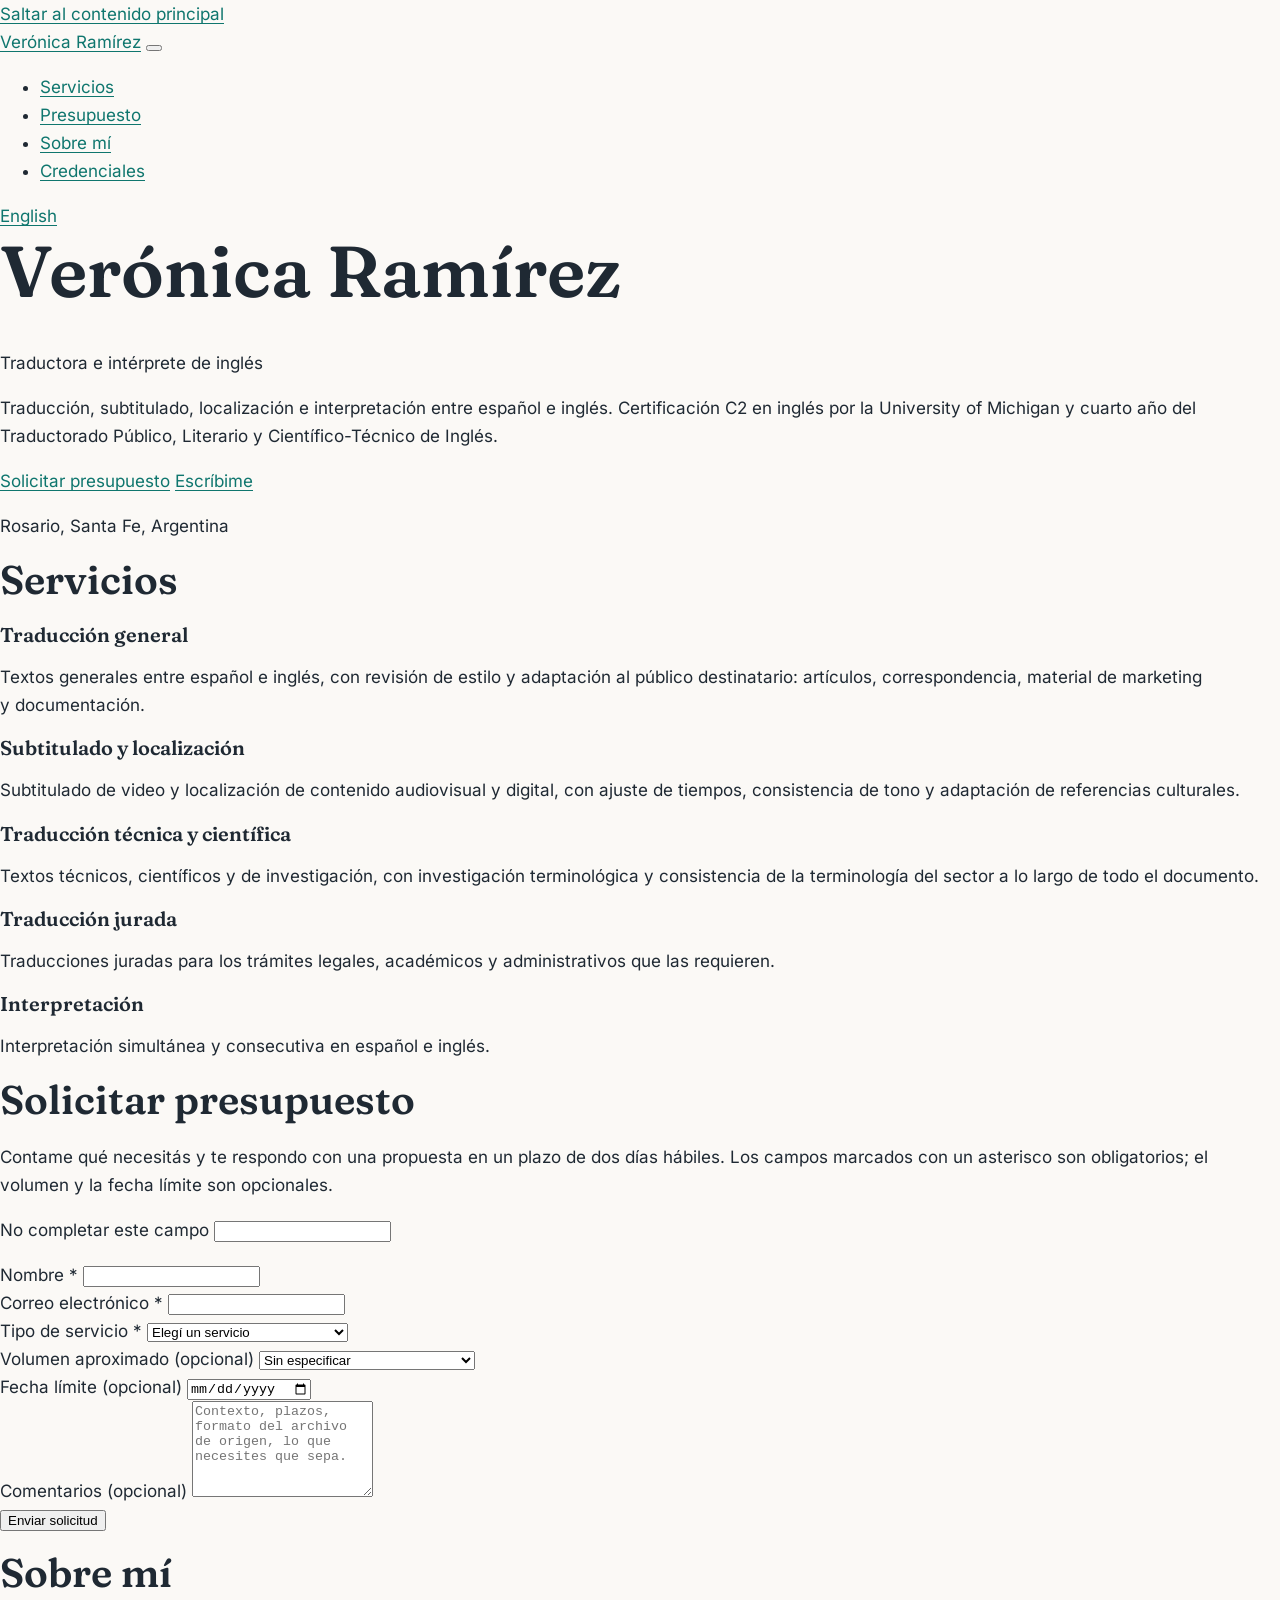
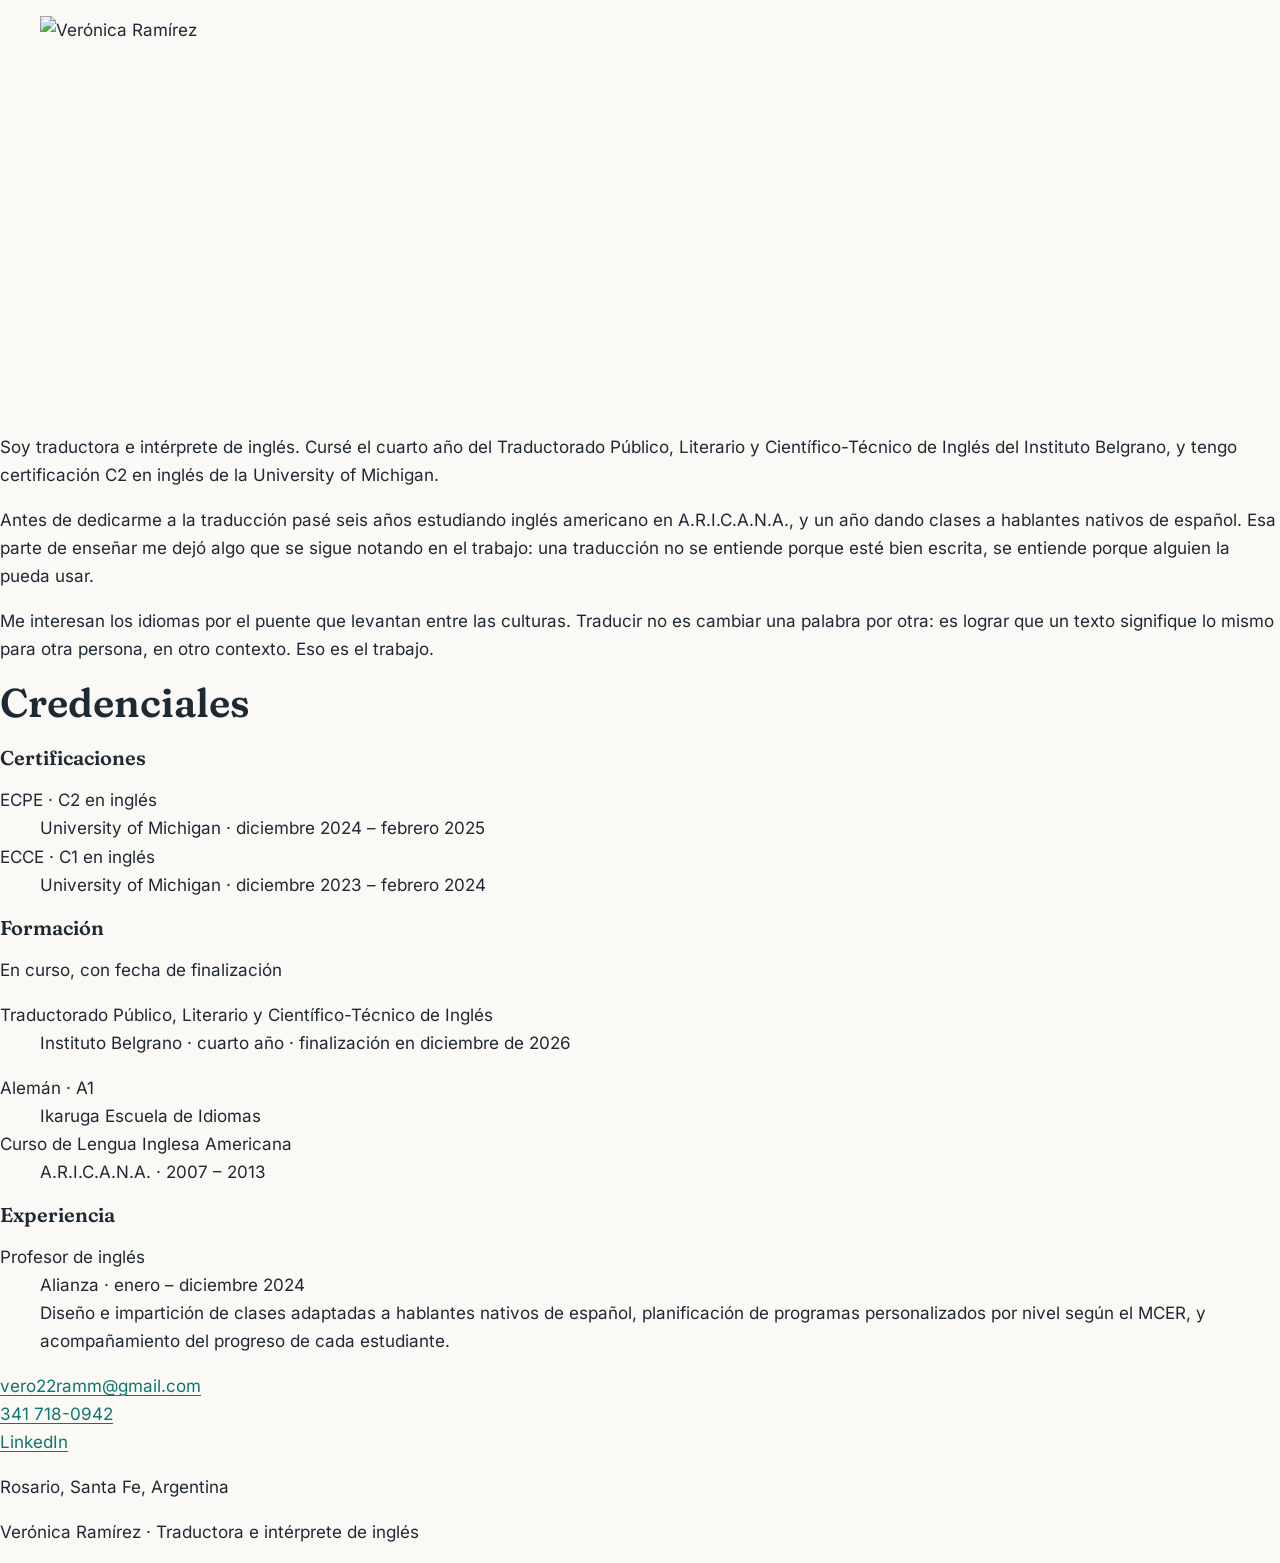
==== es/index.html @ 9066dc3f "feat: add the Spanish page with its quote-request form El campo trampa lleva cuatro protecciones a l" ====
<!DOCTYPE html>
<html lang="es">
<head>
<meta charset="utf-8">
<meta name="viewport" content="width=device-width, initial-scale=1">
<title>Verónica Ramírez · Traductora e intérprete de inglés</title>
<meta name="description" content="Traductora e intérprete de inglés, con certificación C2 de la University of Michigan. Traducción general, subtitulado, localización, textos técnicos y científicos, traducción jurada e interpretación entre español e inglés.">
<link rel="canonical" href="https://veronicaramirez.netlify.app/es/">
<link rel="alternate" hreflang="es" href="https://veronicaramirez.netlify.app/es/">
<link rel="alternate" hreflang="en" href="https://veronicaramirez.netlify.app/en/">
<link rel="alternate" hreflang="x-default" href="https://veronicaramirez.netlify.app/es/">

<meta property="og:type" content="website">
<meta property="og:locale" content="es_AR">
<meta property="og:locale:alternate" content="en_US">
<meta property="og:site_name" content="Verónica Ramírez">
<meta property="og:title" content="Verónica Ramírez · Traductora e intérprete de inglés">
<meta property="og:description" content="Traducción, subtitulado, localización e interpretación entre español e inglés. Certificación C2 en inglés por la University of Michigan.">
<meta property="og:url" content="https://veronicaramirez.netlify.app/es/">
<meta property="og:image" content="https://veronicaramirez.netlify.app/assets/img/social-es.png">
<meta name="twitter:card" content="summary_large_image">

<link rel="icon" href="/favicon.svg" type="image/svg+xml">
<link rel="stylesheet" href="/assets/tokens.css">
<link rel="stylesheet" href="/assets/layout.css">
</head>

<body>

<a class="salto" href="#inicio">Saltar al contenido principal</a>

<nav class="barra" aria-label="Principal">
  <div class="barra-interior">
    <a class="marca" href="#inicio">Verónica Ramírez</a>

    <button class="boton-menu" type="button" aria-expanded="false" aria-controls="menu">
      <span class="visualmente-oculto">Abrir el menú</span>
      <span class="boton-menu-lineas" aria-hidden="true"></span>
    </button>

    <div class="menu" id="menu">
      <ul class="menu-lista">
        <li><a href="#servicios">Servicios</a></li>
        <li><a href="#presupuesto">Presupuesto</a></li>
        <li><a href="#sobre-mi">Sobre mí</a></li>
        <li><a href="#credenciales">Credenciales</a></li>
      </ul>
      <a class="idioma" href="/en/" hreflang="en" lang="en">English</a>
    </div>
  </div>
</nav>

<main>

<section id="inicio" class="portada">
  <h1>Verónica Ramírez</h1>
  <p class="inicio-oficio">Traductora e intérprete de inglés</p>

  <p class="inicio-resumen">Traducción, subtitulado, localización e interpretación entre español e
  inglés. Certificación C2 en inglés por la University of Michigan y cuarto año del Traductorado
  Público, Literario y Científico-Técnico de Inglés.</p>

  <p class="inicio-acciones">
    <a class="boton" href="#presupuesto">Solicitar presupuesto</a>
    <a class="enlace-suave" href="mailto:vero22ramm@gmail.com">Escríbime</a>
  </p>

  <p class="inicio-lugar">Rosario, Santa Fe, Argentina</p>
</section>

<section id="servicios">
  <h2>Servicios</h2>

  <div class="servicios">
    <article class="servicio">
      <h3>Traducción general</h3>
      <p>Textos generales entre español e inglés, con revisión de estilo y adaptación al público
      destinatario: artículos, correspondencia, material de marketing y documentación.</p>
    </article>

    <article class="servicio">
      <h3>Subtitulado y localización</h3>
      <p>Subtitulado de video y localización de contenido audiovisual y digital, con ajuste de
      tiempos, consistencia de tono y adaptación de referencias culturales.</p>
    </article>

    <article class="servicio">
      <h3>Traducción técnica y científica</h3>
      <p>Textos técnicos, científicos y de investigación, con investigación terminológica y
      consistencia de la terminología del sector a lo largo de todo el documento.</p>
    </article>

    <article class="servicio">
      <h3>Traducción jurada</h3>
      <p>Traducciones juradas para los trámites legales, académicos y administrativos que las
      requieren.</p>
    </article>

    <article class="servicio">
      <h3>Interpretación</h3>
      <p>Interpretación simultánea y consecutiva en español e inglés.</p>
    </article>
  </div>
</section>

<section id="presupuesto">
  <h2>Solicitar presupuesto</h2>

  <p class="seccion-intro">Contame qué necesitás y te respondo con una propuesta en un plazo de dos
  días hábiles. Los campos marcados con un asterisco son obligatorios; el volumen y la fecha límite
  son opcionales.</p>

  <!-- El campo trampa va primero a propósito, pero con estas cuatro
       protecciones: sin autocomplete, fuera de la pestaña, oculto a la
       tecnología de asistencia y tamaño cero. Un autocompletador del navegador
       que rellene un campo trampa descarta la solicitud entera, y eso se
       lleva por delante a un cliente real, no a un robot. -->
  <p class="trampa" aria-hidden="true">
    <label for="sitio-web">No completar este campo</label>
    <input type="text" id="sitio-web" name="sitio-web" tabindex="-1" autocomplete="off">
  </p>

  <form name="presupuesto"
        method="POST"
        action="/es/confirmacion.html"
        data-netlify="true"
        netlify-honeypot="sitio-web"
        id="formulario">

    <input type="hidden" name="form-name" value="presupuesto">
    <input type="hidden" name="idioma" value="es">

    <div class="campo">
      <label for="nombre">Nombre <span class="obligatorio" aria-hidden="true">*</span></label>
      <input type="text" id="nombre" name="nombre" autocomplete="name" required>
    </div>

    <div class="campo">
      <label for="email">Correo electrónico <span class="obligatorio" aria-hidden="true">*</span></label>
      <input type="email" id="email" name="email" autocomplete="email" required>
    </div>

    <div class="campo">
      <label for="servicio">Tipo de servicio <span class="obligatorio" aria-hidden="true">*</span></label>
      <select id="servicio" name="servicio" required>
        <option value="" disabled selected>Elegí un servicio</option>
        <option value="general">Traducción general</option>
        <option value="subtitulado">Subtitulado y localización</option>
        <option value="tecnica">Traducción técnica y científica</option>
        <option value="jurada">Traducción jurada</option>
        <option value="interpretacion">Interpretación</option>
      </select>
    </div>

    <div class="campo">
      <label for="volumen">Volumen aproximado <span class="opcional">(opcional)</span></label>
      <select id="volumen" name="volumen">
        <option value="" selected>Sin especificar</option>
        <option value="hasta-1000">Hasta 1.000 palabras</option>
        <option value="1000-5000">Entre 1.000 y 5.000 palabras</option>
        <option value="5000-20000">Entre 5.000 y 20.000 palabras</option>
        <option value="20000-100000">Entre 20.000 y 100.000 palabras</option>
        <option value="mas-100000">Más de 100.000 palabras</option>
        <option value="no-se">No lo sé todavía</option>
      </select>
    </div>

    <div class="campo">
      <label for="fecha">Fecha límite <span class="opcional">(opcional)</span></label>
      <input type="date" id="fecha" name="fecha">
    </div>

    <div class="campo campo-ancho">
      <label for="comentarios">Comentarios <span class="opcional">(opcional)</span></label>
      <textarea id="comentarios" name="comentarios" rows="6"
                placeholder="Contexto, plazos, formato del archivo de origen, lo que necesites que sepa."></textarea>
    </div>

    <div class="envio">
      <button type="submit" class="boton">Enviar solicitud</button>
      <p class="form-estado" role="status" aria-live="polite"></p>
    </div>
  </form>
</section>

<section id="sobre-mi">
  <h2>Sobre mí</h2>

  <figure class="retrato">
    <img src="/assets/img/veronica-400.jpg"
         alt="Verónica Ramírez"
         width="400" height="400"
         loading="lazy" decoding="async">
  </figure>

  <div class="sobre-mi-texto">
    <p>Soy traductora e intérprete de inglés. Cursé el cuarto año del Traductorado Público,
    Literario y Científico-Técnico de Inglés del Instituto Belgrano, y tengo certificación C2 en
    inglés de la University of Michigan.</p>

    <p>Antes de dedicarme a la traducción pasé seis años estudiando inglés americano en
    A.R.I.C.A.N.A., y un año dando clases a hablantes nativos de español. Esa parte de enseñar me
    dejó algo que se sigue notando en el trabajo: una traducción no se entiende porque esté bien
    escrita, se entiende porque alguien la pueda usar.</p>

    <p>Me interesan los idiomas por el puente que levantan entre las culturas. Traducir no es
    cambiar una palabra por otra: es lograr que un texto signifique lo mismo para otra persona, en
    otro contexto. Eso es el trabajo.</p>
  </div>
</section>

<section id="credenciales">
  <h2>Credenciales</h2>

  <div class="credenciales">

    <div class="credencial">
      <h3>Certificaciones</h3>
      <dl>
        <dt>ECPE · C2 en inglés</dt>
        <dd>University of Michigan · diciembre 2024 – febrero 2025</dd>

        <dt>ECCE · C1 en inglés</dt>
        <dd>University of Michigan · diciembre 2023 – febrero 2024</dd>
      </dl>
    </div>

    <div class="credencial credencial-en-curso">
      <h3>Formación</h3>
      <p class="en-curso">En curso, con fecha de finalización</p>
      <dl>
        <dt>Traductorado Público, Literario y Científico-Técnico de Inglés</dt>
        <dd>Instituto Belgrano · cuarto año · finalización en diciembre de 2026</dd>
      </dl>

      <dl>
        <dt>Alemán · A1</dt>
        <dd>Ikaruga Escuela de Idiomas</dd>

        <dt>Curso de Lengua Inglesa Americana</dt>
        <dd>A.R.I.C.A.N.A. · 2007 – 2013</dd>
      </dl>
    </div>

    <div class="credencial">
      <h3>Experiencia</h3>
      <dl>
        <dt>Profesor de inglés</dt>
        <dd>Alianza · enero – diciembre 2024</dd>
        <dd class="detalle">Diseño e impartición de clases adaptadas a hablantes nativos
        de español, planificación de programas personalizados por nivel según el MCER, y
        acompañamiento del progreso de cada estudiante.</dd>
      </dl>
    </div>

  </div>
</section>

</main>

<footer id="contacto">
  <div class="pie-interior">
    <p class="pie-contacto">
      <a href="mailto:vero22ramm@gmail.com">vero22ramm@gmail.com</a><br>
      <a href="tel:+543417180942">341 718-0942</a><br>
      <a href="https://www.linkedin.com/in/veronica-p-ramirez" rel="noopener" target="_blank">LinkedIn</a>
    </p>
    <p class="pie-lugar">Rosario, Santa Fe, Argentina</p>
    <p class="pie-legal">Verónica Ramírez · Traductora e intérprete de inglés</p>
  </div>
</footer>

<script src="/assets/main.js" defer></script>
</body>
</html>
---- assets/tokens.css ----
/* ==========================================================================
   Portfolio de Verónica Ramírez — tokens
   Variables, tipografía alojada y reinicio. Este archivo no dibuja nada:
   solo declara con qué se dibuja. Las reglas de composición viven en
   assets/layout.css y no escriben un solo color ni un solo tamaño de fuente
   literal.
   ========================================================================== */

/* --------------------------------------------------------------------------
   Tipografía

   Las fuentes están alojadas en el propio sitio. Un sitio de una traductora
   que trabaja para clientes europeos no debería hacer peticiones a un tercero
   solo para mostrar su nombre: hay resoluciones judiciales europeas sobre
   exactamente eso, y el dato de que alguien visita la página no es de la
   traductora para compartirlo con un tercero.

   Los subconjuntos se separan con unicode-range, y eso hace que el navegador
   descargue solo el latin y el latin-ext cuando la página realmente tiene
   algún carácter de ese rango. En la práctica, español e inglés no usan nada
   de latin-ext, así que esos dos archivos quedan en el disco y no se pagan en
   la primera visita: 108 KB en total, no 360 KB.

   El subconjunto latin sí incluye tildes, ñ, ¿, ¡ y todos los diacríticos de
   Europa occidental, porque están en U+0000-00FF. Por eso el sitio se ve bien
   con un archivo latin solo.
   -------------------------------------------------------------------------- */

@font-face {
  font-family: "Inter";
  font-style: normal;
  font-weight: 400 700;
  font-display: swap;
  src: url("fonts/inter-latin-ext.woff2") format("woff2");
  unicode-range: U+0100-02BA, U+02BD-02C5, U+02C7-02CC, U+02CE-02D7, U+02DD-02FF, U+0304, U+0308, U+0329, U+1D00-1DBF, U+1E00-1E9F, U+1EF2-1EFF, U+2020, U+20A0-20AB, U+20AD-20C0, U+2113, U+2C60-2C7F, U+A720-A7FF;
}

@font-face {
  font-family: "Inter";
  font-style: normal;
  font-weight: 400 700;
  font-display: swap;
  src: url("fonts/inter-latin.woff2") format("woff2");
  unicode-range: U+0000-00FF, U+0131, U+0152-0153, U+02BB-02BC, U+02C6, U+02DA, U+02DC, U+0304, U+0308, U+0329, U+2000-206F, U+20AC, U+2122, U+2191, U+2193, U+2212, U+2215, U+FEFF, U+FFFD;
}

/* Fraunces con los ejes SOFT y WONK, que son los que le dan los terminales
   suaves y un punto de rareza, que es el carácter que busca la dirección
   visual cálida. SOFT cuesta 26 KB y se conserva; WONK no cuesta nada. Se
   descartó el eje opsz, que son 85 KB y solo sirve para afinar el tamaño
   óptico de textos muy grandes. */
@font-face {
  font-family: "Fraunces";
  font-style: normal;
  font-weight: 400 700;
  font-display: swap;
  src: url("fonts/fraunces-latin-ext.woff2") format("woff2");
  unicode-range: U+0100-02BA, U+02BD-02C5, U+02C7-02CC, U+02CE-02D7, U+02DD-02FF, U+0304, U+0308, U+0329, U+1D00-1DBF, U+1E00-1E9F, U+1EF2-1EFF, U+2020, U+20A0-20AB, U+20AD-20C0, U+2113, U+2C60-2C7F, U+A720-A7FF;
}

@font-face {
  font-family: "Fraunces";
  font-style: normal;
  font-weight: 400 700;
  font-display: swap;
  src: url("fonts/fraunces-latin.woff2") format("woff2");
  unicode-range: U+0000-00FF, U+0131, U+0152-0153, U+02BB-02BC, U+02C6, U+02DA, U+02DC, U+0304, U+0308, U+0329, U+2000-206F, U+20AC, U+2122, U+2191, U+2193, U+2212, U+2215, U+FEFF, U+FFFD;
}

/* Los valores por defecto de los dos ejes, declarados una sola vez. SOFT en 50
   y WONK en 1 es un cuerpo ligeramente redondeado y con un punto de rareza,
   que es lo que distingue esta tipografía de un serif genérico. */
:root {
  --fraunces-axes: "SOFT" 50, "WONK" 1;
}

/* --------------------------------------------------------------------------
   Variables
   -------------------------------------------------------------------------- */

:root {
  /* Colores verificados por tools/contrast.test.mjs. Si se cambia alguno, esa
     suite falla y dice cuánto se movió la razón de contraste. */
  --fondo: #FBF9F6;
  --fondo-campo: #FFFFFF;
  --texto: #1F2933;
  --texto-suave: #52606D;
  --acento: #0F766E;
  --error: #B3261E;
  --borde: #E4E0DA;
  --borde-campo: #8A8172;

  --ancho-maximo: 68rem;
  --ancho-texto: 38rem;

  --serif: "Fraunces", Georgia, "Times New Roman", serif;
  --sans: "Inter", system-ui, -apple-system, "Segoe UI", Roboto, sans-serif;
}

/* --------------------------------------------------------------------------
   Reinicio
   -------------------------------------------------------------------------- */

*,
*::before,
*::after {
  box-sizing: border-box;
}

html {
  -webkit-text-size-adjust: 100%;
  scroll-behavior: smooth;
}

body {
  margin: 0;
  font-family: var(--sans);
  font-size: 1.0625rem;
  line-height: 1.65;
  color: var(--texto);
  background: var(--fondo);
  /* Evita que una palabra larga o una URL sin espacios rompa la maqueta en
     una pantalla angosta. */
  overflow-wrap: break-word;
}

img {
  max-width: 100%;
  height: auto;
  display: block;
}

/* El anillo de foco se ve siempre que el elemento recibe foco por teclado. Se
   usa :focus-visible y no :focus para no dibujar un contorno en cada clic de
   ratón, que es ruido y no información. */
:focus-visible {
  outline: 2px solid var(--acento);
  outline-offset: 3px;
}

/* --------------------------------------------------------------------------
   Tipografía base
   -------------------------------------------------------------------------- */

h1, h2, h3, h4 {
  font-family: var(--serif);
  font-variation-settings: var(--fraunces-axes);
  font-weight: 600;
  line-height: 1.15;
  /* El serif tiene ascendentes y descendentes altos: sin este margen la
    línea se ve pegada a la anterior. */
  margin-block: 0 0.5em;
  text-wrap: balance;
}

h1 { font-size: clamp(2.5rem, 7vw, 4.5rem); }
h2 { font-size: clamp(1.75rem, 4vw, 2.5rem); }
h3 { font-size: 1.25rem; }

p, li {
  text-wrap: pretty;
}

/* Un enlace de dentro del texto se distingue por más que el color: el subrayado
   no se quita nunca, y se refuerza al pasar el puntero. Un sitio sobre
   traducción tiene que ser legible por alguien que no distinga bien el verde
   del crema. */
a {
  color: var(--acento);
  text-decoration: underline;
  text-underline-offset: 0.2em;
  text-decoration-thickness: 1px;
}

a:hover,
a:focus-visible {
  text-decoration-thickness: 2px;
}

/* --------------------------------------------------------------------------
   Utilidades
   -------------------------------------------------------------------------- */

/* Texto que solo existe para lectores de pantalla. La técnica es recorte, no
   display: none ni visibility: hidden, porque display: none saca el elemento
   display: none saca el elemento del árbol de accesibilidad y el texto deja de leerse. */
.visualmente-oculto {
  position: absolute;
  width: 1px;
  height: 1px;
  margin: -1px;
  padding: 0;
  overflow: hidden;
  clip-path: inset(50%);
  white-space: nowrap;
  border: 0;
}
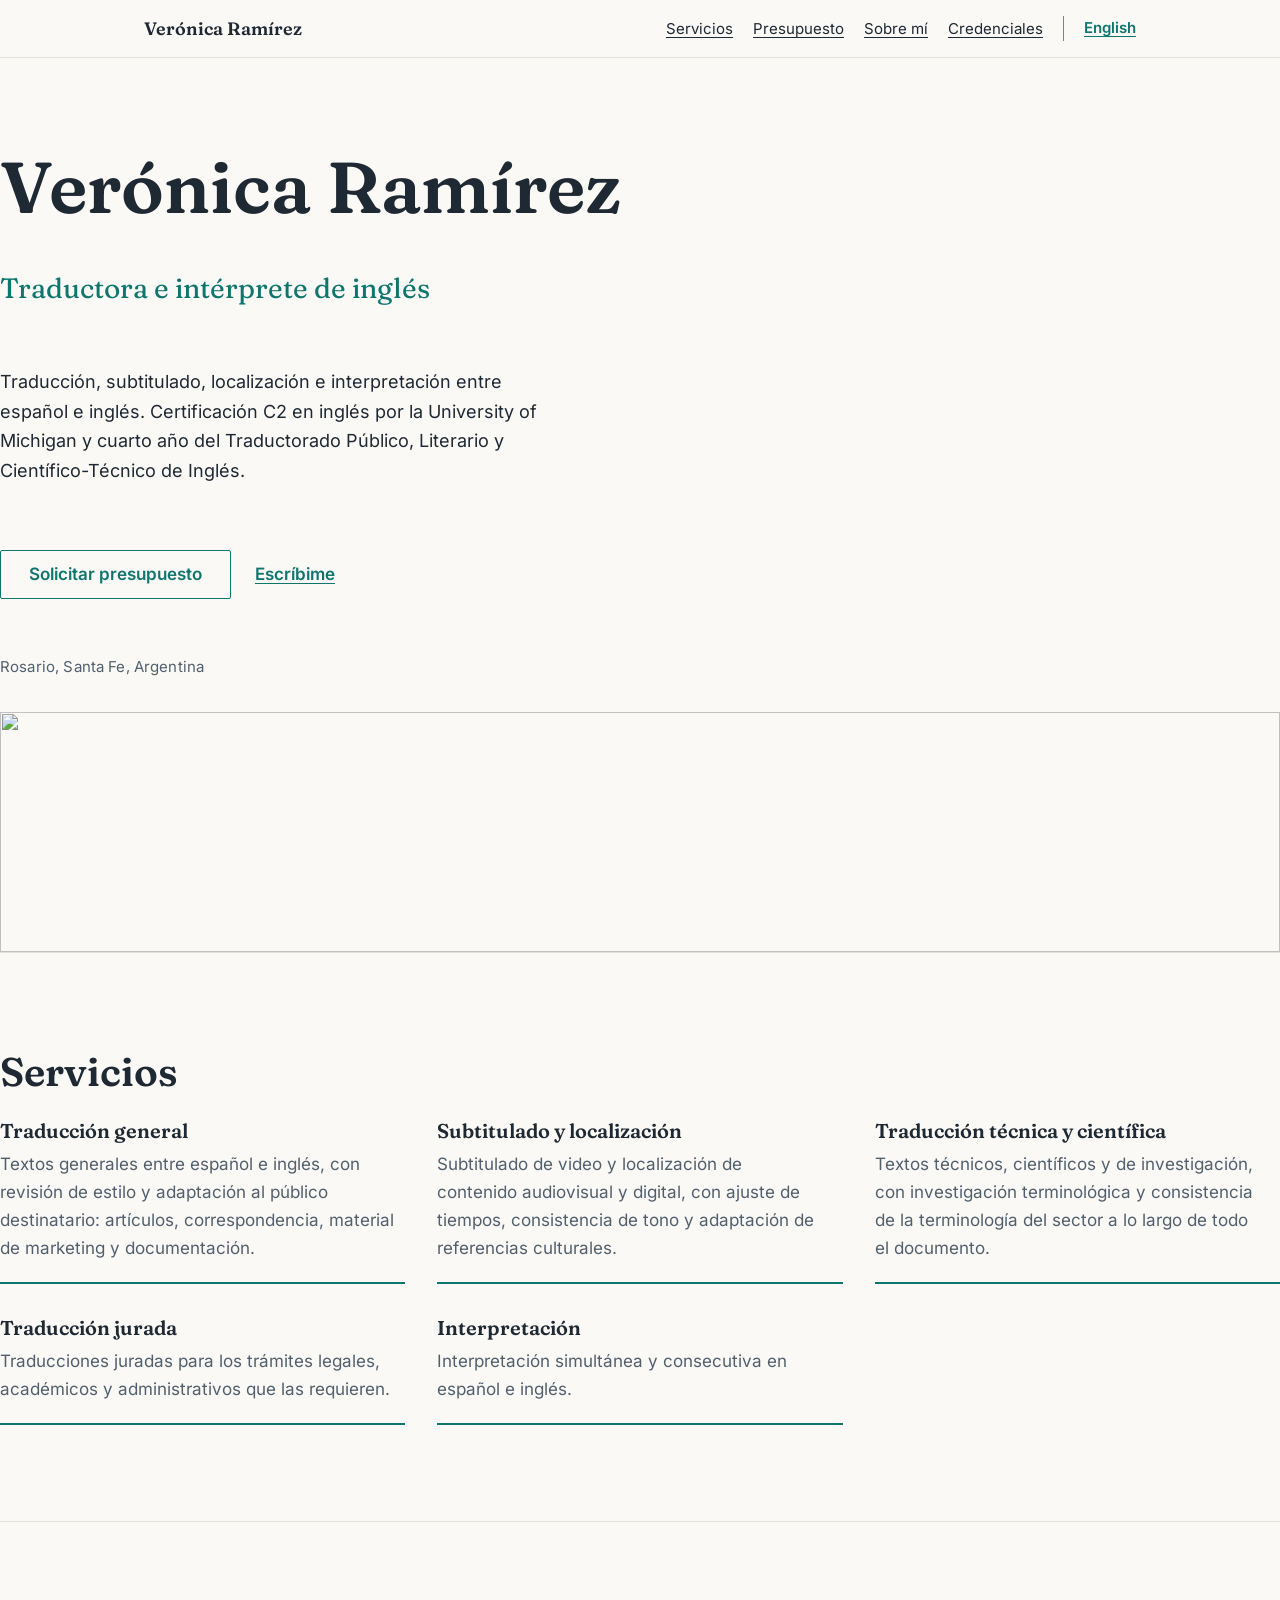
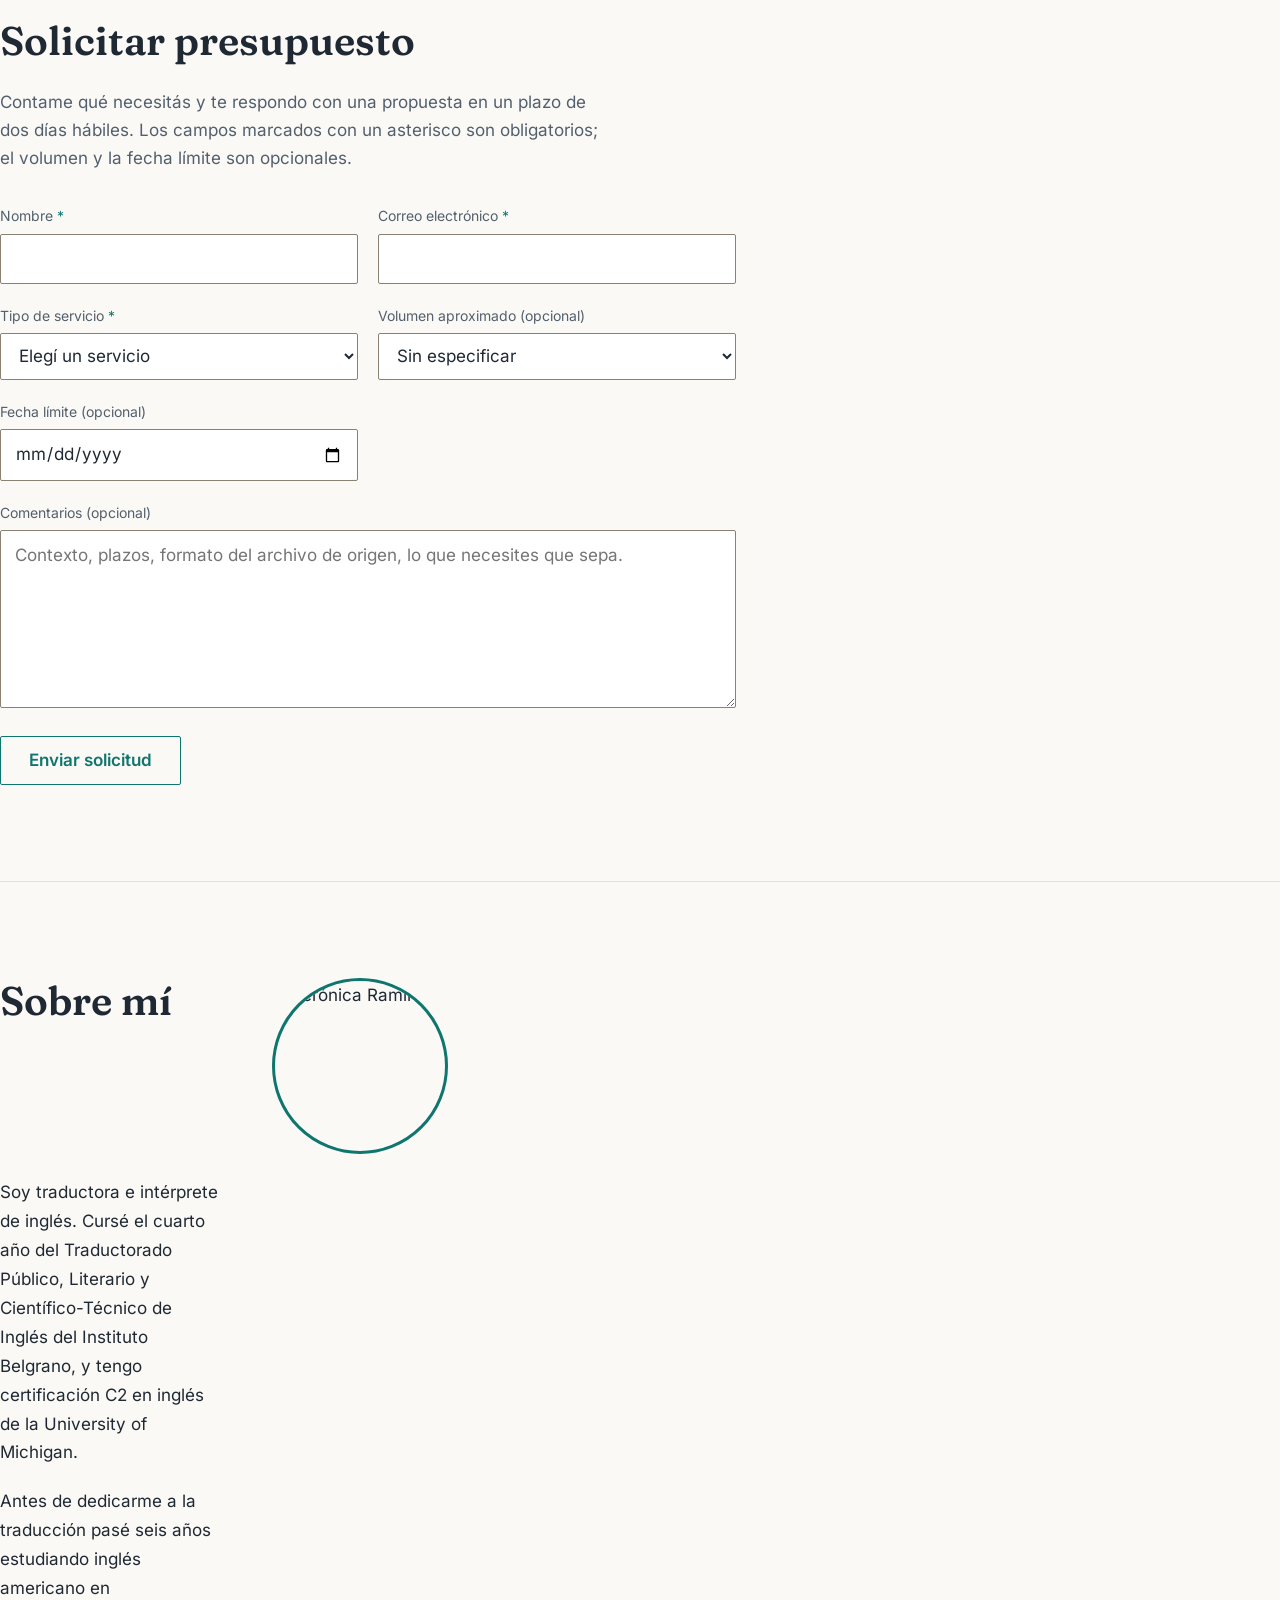
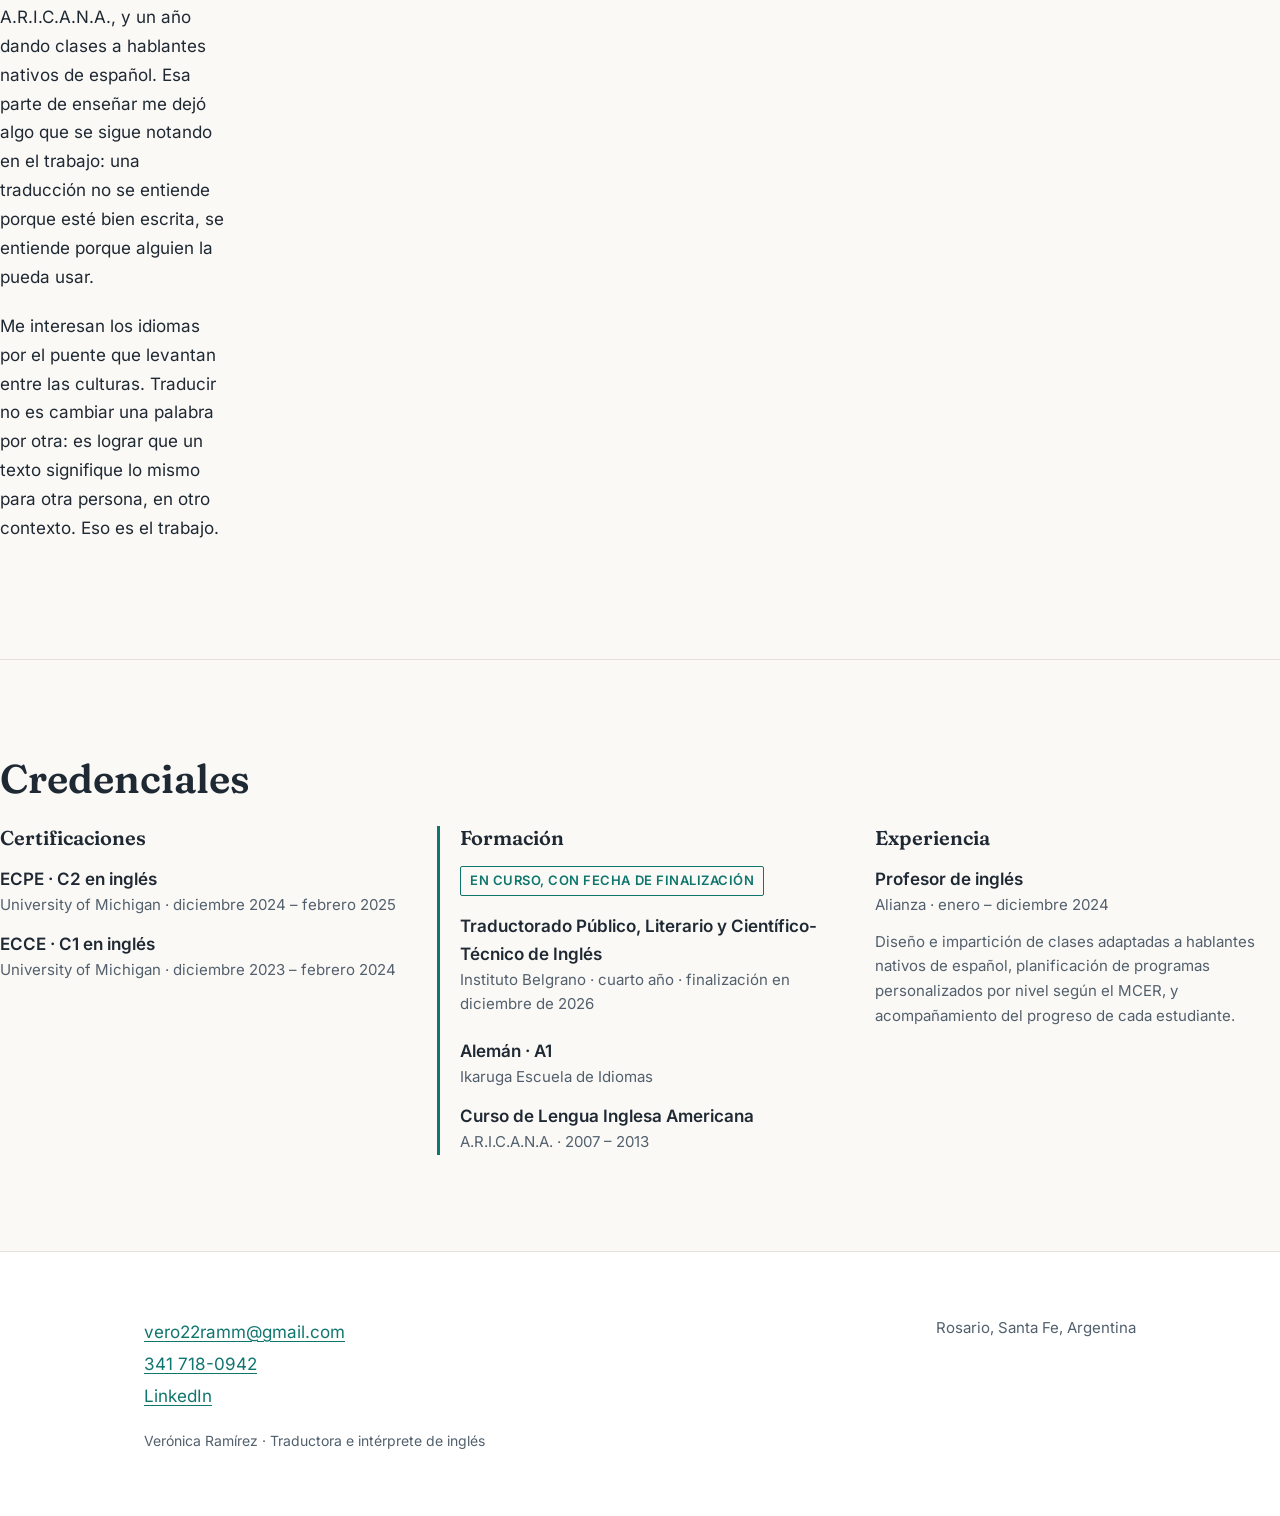
==== commit d0d86b2b: "feat: add the layout stylesheet Todas las pistas de rejilla usan minmax(0, 1fr) y no 1fr. La diferen" ====
--- a/es/index.html
+++ b/es/index.html
@@ -66,6 +66,13 @@
   </p>
 
   <p class="inicio-lugar">Rosario, Santa Fe, Argentina</p>
+
+  <figure class="portada-franja">
+    <img src="/assets/img/portada-1400.jpg"
+         alt=""
+         width="1400" height="349"
+         decoding="async">
+  </figure>
 </section>
 
 <section id="servicios">
--- a/assets/layout.css
+++ b/assets/layout.css
@@ -0,0 +1,693 @@
+/* ==========================================================================
+   Portfolio de Verónica Ramírez — maquetación
+   Composición y componentes. Este archivo no declara ninguna variable ni
+   ningún color literal: los toma de tokens.css. La única excepción son las
+   medidas, que son propias de cada elemento.
+
+   La dirección es móvil primero. Las reglas base están escritas para la
+   pantalla más angosta que todavía se usa, y cada ajuste vive dentro de un
+   min-width. Así un bloque sin ajuste ya funciona en el móvil sin que nadie
+   tenga que acordarse de adaptarlo después.
+
+   La única excepción a esa regla es el botón de menú, y está invertida a
+   propósito: los enlaces de sección se ven siempre por omisión y el botón
+   solo aparece por debajo de 48rem. Si el CSS no llegara a cargarse, la
+   lista de enlaces se ve igual y el sitio sigue siendo navegable, que es al
+   revés de lo que hace un max-width.
+   ========================================================================== */
+
+/* --------------------------------------------------------------------------
+   Contenedor y secciones
+   -------------------------------------------------------------------------- */
+
+.contenedor {
+  width: 100%;
+  max-width: var(--ancho-maximo);
+  margin-inline: auto;
+  padding-inline: clamp(1.25rem, 5vw, 3rem);
+}
+
+main > section {
+  padding-block: clamp(3rem, 8vw, 6rem);
+}
+
+main > section + section {
+  border-top: 1px solid var(--borde);
+}
+
+main > section h2 {
+  margin-bottom: 1.5rem;
+}
+
+.seccion-intro {
+  max-width: var(--ancho-texto);
+  color: var(--texto-suave);
+  margin-bottom: 2rem;
+}
+
+/* --------------------------------------------------------------------------
+   Enlace de salto
+
+   Sin CSS es un enlace visible al principio de la página, que es feo pero
+   utilizable. Con CSS se saca de la vista hasta que recibe el foco, que es
+   exactamente cuando lo necesita la persona que lo está buscando.
+   -------------------------------------------------------------------------- */
+
+.salto {
+  position: absolute;
+  left: -9999px;
+  top: 0;
+  padding: 0.75rem 1.25rem;
+  background: var(--fondo-campo);
+  color: var(--acento);
+  z-index: 100;
+  text-decoration: underline;
+}
+
+.salto:focus {
+  left: 0;
+}
+
+/* --------------------------------------------------------------------------
+   Navegación
+   -------------------------------------------------------------------------- */
+
+.barra {
+  position: sticky;
+  top: 0;
+  z-index: 50;
+  background: var(--fondo);
+  border-bottom: 1px solid var(--borde);
+}
+
+/* El desenfoque va con un fondo translúcido: sin él, el desenfoque no tiene
+   nada que ocultar y las líneas de texto se ven a través de la barra. */
+@supports (backdrop-filter: blur(8px)) {
+  .barra {
+    background: color-mix(in srgb, var(--fondo) 88%, transparent);
+    backdrop-filter: blur(8px);
+  }
+}
+
+.barra-interior {
+  width: 100%;
+  max-width: var(--ancho-maximo);
+  margin-inline: auto;
+  padding: 0.85rem clamp(1.25rem, 5vw, 3rem);
+  display: flex;
+  align-items: center;
+  justify-content: space-between;
+  gap: 1rem;
+  flex-wrap: wrap;
+}
+
+.marca {
+  font-family: var(--serif);
+  font-variation-settings: var(--fraunces-axes);
+  font-weight: 600;
+  font-size: 1.125rem;
+  color: var(--texto);
+  text-decoration: none;
+  margin-right: auto;
+}
+
+.menu {
+  display: flex;
+  align-items: center;
+  gap: 1.25rem;
+}
+
+.menu-lista {
+  display: flex;
+  gap: 1.25rem;
+  list-style: none;
+  margin: 0;
+  padding: 0;
+}
+
+.menu-lista a,
+.idioma {
+  color: var(--texto);
+  text-decoration: underline;
+  text-underline-offset: 0.2em;
+  font-size: 0.9375rem;
+}
+
+.idioma {
+  color: var(--acento);
+  font-weight: 600;
+  /* La frontera entre los dos idiomas es un detalle de un píxel, no un
+     elemento: separa el selector del resto de la lista sin competir con los
+     enlaces de sección. */
+  border-left: 1px solid var(--borde-campo);
+  padding-left: 1.25rem;
+}
+
+/* El botón de menú solo existe por debajo de 48rem. Arriba de ese ancho queda
+   en display: none por la regla base, que es lo que hace que el sitio sea
+   navegable sin CSS. */
+.boton-menu {
+  display: block;
+  width: 2.75rem;
+  height: 2.75rem;
+  padding: 0;
+  border: 1.5px solid var(--acento);
+  border-radius: 2px;
+  background: transparent;
+  cursor: pointer;
+}
+
+.boton-menu-lineas,
+.boton-menu-lineas::before,
+.boton-menu-lineas::after {
+  display: block;
+  width: 1.25rem;
+  height: 1.5px;
+  background: var(--acento);
+  margin-inline: auto;
+  content: "";
+}
+
+.boton-menu-lineas {
+  position: relative;
+}
+
+.boton-menu-lineas::before {
+  position: absolute;
+  top: -0.4rem;
+  left: 0;
+}
+
+.boton-menu-lineas::after {
+  position: absolute;
+  top: 0.4rem;
+  left: 0;
+}
+
+/* El menú desplegado es una lista apilada a pantalla completa en la barra.
+   Sin JavaScript el botón no hace nada, y en ese caso la lista sigue
+   visible: el CSS de la barra móvil esconde los enlaces, pero el atributo
+   hidden que aplica el script es lo único que los saca. */
+.menu {
+  display: none;
+  flex-basis: 100%;
+  flex-direction: column;
+  align-items: flex-start;
+  gap: 0.75rem;
+  padding-block: 0.75rem;
+}
+
+.menu.abierto {
+  display: flex;
+}
+
+.menu-lista {
+  flex-direction: column;
+  gap: 0.75rem;
+}
+
+.idioma {
+  border-left: 0;
+  padding-left: 0;
+}
+
+@media (min-width: 48rem) {
+  .boton-menu {
+    display: none;
+  }
+
+  .menu {
+    display: flex;
+    flex-basis: auto;
+    flex-direction: row;
+    align-items: center;
+    gap: 1.25rem;
+    padding-block: 0;
+  }
+
+  .menu-lista {
+    flex-direction: row;
+    gap: 1.25rem;
+  }
+
+  .idioma {
+    border-left: 1px solid var(--borde-campo);
+    padding-left: 1.25rem;
+  }
+}
+
+/* --------------------------------------------------------------------------
+   Botón
+
+   Es un subrayado con borde, no un relleno. La razón de que el estado de
+   reposo no lleve fondo es que un sitio de una profesional que quiere que la
+   lean clientes no debe gritar en la primera pantalla; el borde da la
+   presencia sin el ruido, y el relleno aparece al pasar por encima.
+   -------------------------------------------------------------------------- */
+
+.boton {
+  display: inline-block;
+  padding: 0.85rem 1.75rem;
+  border: 1.5px solid var(--acento);
+  border-radius: 2px;
+  color: var(--acento);
+  background: transparent;
+  font-family: var(--sans);
+  font-size: 1.0625rem;
+  font-weight: 600;
+  line-height: 1.2;
+  text-decoration: none;
+  cursor: pointer;
+}
+
+.boton:hover,
+.boton:focus-visible {
+  background: var(--acento);
+  color: var(--fondo);
+}
+
+.boton:disabled {
+  opacity: 0.6;
+  cursor: not-allowed;
+}
+
+.boton:disabled:hover {
+  background: transparent;
+  color: var(--acento);
+}
+
+.enlace-suave {
+  color: var(--acento);
+  text-decoration: underline;
+  text-underline-offset: 0.2em;
+  font-weight: 600;
+}
+
+/* --------------------------------------------------------------------------
+   Portada
+   -------------------------------------------------------------------------- */
+
+/* Todas las pistas de rejilla usan minmax(0, 1fr) y no 1fr. 1rf es
+   abreviatura de minmax(auto, 1fr), y el minimo auto es el tamano del
+   contenido: con eso, un texto largo sin cortes ensancha la pista entera
+   y overflow-wrap no llega a actuar, porque la caja ya es ancha. Con el
+   minimo en cero, el corte de linea ocurre dentro de la pista. */
+.portada {
+  padding-block: clamp(3rem, 9vw, 5.5rem) 0;
+  display: grid;
+  grid-template-columns: minmax(0, 1fr);
+  gap: 2rem;
+}
+
+.portada h1 {
+  margin-bottom: 0.25rem;
+}
+
+.inicio-oficio {
+  font-family: var(--serif);
+  font-variation-settings: var(--fraunces-axes);
+  font-size: clamp(1.25rem, 3vw, 1.75rem);
+  font-weight: 400;
+  color: var(--acento);
+  margin-block: 0 1.5rem;
+}
+
+.inicio-resumen {
+  font-size: 1.125rem;
+  max-width: 34rem;
+  color: var(--texto);
+  margin-block: 0 2rem;
+}
+
+.inicio-acciones {
+  display: flex;
+  align-items: center;
+  gap: 1.5rem;
+  flex-wrap: wrap;
+  margin-block: 0 1.5rem;
+}
+
+.inicio-lugar {
+  font-size: 0.9375rem;
+  color: var(--texto-suave);
+  margin-block: 0;
+  letter-spacing: 0.01em;
+}
+
+/* La franja panorámica va a ancho completo de la ventana, no del contenedor:
+   es lo que da el aire de la primera pantalla. object-fit: cover recorta
+   para no deformar, y el alto se fija con clamp para que en el móvil siga
+   siendo una franja y no se convierta en un bloque cuadrado. */
+.portada-franja {
+  grid-column: 1 / -1;
+  margin: 0 calc(50% - 50vw);
+}
+
+.portada-franja img {
+  width: 100%;
+  height: clamp(9rem, 22vw, 15rem);
+  object-fit: cover;
+  object-position: center 40%;
+}
+
+/* --------------------------------------------------------------------------
+   Servicios
+   -------------------------------------------------------------------------- */
+
+.servicios {
+  display: grid;
+  grid-template-columns: minmax(0, 1fr);
+  gap: 2rem;
+}
+
+.servicio {
+  /* El borde inferior de 2 px en el acento marca el servicio sin necesidad de
+     una tarjeta con fondo, sombra ni esquinas: la dirección es sobria y las
+     tres cosas quitan peso. */
+  border-bottom: 2px solid var(--acento);
+  padding-bottom: 1.25rem;
+}
+
+.servicio h3 {
+  font-size: 1.25rem;
+  margin-bottom: 0.5rem;
+}
+
+.servicio p {
+  margin-block: 0;
+  color: var(--texto-suave);
+  max-width: 34rem;
+}
+
+@media (min-width: 48rem) {
+  .servicios {
+    grid-template-columns: repeat(2, minmax(0, 1fr));
+  }
+}
+
+@media (min-width: 68rem) {
+  .servicios {
+    grid-template-columns: repeat(3, minmax(0, 1fr));
+  }
+}
+
+/* --------------------------------------------------------------------------
+   Formulario
+   -------------------------------------------------------------------------- */
+
+#formulario {
+  display: grid;
+  grid-template-columns: minmax(0, 1fr);
+  gap: 1.25rem;
+  max-width: 46rem;
+}
+
+.campo {
+  display: flex;
+  flex-direction: column;
+  gap: 0.4rem;
+  min-width: 0;
+}
+
+.campo label {
+  font-size: 0.875rem;
+  color: var(--texto-suave);
+}
+
+.obligatorio {
+  color: var(--acento);
+}
+
+.opcional {
+  color: var(--texto-suave);
+  font-weight: 400;
+}
+
+.campo input,
+.campo select,
+.campo textarea {
+  padding: 0.7rem 0.9rem;
+  /* El borde del campo no usa --borde: con 1.25:1 no llega al 3:1 que WCAG
+     1.4.11 exige, y en un área de escritura el contorno es lo único que dice
+     dónde termina el campo. */
+  border: 1px solid var(--borde-campo);
+  border-radius: 2px;
+  background: var(--fondo-campo);
+  color: var(--texto);
+  font-family: var(--sans);
+  font-size: 1.0625rem;
+  line-height: 1.5;
+  min-width: 0;
+}
+
+.campo textarea {
+  resize: vertical;
+  min-height: 8rem;
+}
+
+/* El enfoque se marca con el anillo global, más el cambio de color del
+   borde: el color solo no basta, porque un campo con el mismo fondo y un
+   borde del mismo color se ven idénticos a uno enfocado si no hay otra
+   señal. */
+.campo input:focus,
+.campo select:focus,
+.campo textarea:focus {
+  border-color: var(--acento);
+}
+
+.campo :is(input, select, textarea):user-invalid {
+  border-color: var(--error);
+}
+
+/* El campo trampa se saca de la vista con posicionamiento, nunca con
+   display: none ni visibility: hidden. Netlify solo descarta el envío
+   cuando el campo no está en la página, y muchos robots completan
+   correctamente los campos que están ocultos con esas dos propiedades. */
+.trampa {
+  position: absolute;
+  left: -9999px;
+  width: 1px;
+  height: 1px;
+  overflow: hidden;
+}
+
+.envio {
+  display: flex;
+  align-items: center;
+  gap: 1rem;
+  flex-wrap: wrap;
+  grid-column: 1 / -1;
+  margin-top: 0.5rem;
+}
+
+/* min-height para que el texto de estado no empuje el resto de la maqueta al
+   aparecer. Un formulario que salta al confirmar el envío molesta más que un
+   formulario que se queda quieto. */
+.form-estado {
+  margin-block: 0;
+  min-height: 1.5rem;
+  font-size: 0.9375rem;
+  color: var(--texto-suave);
+}
+
+.form-estado:empty {
+  min-height: 0;
+}
+
+.form-estado.error {
+  color: var(--error);
+}
+
+.form-estado.exito {
+  color: var(--acento);
+  font-weight: 600;
+}
+
+@media (min-width: 40rem) {
+  #formulario {
+    grid-template-columns: repeat(2, minmax(0, 1fr));
+  }
+
+  /* La fecha límite y los comentarios ocupan la fila entera. Con un nombre
+     de usuario o un correo en una columna y medio, el campo se estrecha
+     hasta que el texto ya no entra. */
+  .campo-ancho,
+  #fecha {
+    grid-column: 1 / -1;
+  }
+}
+
+/* --------------------------------------------------------------------------
+   Sobre mí
+   -------------------------------------------------------------------------- */
+
+#sobre-mi {
+  display: grid;
+  grid-template-columns: minmax(0, 1fr);
+  gap: 1.5rem 3rem;
+  align-items: start;
+}
+
+.retrato {
+  margin: 0;
+}
+
+.retrato img {
+  width: 100%;
+  max-width: 11rem;
+  aspect-ratio: 1;
+  object-fit: cover;
+  border-radius: 50%;
+  /* El círculo necesita un borde: sin él, el recorte redondeado deja el pelo
+     recortado contra el fondo de la página. */
+  border: 3px solid var(--acento);
+}
+
+.sobre-mi-texto p {
+  max-width: var(--ancho-texto);
+  line-height: 1.7;
+  margin-block: 0 1.25rem;
+}
+
+@media (min-width: 48rem) {
+  #sobre-mi {
+    grid-template-columns: 14rem minmax(0, 1fr);
+  }
+}
+
+/* --------------------------------------------------------------------------
+   Credenciales
+   -------------------------------------------------------------------------- */
+
+.credenciales {
+  display: grid;
+  grid-template-columns: minmax(0, 1fr);
+  gap: 2.5rem;
+}
+
+.credencial h3 {
+  font-size: 1.25rem;
+  margin-bottom: 1rem;
+}
+
+.credencial dl {
+  margin: 0 0 1.25rem;
+}
+
+.credencial dl:last-child {
+  margin-bottom: 0;
+}
+
+.credencial dt {
+  font-weight: 600;
+}
+
+.credencial dd {
+  margin: 0 0 0.75rem;
+  color: var(--texto-suave);
+  font-size: 0.9375rem;
+}
+
+.credencial dd:last-child {
+  margin-bottom: 0;
+}
+
+.credencial .detalle {
+  max-width: 34rem;
+  margin-top: 0.35rem;
+}
+
+.en-curso {
+  display: inline-block;
+  font-size: 0.8125rem;
+  font-weight: 600;
+  letter-spacing: 0.04em;
+  text-transform: uppercase;
+  color: var(--acento);
+  border: 1px solid var(--acento);
+  border-radius: 2px;
+  padding: 0.2rem 0.55rem;
+  margin-block: 0 1rem;
+}
+
+/* El Traductorado es el único bloque en curso, y un margen lateral lo
+   distingue sin necesidad de una etiqueta de advertencia, que sugeriría un
+   problema donde lo que hay es una fecha. */
+.credencial-en-curso {
+  border-left: 3px solid var(--acento);
+  padding-left: 1.25rem;
+}
+
+@media (min-width: 48rem) {
+  .credenciales {
+    grid-template-columns: repeat(3, minmax(0, 1fr));
+    gap: 2rem;
+  }
+
+  /* El rótulo de cada credencial apila la línea gruesa sobre la fecha en
+     lugar de ponerlas en fila. En una columna de un tercio del ancho de
+     palabras por línea, que es peor que apilarlas. */
+     palabras por línea, que es peor que apilarlas. */
+  .credencial dt {
+    display: grid;
+    grid-template-columns: minmax(0, 1fr);
+    gap: 0.15rem;
+  }
+}
+
+/* --------------------------------------------------------------------------
+   Pie
+   -------------------------------------------------------------------------- */
+
+footer {
+  border-top: 1px solid var(--borde);
+  background: var(--fondo-campo);
+  padding-block: clamp(2.5rem, 6vw, 4rem);
+}
+
+.pie-interior {
+  width: 100%;
+  max-width: var(--ancho-maximo);
+  margin-inline: auto;
+  padding-inline: clamp(1.25rem, 5vw, 3rem);
+  display: grid;
+  grid-template-columns: minmax(0, 1fr);
+  gap: 1rem;
+}
+
+.pie-contacto,
+.pie-lugar,
+.pie-legal {
+  margin-block: 0;
+}
+
+.pie-contacto {
+  line-height: 1.9;
+}
+
+.pie-lugar {
+  color: var(--texto-suave);
+  font-size: 0.9375rem;
+}
+
+.pie-legal {
+  color: var(--texto-suave);
+  font-size: 0.875rem;
+}
+
+@media (min-width: 48rem) {
+  .pie-interior {
+    grid-template-columns: minmax(0, 1fr) auto;
+    align-items: start;
+  }
+
+  .pie-lugar {
+    grid-column: 2;
+    grid-row: 1;
+    text-align: right;
+  }
+
+  .pie-legal {
+    grid-column: 1 / -1;
+  }
+}
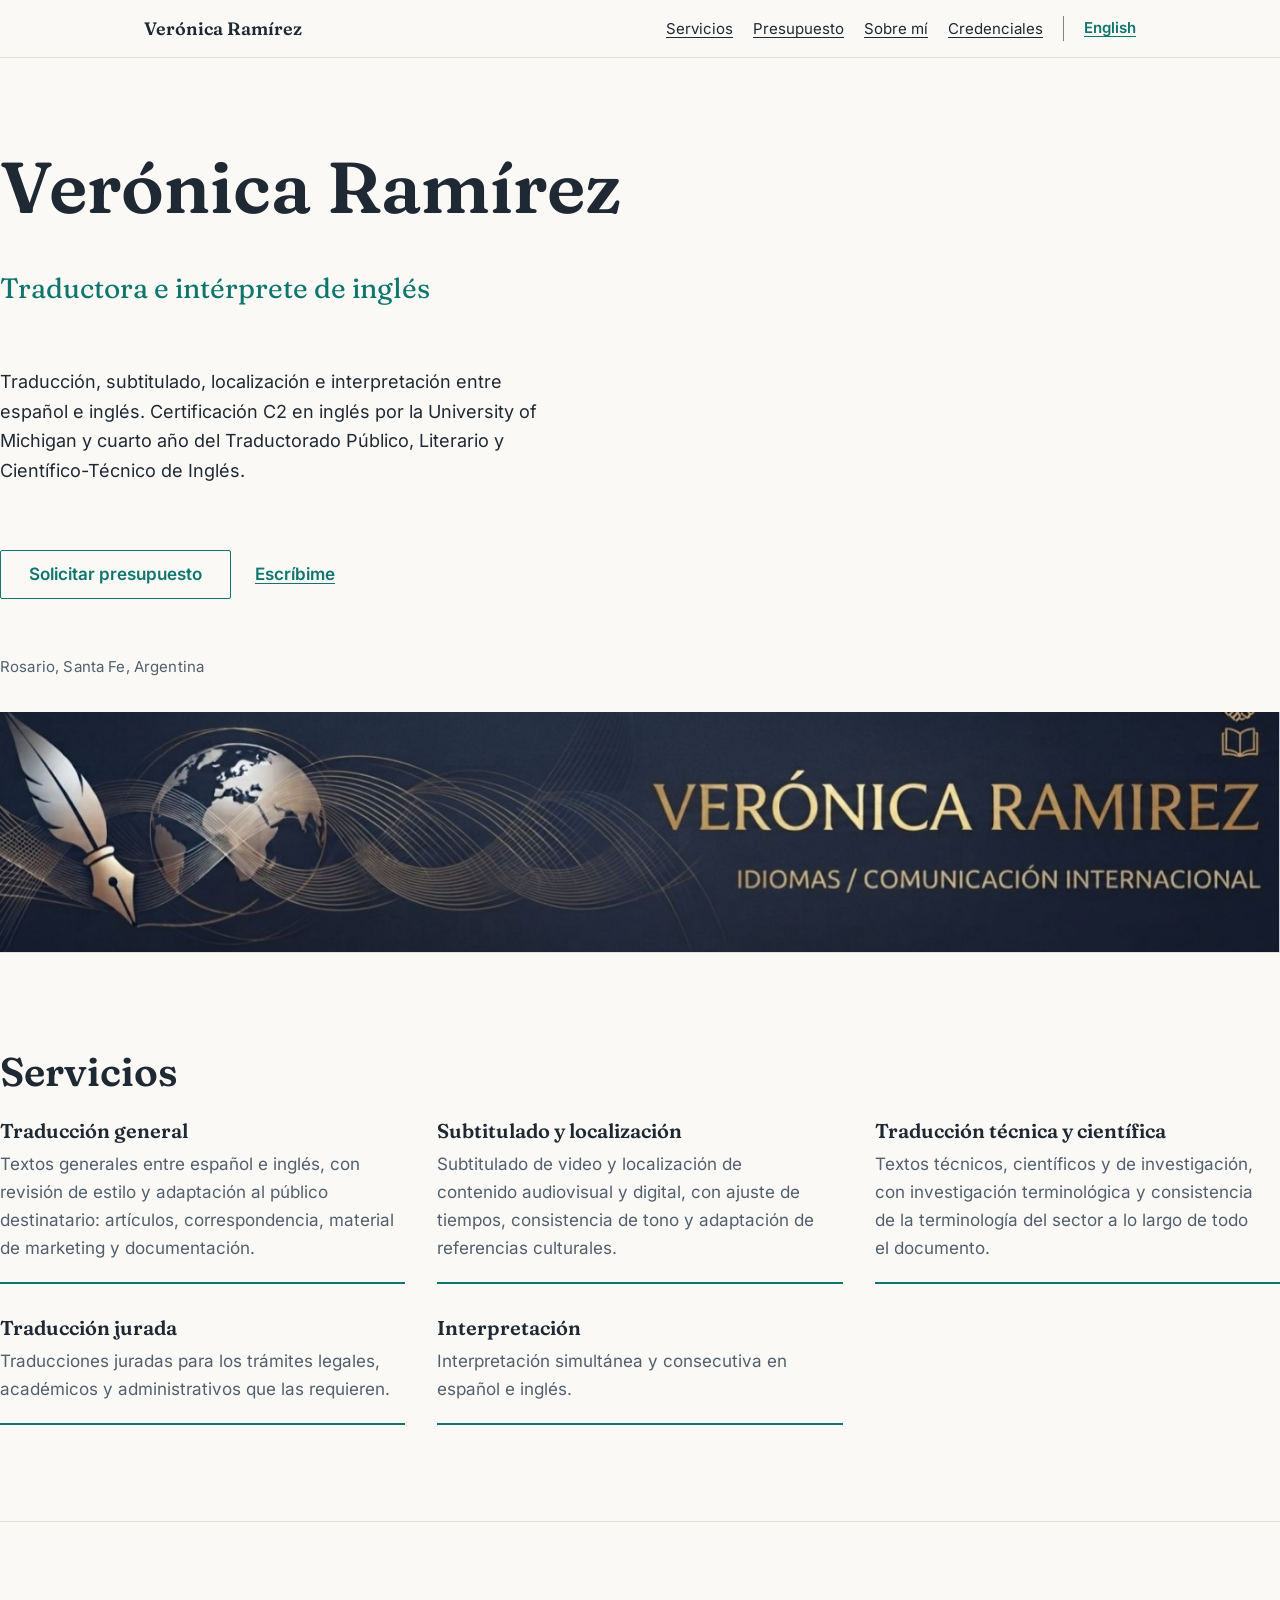
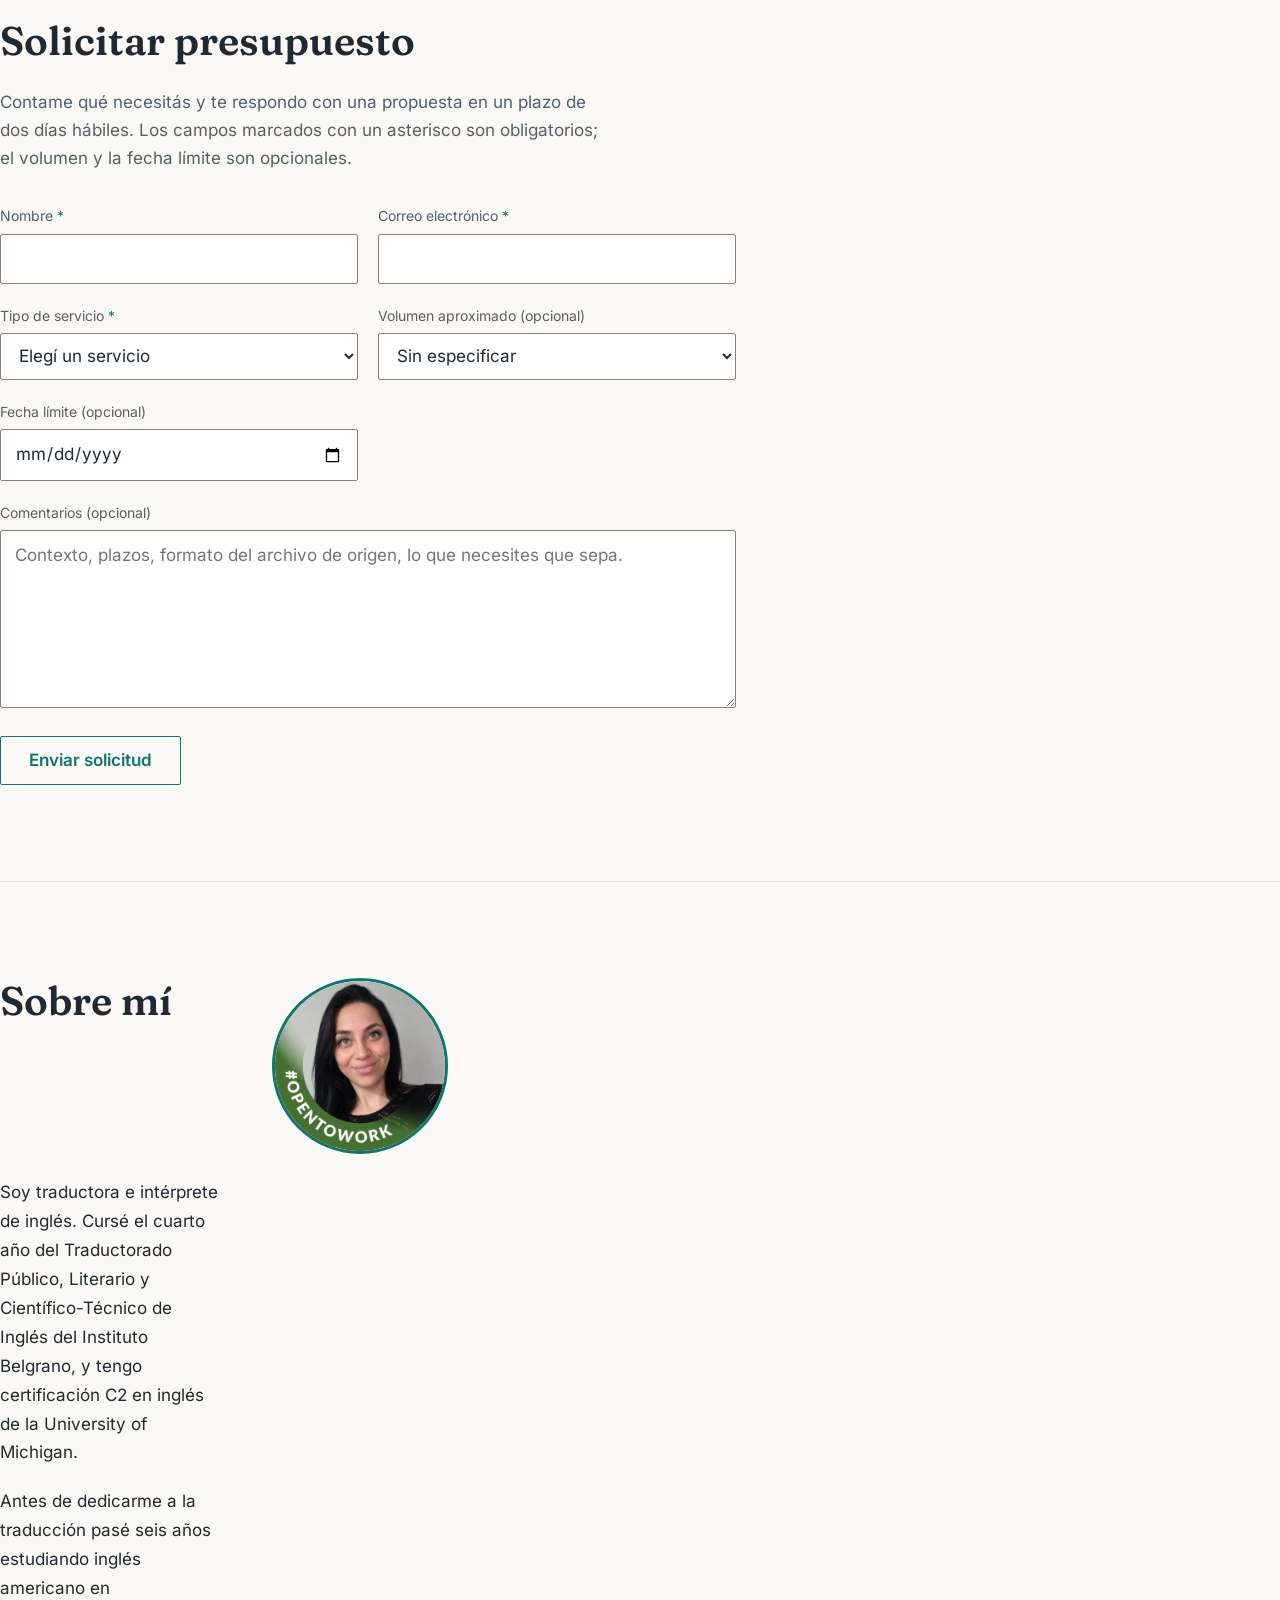
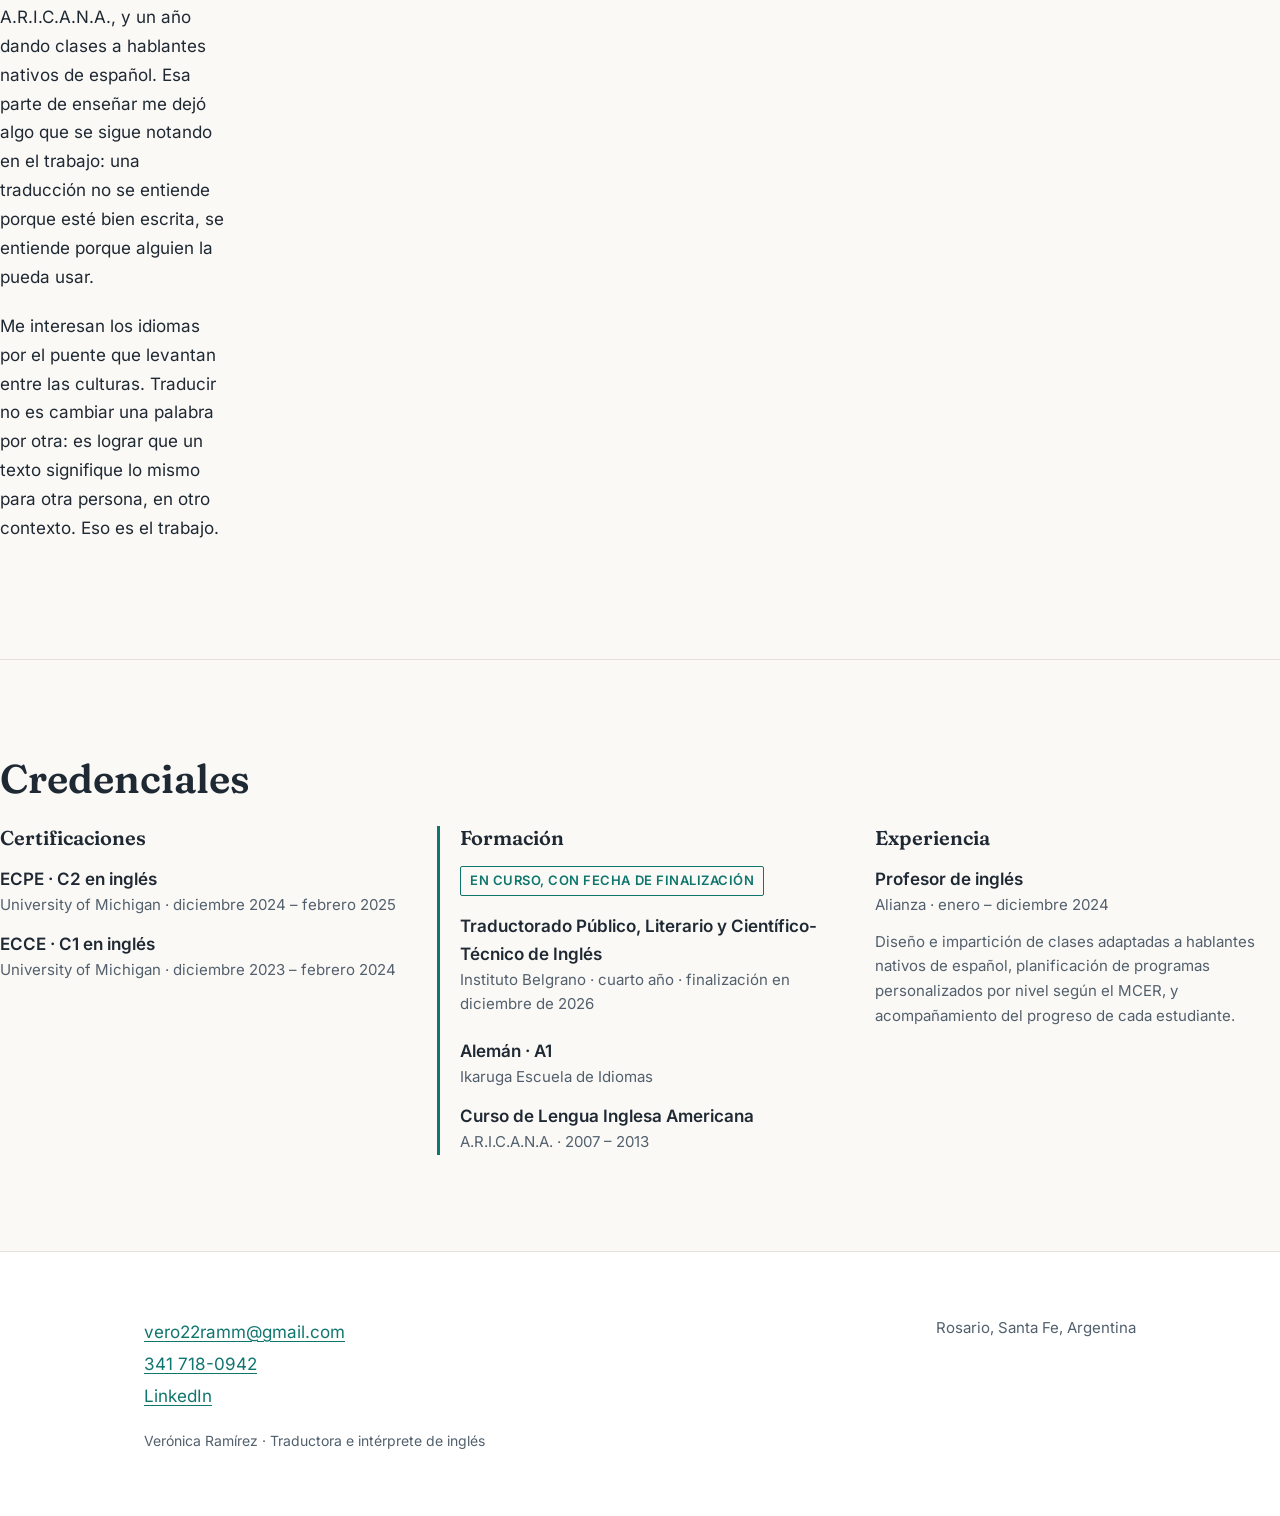
==== commit c73b1135: "feat: language chooser, SEO files, images, social cards and README The honeypot was outside the form" ====
--- a/es/index.html
+++ b/es/index.html
@@ -21,6 +21,7 @@
 <meta name="twitter:card" content="summary_large_image">
 
 <link rel="icon" href="/favicon.svg" type="image/svg+xml">
+<script>document.documentElement.classList.add("js");</script>
 <link rel="stylesheet" href="/assets/tokens.css">
 <link rel="stylesheet" href="/assets/layout.css">
 </head>
@@ -116,16 +117,6 @@
   <p class="seccion-intro">Contame qué necesitás y te respondo con una propuesta en un plazo de dos
   días hábiles. Los campos marcados con un asterisco son obligatorios; el volumen y la fecha límite
   son opcionales.</p>
-
-  <!-- El campo trampa va primero a propósito, pero con estas cuatro
-       protecciones: sin autocomplete, fuera de la pestaña, oculto a la
-       tecnología de asistencia y tamaño cero. Un autocompletador del navegador
-       que rellene un campo trampa descarta la solicitud entera, y eso se
-       lleva por delante a un cliente real, no a un robot. -->
-  <p class="trampa" aria-hidden="true">
-    <label for="sitio-web">No completar este campo</label>
-    <input type="text" id="sitio-web" name="sitio-web" tabindex="-1" autocomplete="off">
-  </p>
 
   <form name="presupuesto"
         method="POST"
@@ -183,9 +174,36 @@
                 placeholder="Contexto, plazos, formato del archivo de origen, lo que necesites que sepa."></textarea>
     </div>
 
+
+    <!-- El campo trampa va DENTRO del formulario y al final, por dos motivos
+         que se refuerzan.
+
+         Dentro, porque es el unico sitio donde Netlify lo encuentra al
+         analizar el HTML y el unico que FormData mira al armar el cuerpo del
+         POST. Fuera del formulario no es un campo trampa: es un input suelto
+         que no viaja en el envio, y el filtro de Netlify se queda sin nada
+         que descartar.
+
+         Al final, y no el primero, porque el primer control que ve el
+         autocompletador del navegador tiene que ser "nombre". Un autocompletador
+         que rellene la trampa hace que Netlify descarte la solicitud entera,
+         y eso se lleva por delante a un cliente real y no a un robot.
+
+         De ahi las otras tres protecciones: sin autocomplete, fuera de la
+         pestaña y oculto a la tecnologia de asistencia. Y se esconde con
+         posicionamiento, nunca con display: none, que saca el elemento del
+         arbol y deja de existir para el analisis de Netlify.
+
+         Con esto el campo queda presente en el formulario pero invisible y no
+         enfocable: ningun robot que solo mire el DOM lo va a completar. -->
+    <p class="trampa" aria-hidden="true">
+      <label for="sitio-web">No completar este campo</label>
+      <input type="text" id="sitio-web" name="sitio-web" tabindex="-1" autocomplete="off">
+    </p>
+
     <div class="envio">
-      <button type="submit" class="boton">Enviar solicitud</button>
-      <p class="form-estado" role="status" aria-live="polite"></p>
+      <button type="submit" class="boton" data-enviando="Enviando…" data-original="Enviar solicitud">Enviar solicitud</button>
+      <p class="form-estado" role="status" aria-live="polite" data-error="No pude enviar la solicitud. Escribime a vero22ramm@gmail.com y lo vemos." data-exito="Mensaje enviado. Gracias. Te respondo dentro de dos días hábiles."></p>
     </div>
   </form>
 </section>
--- a/assets/tokens.css
+++ b/assets/tokens.css
@@ -183,7 +183,7 @@
 
 /* Texto que solo existe para lectores de pantalla. La técnica es recorte, no
    display: none ni visibility: hidden, porque display: none saca el elemento
-   display: none saca el elemento del árbol de accesibilidad y el texto deja de leerse. */
+   del árbol de accesibilidad y el texto deja de leerse. */
 .visualmente-oculto {
   position: absolute;
   width: 1px;
--- a/assets/layout.css
+++ b/assets/layout.css
@@ -143,11 +143,11 @@
   padding-left: 1.25rem;
 }
 
-/* El botón de menú solo existe por debajo de 48rem. Arriba de ese ancho queda
-   en display: none por la regla base, que es lo que hace que el sitio sea
-   navegable sin CSS. */
+/* Sin scripts este botón no puede hacer nada, así que no se dibuja. La regla
+   que lo muestra vive más abajo, dentro de un max-width y con la clase "js",
+   que es la única combinación en la que hay alguien a quien le sirva. */
 .boton-menu {
-  display: block;
+  display: none;
   width: 2.75rem;
   height: 2.75rem;
   padding: 0;
@@ -184,12 +184,19 @@
   left: 0;
 }
 
-/* El menú desplegado es una lista apilada a pantalla completa en la barra.
-   Sin JavaScript el botón no hace nada, y en ese caso la lista sigue
-   visible: el CSS de la barra móvil esconde los enlaces, pero el atributo
-   hidden que aplica el script es lo único que los saca. */
+/* El menú se ve por omisión y solo se pliega si hay scripts.
+
+   La clase "js" la pone un script en línea del <head>, no main.js: un defer
+   se ejecuta después de analizar el documento, o sea después de que el
+   navegador ya pintó el menú abierto, y eso sería un destello en cada carga.
+
+   Consecuencia de este orden: quien llega sin scripts —o con un script
+   bloqueado por una extensión— ve la navegación entera, desplegada, en vez
+   de un botón que no hace nada. Un sitio de una profesional que vive de que
+   la visiten tiene que seguir siendo navegable en ese caso, y no lo sería si
+   el CSS lo ocultara por su cuenta. */
 .menu {
-  display: none;
+  display: flex;
   flex-basis: 100%;
   flex-direction: column;
   align-items: flex-start;
@@ -197,7 +204,11 @@
   padding-block: 0.75rem;
 }
 
-.menu.abierto {
+.js .menu {
+  display: none;
+}
+
+.js .menu.abierto {
   display: flex;
 }
 
@@ -211,12 +222,21 @@
   padding-left: 0;
 }
 
+/* El botón de menú tampoco se dibuja sin scripts: sería un control que no
+   hace nada, y un control muerto es peor que un enlace de más. Esta es la
+   única regla del archivo con max-width, y existe por esto: el botón tiene
+   que aparecer por debajo del punto en que la barra deja de necesitarlo, y
+   "por debajo de" no se puede escribir con min-width. */
+@media (max-width: 47.9375rem) {
+  .js .boton-menu {
+    display: block;
+  }
+}
+
 @media (min-width: 48rem) {
-  .boton-menu {
-    display: none;
-  }
-
-  .menu {
+
+  .menu,
+  .js .menu {
     display: flex;
     flex-basis: auto;
     flex-direction: row;
@@ -691,3 +711,115 @@
     grid-column: 1 / -1;
   }
 }
+
+/* --------------------------------------------------------------------------
+   Confirmación de envío
+
+   Lo inserta el script en lugar del formulario, con el mismo borde y el
+   mismo acento que los campos, para que se lea como parte del formulario y
+   no como un mensaje suelto.
+   -------------------------------------------------------------------------- */
+
+.form-exito {
+  border: 1.5px solid var(--acento);
+  border-radius: 2px;
+  padding: 1.25rem 1.5rem;
+  max-width: 46rem;
+  font-weight: 600;
+  color: var(--acento);
+}
+
+/* --------------------------------------------------------------------------
+   Páginas de confirmación
+
+   Son documentos sin barra de navegación: el visitante acaba de enviar algo
+   y el único destino útil es volver al inicio.
+   -------------------------------------------------------------------------- */
+
+.pagina-simple main > section {
+  padding-block: clamp(4rem, 14vh, 9rem);
+}
+
+.simple {
+  width: 100%;
+  max-width: 34rem;
+  margin-inline: auto;
+  padding-inline: clamp(1.25rem, 5vw, 3rem);
+}
+
+.simple p {
+  max-width: var(--ancho-texto);
+}
+
+.simple-acciones {
+  margin-top: 2rem;
+}
+
+/* --------------------------------------------------------------------------
+   Página de elección de idioma (la raíz)
+
+   Es la primera pantalla de una visita y normalmente dura menos de un
+   segundo, porque el script del <head> manda a la versión correcta. El
+   diseño tiene que sostener el caso contrario —sin scripts— y ese es el
+   segundo, porque el visitante no sabe que el sitio está en dos
+  dependa de acertar un enlace pequeño.
+   -------------------------------------------------------------------------- */
+
+.pagina-idioma main {
+  min-height: 100vh;
+  min-height: 100dvh;
+  display: grid;
+  place-items: center;
+  padding: clamp(2rem, 6vw, 4rem);
+}
+
+.eleccion {
+  width: 100%;
+  max-width: 32rem;
+  text-align: center;
+}
+
+.eleccion h1 {
+  margin-bottom: 0.5rem;
+}
+
+.eleccion-oficio {
+  font-family: var(--serif);
+  font-variation-settings: var(--fraunces-axes);
+  font-size: clamp(1.0625rem, 2.5vw, 1.375rem);
+  color: var(--acento);
+  margin-block: 0 2.5rem;
+}
+
+.eleccion-acciones {
+  display: flex;
+  flex-direction: column;
+  gap: 1rem;
+  margin-block: 0 2rem;
+}
+
+.eleccion-nota {
+  font-size: 0.9375rem;
+  color: var(--texto-suave);
+  margin-block: 0;
+}
+
+.boton-grande {
+  display: block;
+  padding: 1.1rem 2rem;
+  font-size: 1.25rem;
+}
+
+@media (min-width: 34rem) {
+  .eleccion-acciones {
+    flex-direction: row;
+    justify-content: center;
+  }
+
+  /* Cada botón ocupa la mitad y ambos miden lo mismo, para que ninguno de los
+     dos idiomas parezca el secundario. */
+  .boton-grande {
+    flex: 1 1 0;
+    max-width: 12rem;
+  }
+}
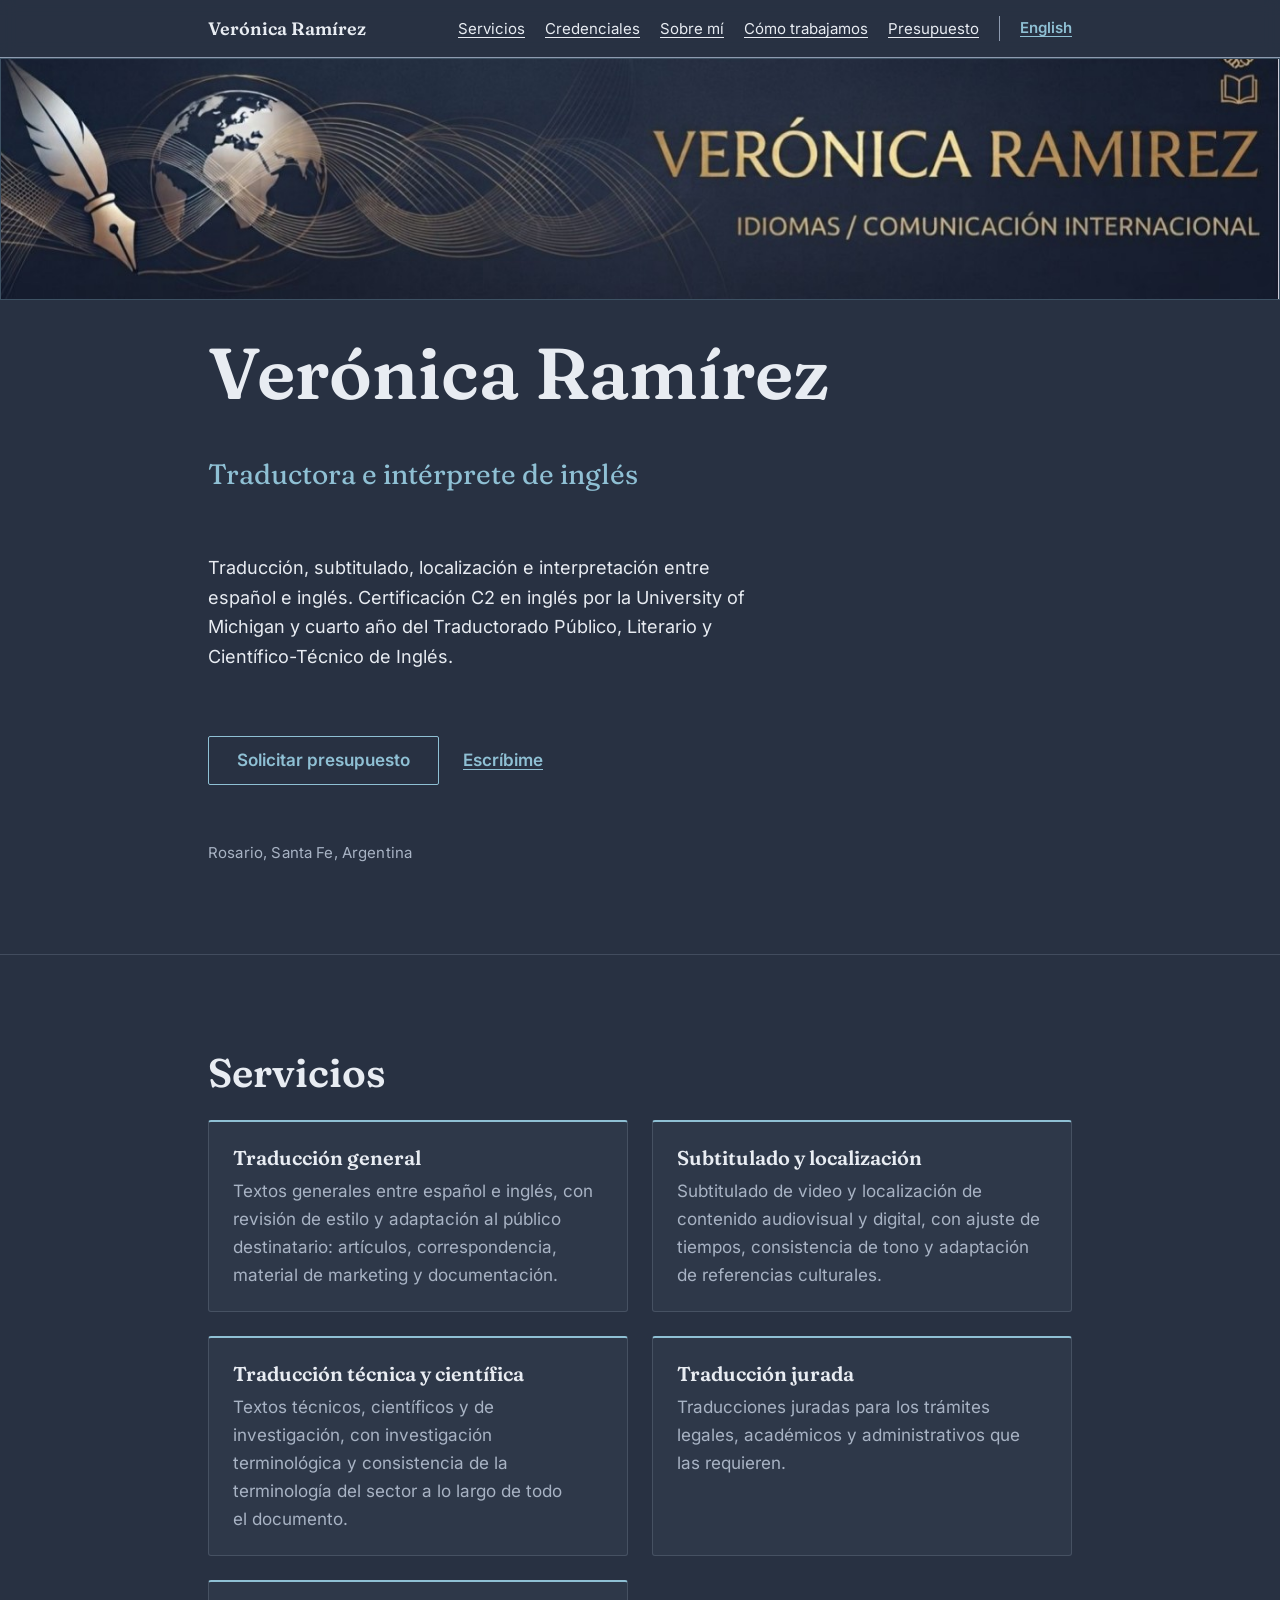
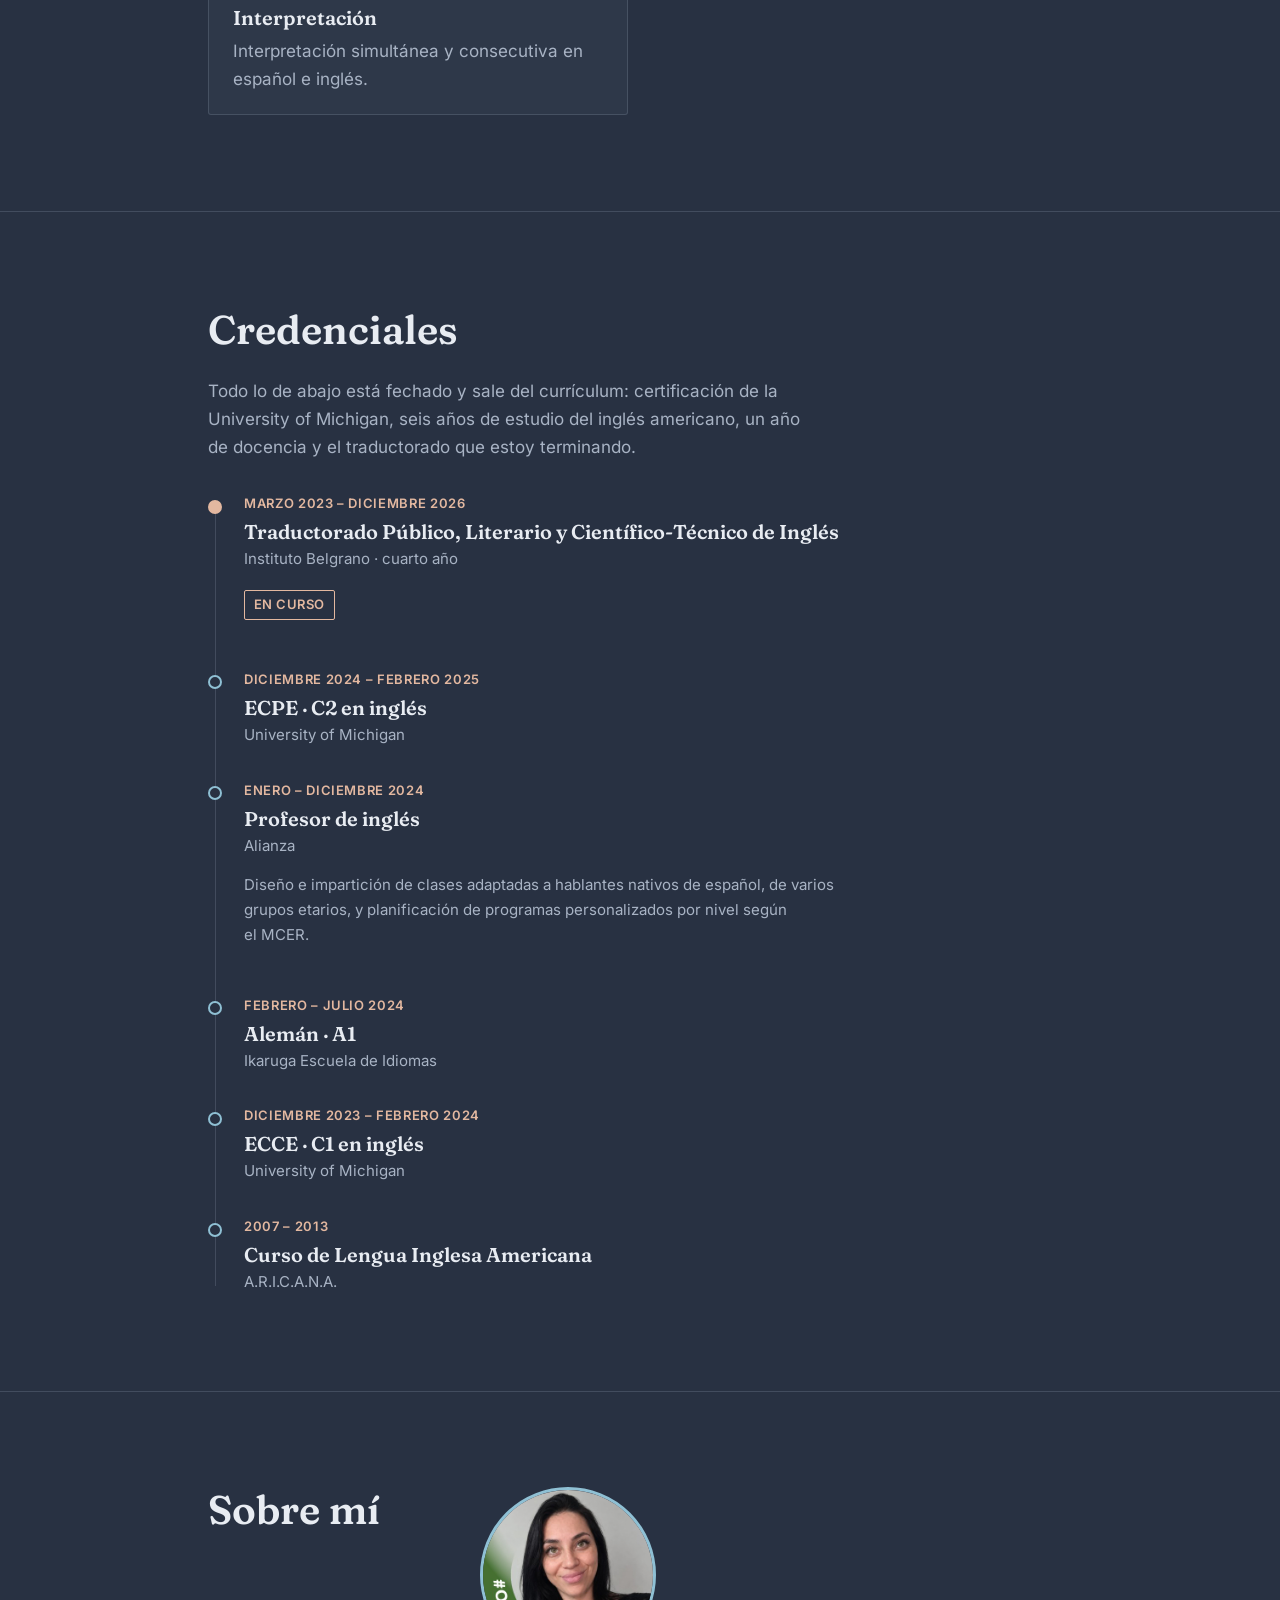
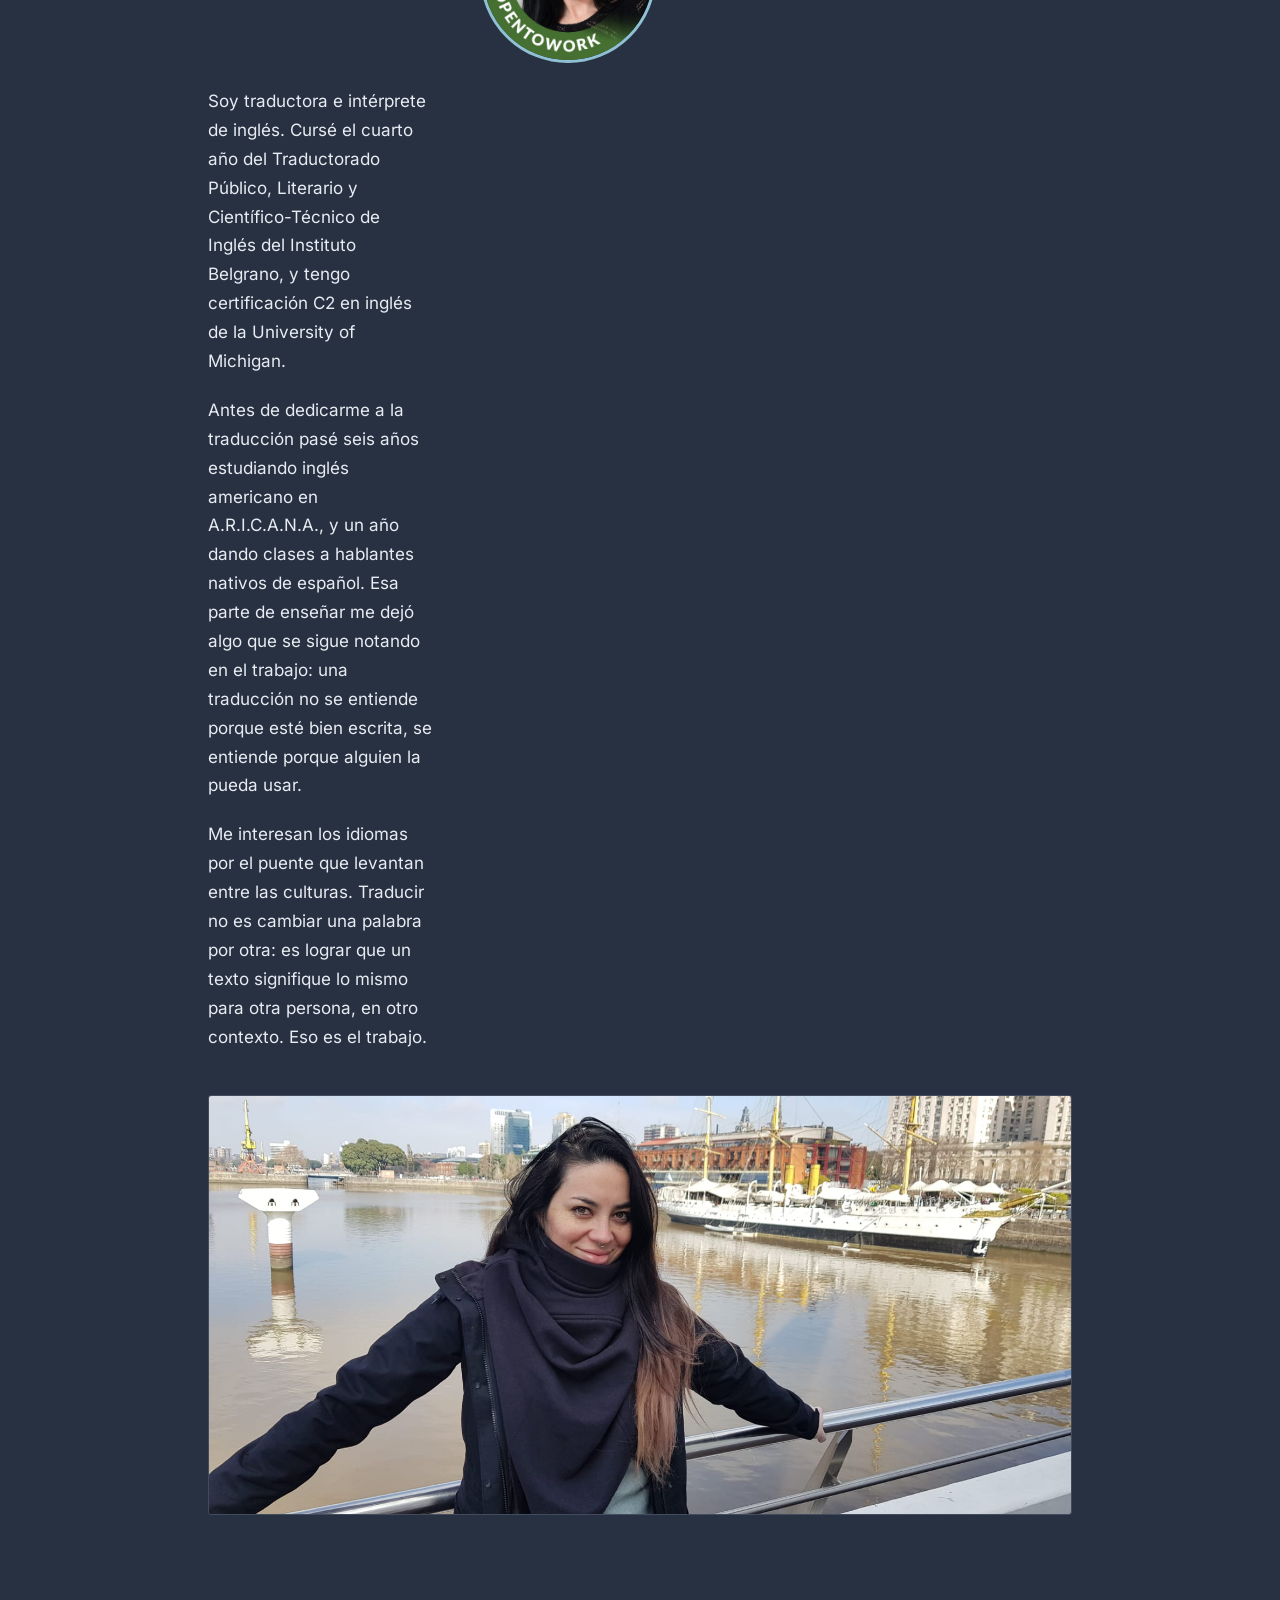
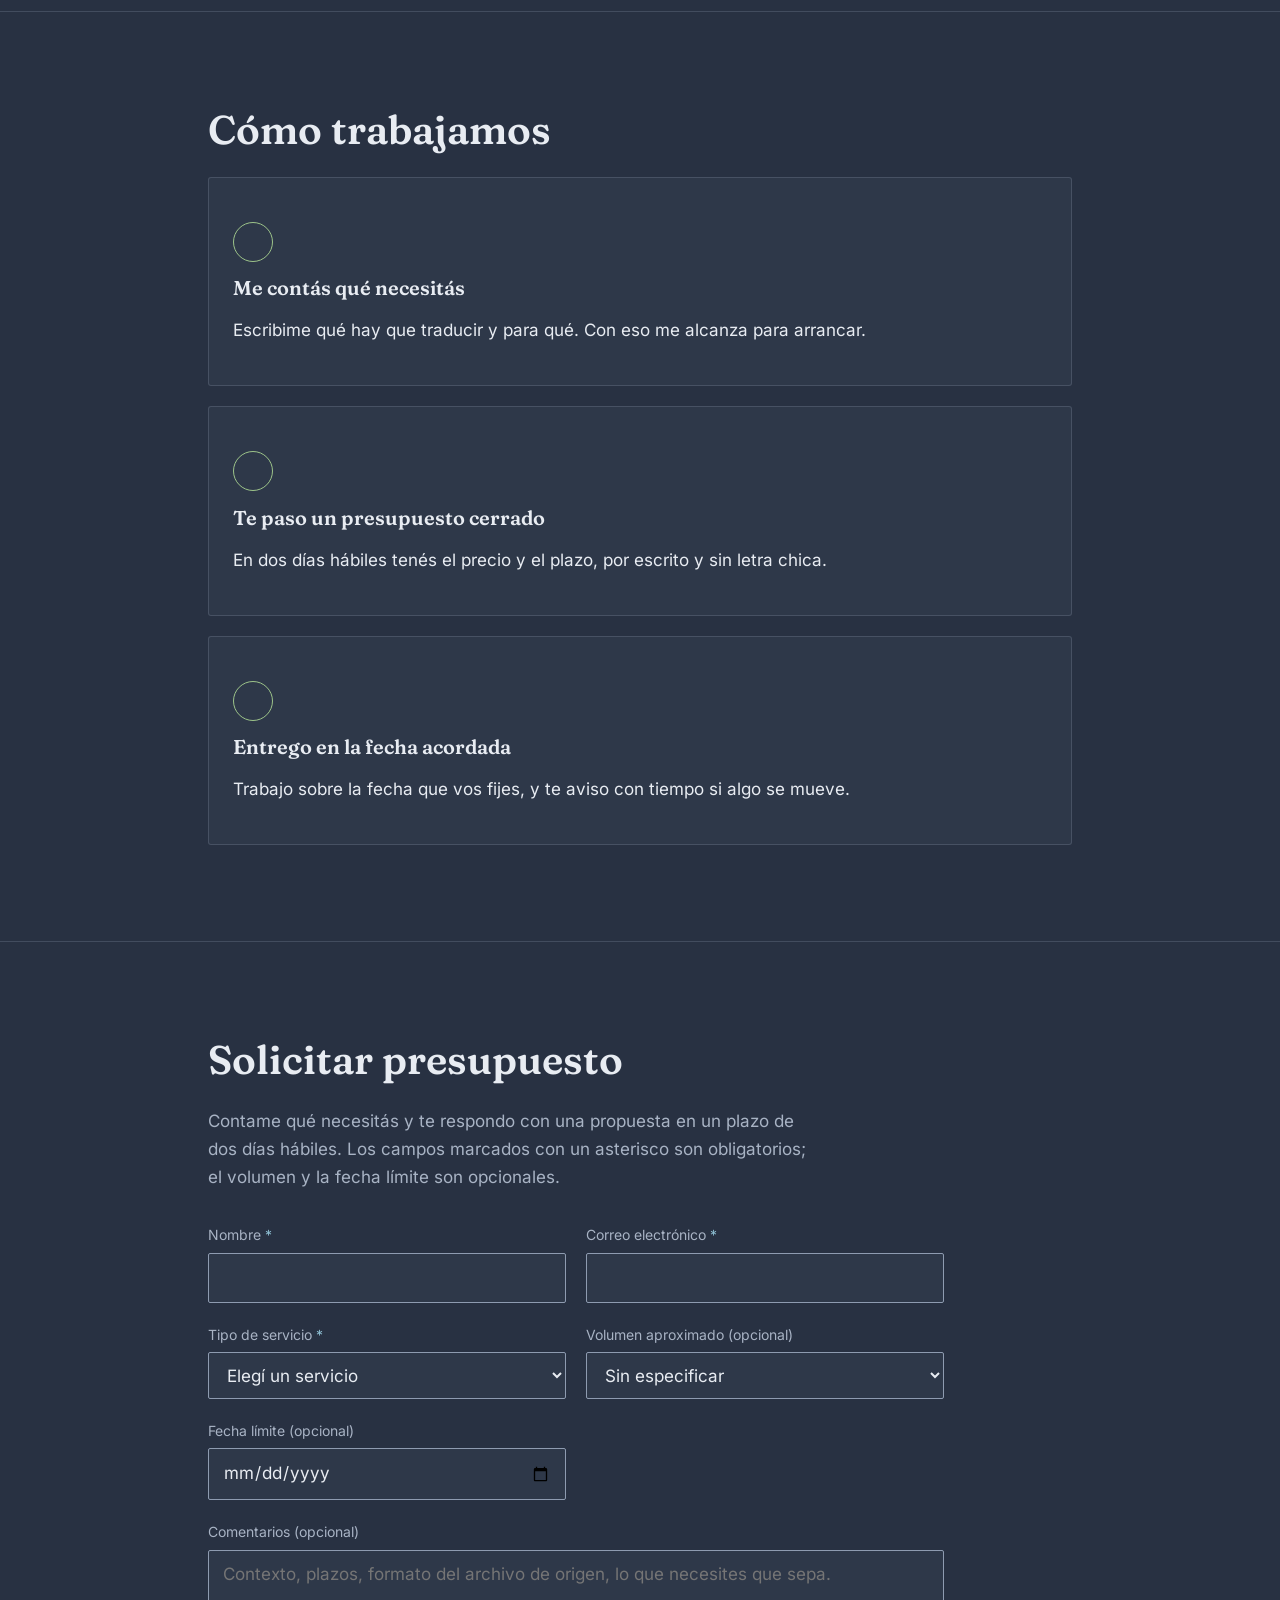
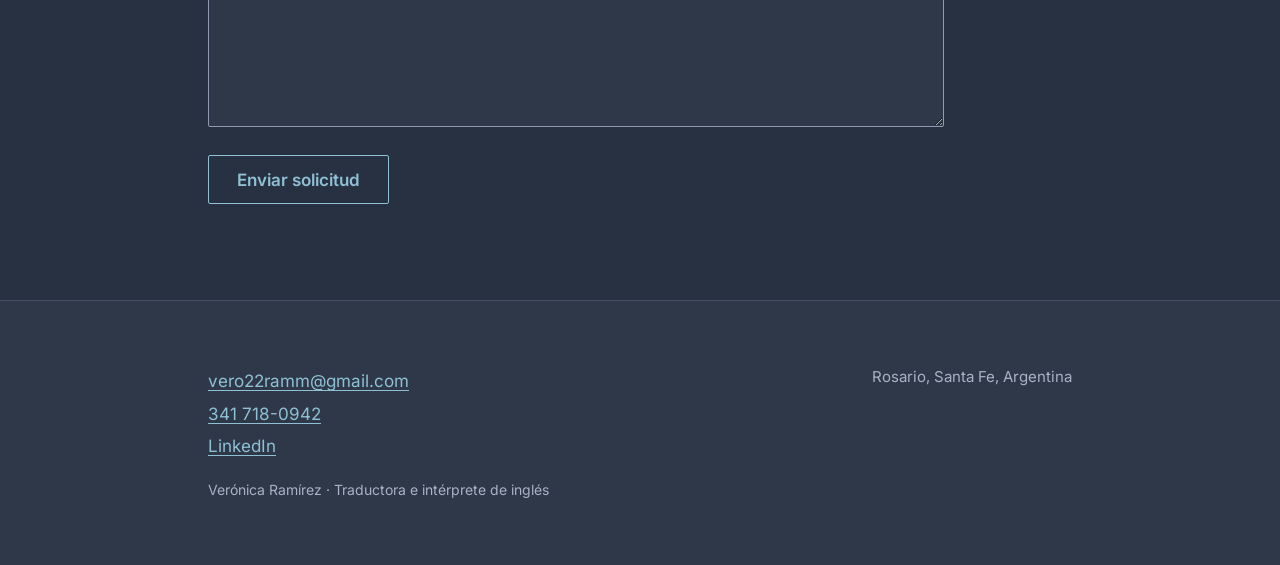
==== commit fd37838a: "Pasa el sitio a oscuro con acentos pastel y reordena las secciones Cambio de paleta ----------------" ====
--- a/es/index.html
+++ b/es/index.html
@@ -42,9 +42,10 @@
     <div class="menu" id="menu">
       <ul class="menu-lista">
         <li><a href="#servicios">Servicios</a></li>
+        <li><a href="#credenciales">Credenciales</a></li>
+        <li><a href="#sobre-mi">Sobre mí</a></li>
+        <li><a href="#como-trabajo">Cómo trabajamos</a></li>
         <li><a href="#presupuesto">Presupuesto</a></li>
-        <li><a href="#sobre-mi">Sobre mí</a></li>
-        <li><a href="#credenciales">Credenciales</a></li>
       </ul>
       <a class="idioma" href="/en/" hreflang="en" lang="en">English</a>
     </div>
@@ -54,27 +55,28 @@
 <main>
 
 <section id="inicio" class="portada">
-  <h1>Verónica Ramírez</h1>
-  <p class="inicio-oficio">Traductora e intérprete de inglés</p>
-
-  <p class="inicio-resumen">Traducción, subtitulado, localización e interpretación entre español e
-  inglés. Certificación C2 en inglés por la University of Michigan y cuarto año del Traductorado
-  Público, Literario y Científico-Técnico de Inglés.</p>
-
-  <p class="inicio-acciones">
-    <a class="boton" href="#presupuesto">Solicitar presupuesto</a>
-    <a class="enlace-suave" href="mailto:vero22ramm@gmail.com">Escríbime</a>
-  </p>
-
-  <p class="inicio-lugar">Rosario, Santa Fe, Argentina</p>
-
   <figure class="portada-franja">
     <img src="/assets/img/portada-1400.jpg"
          alt=""
          width="1400" height="349"
          decoding="async">
   </figure>
-</section>
+
+  <h1>Verónica Ramírez</h1>
+  <p class="inicio-oficio">Traductora e intérprete de inglés</p>
+
+  <p class="inicio-resumen">Traducción, subtitulado, localización e interpretación entre español e
+  inglés. Certificación C2 en inglés por la University of Michigan y cuarto año del Traductorado
+  Público, Literario y Científico-Técnico de Inglés.</p>
+
+  <p class="inicio-acciones">
+    <a class="boton" href="#presupuesto">Solicitar presupuesto</a>
+    <a class="enlace-suave" href="mailto:vero22ramm@gmail.com">Escríbime</a>
+  </p>
+
+  <p class="inicio-lugar">Rosario, Santa Fe, Argentina</p>
+</section>
+
 
 <section id="servicios">
   <h2>Servicios</h2>
@@ -110,6 +112,121 @@
     </article>
   </div>
 </section>
+
+
+<section id="credenciales">
+  <h2>Credenciales</h2>
+
+  <p class="seccion-intro">Todo lo de abajo está fechado y sale del currículum: certificación de la
+  University of Michigan, seis años de estudio del inglés americano, un año de docencia y el
+  traductorado que estoy terminando.</p>
+
+  <ol class="linea-tiempo">
+
+    <li class="hito hito-en-curso">
+      <p class="hito-periodo">marzo 2023 – diciembre 2026</p>
+      <h3 class="hito-titulo">Traductorado Público, Literario y Científico-Técnico de Inglés</h3>
+      <p class="hito-lugar">Instituto Belgrano · cuarto año</p>
+      <p class="hito-nota"><span class="en-curso">En curso</span></p>
+    </li>
+
+    <li class="hito">
+      <p class="hito-periodo">diciembre 2024 – febrero 2025</p>
+      <h3 class="hito-titulo">ECPE · C2 en inglés</h3>
+      <p class="hito-lugar">University of Michigan</p>
+    </li>
+
+    <li class="hito">
+      <p class="hito-periodo">enero – diciembre 2024</p>
+      <h3 class="hito-titulo">Profesor de inglés</h3>
+      <p class="hito-lugar">Alianza</p>
+      <p class="hito-detalle">Diseño e impartición de clases adaptadas a hablantes nativos de
+      español, de varios grupos etarios, y planificación de programas personalizados por nivel
+      según el MCER.</p>
+    </li>
+
+    <li class="hito">
+      <p class="hito-periodo">febrero – julio 2024</p>
+      <h3 class="hito-titulo">Alemán · A1</h3>
+      <p class="hito-lugar">Ikaruga Escuela de Idiomas</p>
+    </li>
+
+    <li class="hito">
+      <p class="hito-periodo">diciembre 2023 – febrero 2024</p>
+      <h3 class="hito-titulo">ECCE · C1 en inglés</h3>
+      <p class="hito-lugar">University of Michigan</p>
+    </li>
+
+    <li class="hito">
+      <p class="hito-periodo">2007 – 2013</p>
+      <h3 class="hito-titulo">Curso de Lengua Inglesa Americana</h3>
+      <p class="hito-lugar">A.R.I.C.A.N.A.</p>
+    </li>
+
+  </ol>
+</section>
+
+
+<section id="sobre-mi">
+  <h2>Sobre mí</h2>
+
+  <figure class="retrato">
+    <img src="/assets/img/veronica-400.jpg"
+         alt="Verónica Ramírez"
+         width="400" height="400"
+         loading="lazy" decoding="async">
+  </figure>
+
+  <div class="sobre-mi-texto">
+    <p>Soy traductora e intérprete de inglés. Cursé el cuarto año del Traductorado Público,
+    Literario y Científico-Técnico de Inglés del Instituto Belgrano, y tengo certificación C2 en
+    inglés de la University of Michigan.</p>
+
+    <p>Antes de dedicarme a la traducción pasé seis años estudiando inglés americano en
+    A.R.I.C.A.N.A., y un año dando clases a hablantes nativos de español. Esa parte de enseñar me
+    dejó algo que se sigue notando en el trabajo: una traducción no se entiende porque esté bien
+    escrita, se entiende porque alguien la pueda usar.</p>
+
+    <p>Me interesan los idiomas por el puente que levantan entre las culturas. Traducir no es
+    cambiar una palabra por otra: es lograr que un texto signifique lo mismo para otra persona, en
+    otro contexto. Eso es el trabajo.</p>
+  </div>
+
+  <figure class="sobre-mi-foto">
+    <img src="/assets/img/puertomadero-1600.jpeg"
+         alt=""
+         width="1600" height="777"
+         loading="lazy" decoding="async">
+  </figure>
+</section>
+
+
+<section id="como-trabajo">
+  <h2>Cómo trabajamos</h2>
+
+  <ol class="pasos">
+
+    <li class="paso">
+      <p class="paso-numero" aria-hidden="true"></p>
+      <h3>Me contás qué necesitás</h3>
+      <p>Escribime qué hay que traducir y para qué. Con eso me alcanza para arrancar.</p>
+    </li>
+
+    <li class="paso">
+      <p class="paso-numero" aria-hidden="true"></p>
+      <h3>Te paso un presupuesto cerrado</h3>
+      <p>En dos días hábiles tenés el precio y el plazo, por escrito y sin letra chica.</p>
+    </li>
+
+    <li class="paso">
+      <p class="paso-numero" aria-hidden="true"></p>
+      <h3>Entrego en la fecha acordada</h3>
+      <p>Trabajo sobre la fecha que vos fijes, y te aviso con tiempo si algo se mueve.</p>
+    </li>
+
+  </ol>
+</section>
+
 
 <section id="presupuesto">
   <h2>Solicitar presupuesto</h2>
@@ -207,80 +324,6 @@
     </div>
   </form>
 </section>
-
-<section id="sobre-mi">
-  <h2>Sobre mí</h2>
-
-  <figure class="retrato">
-    <img src="/assets/img/veronica-400.jpg"
-         alt="Verónica Ramírez"
-         width="400" height="400"
-         loading="lazy" decoding="async">
-  </figure>
-
-  <div class="sobre-mi-texto">
-    <p>Soy traductora e intérprete de inglés. Cursé el cuarto año del Traductorado Público,
-    Literario y Científico-Técnico de Inglés del Instituto Belgrano, y tengo certificación C2 en
-    inglés de la University of Michigan.</p>
-
-    <p>Antes de dedicarme a la traducción pasé seis años estudiando inglés americano en
-    A.R.I.C.A.N.A., y un año dando clases a hablantes nativos de español. Esa parte de enseñar me
-    dejó algo que se sigue notando en el trabajo: una traducción no se entiende porque esté bien
-    escrita, se entiende porque alguien la pueda usar.</p>
-
-    <p>Me interesan los idiomas por el puente que levantan entre las culturas. Traducir no es
-    cambiar una palabra por otra: es lograr que un texto signifique lo mismo para otra persona, en
-    otro contexto. Eso es el trabajo.</p>
-  </div>
-</section>
-
-<section id="credenciales">
-  <h2>Credenciales</h2>
-
-  <div class="credenciales">
-
-    <div class="credencial">
-      <h3>Certificaciones</h3>
-      <dl>
-        <dt>ECPE · C2 en inglés</dt>
-        <dd>University of Michigan · diciembre 2024 – febrero 2025</dd>
-
-        <dt>ECCE · C1 en inglés</dt>
-        <dd>University of Michigan · diciembre 2023 – febrero 2024</dd>
-      </dl>
-    </div>
-
-    <div class="credencial credencial-en-curso">
-      <h3>Formación</h3>
-      <p class="en-curso">En curso, con fecha de finalización</p>
-      <dl>
-        <dt>Traductorado Público, Literario y Científico-Técnico de Inglés</dt>
-        <dd>Instituto Belgrano · cuarto año · finalización en diciembre de 2026</dd>
-      </dl>
-
-      <dl>
-        <dt>Alemán · A1</dt>
-        <dd>Ikaruga Escuela de Idiomas</dd>
-
-        <dt>Curso de Lengua Inglesa Americana</dt>
-        <dd>A.R.I.C.A.N.A. · 2007 – 2013</dd>
-      </dl>
-    </div>
-
-    <div class="credencial">
-      <h3>Experiencia</h3>
-      <dl>
-        <dt>Profesor de inglés</dt>
-        <dd>Alianza · enero – diciembre 2024</dd>
-        <dd class="detalle">Diseño e impartición de clases adaptadas a hablantes nativos
-        de español, planificación de programas personalizados por nivel según el MCER, y
-        acompañamiento del progreso de cada estudiante.</dd>
-      </dl>
-    </div>
-
-  </div>
-</section>
-
 </main>
 
 <footer id="contacto">
--- a/assets/tokens.css
+++ b/assets/tokens.css
@@ -80,17 +80,67 @@
 
 :root {
   /* Colores verificados por tools/contrast.test.mjs. Si se cambia alguno, esa
-     suite falla y dice cuánto se movió la razón de contraste. */
-  --fondo: #FBF9F6;
-  --fondo-campo: #FFFFFF;
-  --texto: #1F2933;
-  --texto-suave: #52606D;
-  --acento: #0F766E;
-  --error: #B3261E;
-  --borde: #E4E0DA;
-  --borde-campo: #8A8172;
-
-  --ancho-maximo: 68rem;
+     suite falla y dice cuánto se movió la razón de contraste.
+
+     El sitio es oscuro de arriba abajo, sin modo claro ni conmutador. Los tres
+     acentos pastel no son una decisión de gusto: se midieron sobre las tres
+     fotos propias para sacar de ahí los colores, en vez de inventarlos. El
+     verde salvia sale del retrato, el azul cielo de la franja de la cabecera y
+     el durazno de la piel y de la arena de la foto de la puerta.
+
+     Hay dos reglas que esta paleta cumple y que conviene no romper:
+
+     Uno. Todo color que se use como texto tiene que pasar 4.5:1 contra las
+     TRES superficies, no solo contra el fondo. Un acento puesto de pie sobre
+     la superficie más clara daba 4.23:1 y fallaba dentro de una tarjeta, así
+     que el azul del acento es #8FC0D4 y no el #7FB3C8 de la foto, que es más
+     apagado. La diferencia se nota poco y evita un fallo de contraste que solo
+     aparecería en algunos sitio de la página.
+
+     Dos. --apagado no llega a 4.5:1 en ninguna superficie y está aquí para
+     cosas de adorno, no de texto: separadores, el número de un paso, una
+     marca de agua. Si alguna vez hace falta escribir con él, el fallo sale en
+     la suite de contraste. */
+  --fondo: #283142;
+  --fondo-campo: #2E3849;
+  --fondo-alto: #39455A;
+
+  --texto: #E8ECF2;
+  --texto-suave: #A8B3C4;
+
+  --acento: #8FC0D4;
+  --acento-verde: #9DC48A;
+  --acento-arena: #E3B8A0;
+  --apagado: #5C7FA3;
+
+  /* El texto que va sobre un relleno pastel. Es oscuro y no blanco: el boton
+     lleva el acento de fondo, y el blanco sobre un pastel da cerca de 2:1.
+     Este da 6.87:1 sobre el azul, 8.00 sobre el verde y 8.69 sobre el durazno. */
+  --sobre-acento: #1C2333;
+
+  --error: #F2A9A2;
+  --borde: #8E9BB0;
+  --borde-fino: rgba(142, 155, 176, 0.25);
+  --borde-campo: #8E9BB0;
+
+  /* El filete del friso de la cabecera. La foto de la franja es casi del mismo
+     color que la base: por canal esta a 4/255 de #283142, y su contraste
+     contra el fondo es de 1.03 a 1.22 contra 1.0. Es decir, que se ve. Este
+     borde es lo único que la delimita, y por eso es el color exacto de la
+     propia foto y no un gris de la paleta: 25% basta para que se lea el
+     contorno sin que llame la atención. */
+  --borde-franja: rgba(127, 179, 200, 0.25);
+
+  /* El ancho de la caja de contenido, no el de la ventana. 60rem son 960 px:
+     es el ancho al que el contenido deja de necesitar más aire lateral y
+     empieza a repartirlo. Bajó de 68rem porque a 1088 px las secciones se
+     leían demasiado abiertas en pantallas anchas.
+
+     El texto corrido se mide aparte y no se toca: 38rem son 608 px, unos 72
+     caracteres por línea, que es el intervalo cómodo para leer. Ensanchar la
+     caja no obliga a ensanchar la línea, y por eso son dos variables y no
+     una. */
+  --ancho-maximo: 60rem;
   --ancho-texto: 38rem;
 
   --serif: "Fraunces", Georgia, "Times New Roman", serif;
@@ -109,7 +159,23 @@
 
 html {
   -webkit-text-size-adjust: 100%;
-  scroll-behavior: smooth;
+}
+
+/* El desplazamiento suave es un efecto de movimiento, y hay una trampa: la
+   propiedad scroll-behavior NO respeta prefers-reduced-motion por su cuenta.
+   Puesta aqui sin más, el sitio se mueve para todo el mundo, incluido quien
+   tiene activado "reducir el movimiento" en el sistema por sensibilidad
+   vestibular o por una migraña.
+
+   Por eso va dentro de una consulta que solo se cumple si el sistema NO pide
+   menos movimiento. Quien lo pide recibe un salto seco de un clic al ancla, y
+   el resto recibe el comportamiento más agradable. La alternativa sería no
+   tenerlo en absoluto, que también es defendible: el sitio tiene siete enlaces
+   a secciones, que es exactamente donde un salto largo se nota. */
+@media (prefers-reduced-motion: no-preference) {
+  html {
+    scroll-behavior: smooth;
+  }
 }
 
 body {
--- a/assets/layout.css
+++ b/assets/layout.css
@@ -20,19 +20,51 @@
    Contenedor y secciones
    -------------------------------------------------------------------------- */
 
-.contenedor {
+/* Antes estas reglas vivían en tres sitios distintos: .barra-interior y
+   .pie-interior acotaban su ancho a --ancho-maximo y se centraban, pero las
+   secciones de <main> no tenían nada de eso. El resultado era una barra y un
+   pie centrados a 1088 px con el contenido de en medio ocupando la pantalla
+   entera, y en un monitor de 2560 px la desalineación entre la barra y el
+   texto llegó a medir 736 px a cada lado.
+
+  Había además una clase .contenedor con exactamente estas cuatro
+   propiedades, escrita desde el principio y aplicada a cero elementos: el
+   sitio se construía sin ningún contenedor. Las secciones se acotan aquí
+   directamente y la clase se borró, para que no queden dos reglas diciendo
+   lo mismo. */
+main > section {
   width: 100%;
   max-width: var(--ancho-maximo);
   margin-inline: auto;
   padding-inline: clamp(1.25rem, 5vw, 3rem);
-}
-
-main > section {
   padding-block: clamp(3rem, 8vw, 6rem);
 }
 
+/* El separador entre secciones va a lo ancho de la ventana y no a lo ancho de
+   la caja de contenido. Por eso no puede ser un border-top de la sección: la
+   sección está acotada a 960 px, y un border dibujaría una raya de 960 px
+   flotando en el centro en vez de una línea que parte la página.
+
+   El pseudo-elemento repite la cuenta del friso de la cabecera: se sale los
+   mismos 50vw a cada lado. El recorte horizontal de main es lo que evita
+   que la barra de desplazamiento del navegador, que va dentro de vw, haga
+   aparecer una barra horizontal. Va en main y no en html o body a propósito:
+   la barra de navegación es sticky y es hermana de main, así que no la
+   toca. */
+main {
+  overflow-x: clip;
+}
+
 main > section + section {
-  border-top: 1px solid var(--borde);
+  position: relative;
+}
+
+main > section + section::before {
+  content: "";
+  position: absolute;
+  inset-block-start: 0;
+  inset-inline: calc(50% - 50vw);
+  border-top: 1px solid var(--borde-fino);
 }
 
 main > section h2 {
@@ -312,8 +344,15 @@
    contenido: con eso, un texto largo sin cortes ensancha la pista entera
    y overflow-wrap no llega a actuar, porque la caja ya es ancha. Con el
    minimo en cero, el corte de linea ocurre dentro de la pista. */
+/* El friso va ahora PRIMERO dentro de la portada, pegado al borde superior de
+   la ventana, y por eso el relleno de arriba se pasa abajo. Con el relleno
+   arriba, la foto quedaba separada de la barra de navegación por un margen
+   vacío que la dejaba flotando en lugar de coronar la página.
+
+   El hueco de 2rem del grid es lo que separa el friso del nombre, así que no
+   hace falta ningún margen a mano. */
 .portada {
-  padding-block: clamp(3rem, 9vw, 5.5rem) 0;
+  padding-block: 0 clamp(3rem, 9vw, 5.5rem);
   display: grid;
   grid-template-columns: minmax(0, 1fr);
   gap: 2rem;
@@ -357,10 +396,17 @@
 /* La franja panorámica va a ancho completo de la ventana, no del contenedor:
    es lo que da el aire de la primera pantalla. object-fit: cover recorta
    para no deformar, y el alto se fija con clamp para que en el móvil siga
-   siendo una franja y no se convierta en un bloque cuadrado. */
+   siendo una franja y no se convierta en un bloque cuadrado.
+
+   El filete es un borde de los cuatro lados, no solo de abajo. La foto es tan
+   oscura que sin él el friso se pierde en la base; con el, se lee como una
+   banda. Y como el ancho de este elemento da exactamente el de la ventana,
+   un borde de 1 px no lo ensancha: box-sizing es border-box en todo el
+   documento, así que el borde va por dentro. */
 .portada-franja {
   grid-column: 1 / -1;
   margin: 0 calc(50% - 50vw);
+  border: 1px solid var(--borde-franja);
 }
 
 .portada-franja img {
@@ -377,15 +423,25 @@
 .servicios {
   display: grid;
   grid-template-columns: minmax(0, 1fr);
-  gap: 2rem;
-}
-
+  gap: 1.25rem;
+}
+
+/* Antes esto era una lista sobria: un borde inferior de 2 px en el acento y
+   nada más, sin fondo, sin sombra, sin esquinas. Sobre papel claro era lo
+   correcto, porque el peso lo ponía el bloque de papel y una tarjeta encima
+   solo lo tapaba.
+
+   Sobre fondo oscuro el argumento se da vuelta: la página entera es una sola
+   masa de #283142 y no hay ningun plano que dé la jerarquía. La tarjeta pasa
+   a ser lo que la dibuja, y por eso sube un escalón de superficie
+   (--fondo-campo) y se apoya en un filete. El borde de acento pasa de abajo
+   a arriba, que es donde se lee primero. */
 .servicio {
-  /* El borde inferior de 2 px en el acento marca el servicio sin necesidad de
-     una tarjeta con fondo, sombra ni esquinas: la dirección es sobria y las
-     tres cosas quitan peso. */
-  border-bottom: 2px solid var(--acento);
-  padding-bottom: 1.25rem;
+  background: var(--fondo-campo);
+  border: 1px solid var(--borde-fino);
+  border-top: 2px solid var(--acento);
+  border-radius: 3px;
+  padding: 1.5rem 1.5rem 1.35rem;
 }
 
 .servicio h3 {
@@ -402,14 +458,15 @@
 @media (min-width: 48rem) {
   .servicios {
     grid-template-columns: repeat(2, minmax(0, 1fr));
-  }
-}
-
-@media (min-width: 68rem) {
-  .servicios {
-    grid-template-columns: repeat(3, minmax(0, 1fr));
-  }
-}
+    gap: 1.5rem;
+  }
+}
+
+/* Aquí hubo un escalón de tres columnas a partir de 68rem, y se quitó al bajar
+   --ancho-maximo a 60rem. Dentro de una caja de 960 px, tres columnas dan
+   266 px cada una y cinco servicios dejan además una fila huérfana de dos;
+   dos columnas dan 416 px, que es lo que hace falta para leer el título de un
+   servicio y sus dos líneas de descripción sin que se parta nada. */
 
 /* --------------------------------------------------------------------------
    Formulario
@@ -569,6 +626,29 @@
   margin-block: 0 1.25rem;
 }
 
+/* La segunda foto ocupa el ancho entero de la sección y va debajo de los dos
+   bloques de arriba, que se quedan en la retícula de 14rem + texto.
+
+   Va al final y no al principio a propósito: el retrato circular es lo que
+   identifica a la persona, y la foto grande es contexto. Puesta delante
+   obligaba a saltar el texto para llegar a la cara.
+
+   La proporción sale de la foto misma (1600 x 777) y no de un 16:9 de vídeo,
+   que recortaría por arriba y por abajo justo lo que hay en el centro: el
+   marco de la puerta. */
+.sobre-mi-foto {
+  margin: 0;
+  grid-column: 1 / -1;
+}
+
+.sobre-mi-foto img {
+  width: 100%;
+  aspect-ratio: 1600 / 777;
+  object-fit: cover;
+  border-radius: 3px;
+  border: 1px solid var(--borde-fino);
+}
+
 @media (min-width: 48rem) {
   #sobre-mi {
     grid-template-columns: 14rem minmax(0, 1fr);
@@ -579,42 +659,108 @@
    Credenciales
    -------------------------------------------------------------------------- */
 
-.credenciales {
-  display: grid;
-  grid-template-columns: minmax(0, 1fr);
-  gap: 2.5rem;
-}
-
-.credencial h3 {
+/* Esto era una rejilla de tres tarjetas (Certificaciones, Formación,
+   Experiencia) y ahora es una línea de tiempo vertical. El cambio no es de
+   gusto: las credenciales tienen fecha, y seis entradas fechadas ordenadas en
+   el tiempo se leen de una sola pasada, mientras que en tres bloques quien las
+   leía tenía que juntar las fechas por su cuenta.
+
+   Es una <ol> y no una <div> por lo mismo: el orden es el contenido, no el
+   aspecto. Y cada entrada lleva su periodo en pantalla antes que el título,
+   que es como se lee un currículum. */
+.linea-tiempo {
+  list-style: none;
+  margin: 0;
+  padding: 0;
+  position: relative;
+  /* Más estrecha que la caja de 60rem a propósito: una línea de tiempo es una
+     sola columna de texto, y a 960 px las líneas se hacen largas. */
+  max-width: 42rem;
+}
+
+.linea-tiempo::before {
+  content: "";
+  position: absolute;
+  inset-block: 0.55rem 0.55rem;
+  /* La línea tiene que pasar por el centro del punto, y el punto va pegado al
+     borde de entrada con 14 px de ancho y 2 px de borde. */
+  inset-inline-start: 0.4375rem;
+  width: 1px;
+  background: var(--borde-fino);
+}
+
+.hito {
+  position: relative;
+  padding-inline-start: 2.25rem;
+  padding-block-end: 2rem;
+}
+
+.hito:last-child {
+  padding-block-end: 0;
+}
+
+/* El punto de cada entrada. Relleno con el color del fondo, no con el acento:
+   un disco de color sólido sobre fondo oscuro pesa más que la línea que
+   une las entradas, y lo que tiene que destacar es la cronología. */
+.hito::before {
+  content: "";
+  position: absolute;
+  inset-inline-start: 0;
+  inset-block-start: 0.4rem;
+  width: 0.875rem;
+  height: 0.875rem;
+  border-radius: 50%;
+  background: var(--fondo);
+  border: 2px solid var(--acento);
+}
+
+/* La entrada que está en curso lleva el punto relleno y en el durazno. Es la
+   única diferencia visual que recibe, y con eso basta: el sitio ya dice
+   "en curso" en un rótulo al lado del título, y una etiqueta de aviso
+   sugeriría un problema donde lo que hay es una fecha. */
+.hito-en-curso::before {
+  background: var(--acento-arena);
+  border-color: var(--acento-arena);
+}
+
+.hito-periodo {
+  margin-block: 0 0.35rem;
+  font-size: 0.8125rem;
+  font-weight: 600;
+  letter-spacing: 0.05em;
+  text-transform: uppercase;
+  color: var(--acento-arena);
+}
+
+.hito-titulo {
   font-size: 1.25rem;
-  margin-bottom: 1rem;
-}
-
-.credencial dl {
-  margin: 0 0 1.25rem;
-}
-
-.credencial dl:last-child {
-  margin-bottom: 0;
-}
-
-.credencial dt {
-  font-weight: 600;
-}
-
-.credencial dd {
-  margin: 0 0 0.75rem;
-  color: var(--texto-suave);
+  margin-block: 0 0.25rem;
+}
+
+.hito-lugar {
+  margin-block: 0;
   font-size: 0.9375rem;
-}
-
-.credencial dd:last-child {
-  margin-bottom: 0;
-}
-
-.credencial .detalle {
-  max-width: 34rem;
-  margin-top: 0.35rem;
+  color: var(--texto-suave);
+}
+
+.hito-detalle {
+  margin-block: 0.75rem 0 0;
+  font-size: 0.9375rem;
+  line-height: 1.65;
+  color: var(--texto-suave);
+  max-width: 38rem;
+}
+
+/* El rótulo "en curso" va después del lugar y no antes del título: la fecha ya
+   dice que sigue abierta, así que el rótulo es una confirmación, no el dato
+   principal. Y anula el margen inferior que trae .en-curso suelto, porque
+   dentro de una entrada no tiene que separar nada de lo que viene después. */
+.hito-nota {
+  margin-block: 0.7rem 0 0;
+}
+
+.hito-nota .en-curso {
+  margin-block: 0;
 }
 
 .en-curso {
@@ -623,35 +769,81 @@
   font-weight: 600;
   letter-spacing: 0.04em;
   text-transform: uppercase;
-  color: var(--acento);
-  border: 1px solid var(--acento);
+  color: var(--acento-arena);
+  border: 1px solid var(--acento-arena);
   border-radius: 2px;
   padding: 0.2rem 0.55rem;
   margin-block: 0 1rem;
 }
 
-/* El Traductorado es el único bloque en curso, y un margen lateral lo
-   distingue sin necesidad de una etiqueta de advertencia, que sugeriría un
-   problema donde lo que hay es una fecha. */
-.credencial-en-curso {
-  border-left: 3px solid var(--acento);
-  padding-left: 1.25rem;
+/* --------------------------------------------------------------------------
+   Cómo trabajar conmigo
+
+   Los tres textos son un borrador y están para que ella los cambie. Lo único
+   que no está inventado es el plazo: dos días hábiles ya salen en la
+   introducción del formulario y en su mensaje de éxito, así que repetirlo
+   aquí no añade un dato nuevo.
+   -------------------------------------------------------------------------- */
+
+/* Los pasos van en tres columnas a partir de 48rem, y eso deja 267 px de
+   columna dentro de la caja de 60rem. Por eso el número va en su propia
+   línea y no al lado del título: puesto al lado, el texto se quedaría con
+   219 px y "Te respondo con un presupuesto cerrado" ocuparía cinco líneas. */
+.pasos {
+  list-style: none;
+  margin: 0;
+  padding: 0;
+  display: grid;
+  grid-template-columns: minmax(0, 1fr);
+  gap: 1.25rem;
+  counter-reset: paso;
+}
+
+.paso {
+  counter-increment: paso;
+  background: var(--fondo-campo);
+  border: 1px solid var(--borde-fino);
+  border-radius: 3px;
+  padding: 1.5rem;
+}
+
+.paso-numero {
+  display: grid;
+  place-items: center;
+  width: 2.5rem;
+  height: 2.5rem;
+  margin-block-end: 0.9rem;
+  border-radius: 50%;
+  border: 1px solid var(--acento-verde);
+  color: var(--acento-verde);
+  font-family: var(--serif);
+  font-variation-settings: var(--fraunces-axes);
+  font-size: 1.25rem;
+  line-height: 1;
+}
+
+/* El número sale de un contador y no de un <ol type="1">, que en el DOM es un
+   "1." con punto y no se puede estiloar sin ::marker. El orden lo sigue
+   el orden lo sigue siendo el del propio <ol>, así que un lector
+.paso-numero::before {
+  content: counter(paso);
+}
+
+.paso h3 {
+  font-size: 1.1875rem;
+  margin-block: 0 0.5rem;
+}
+
+.paso p {
+  margin-block: 0;
+  font-size: 0.9375rem;
+  line-height: 1.65;
+  color: var(--texto-suave);
 }
 
 @media (min-width: 48rem) {
-  .credenciales {
+  .pasos {
     grid-template-columns: repeat(3, minmax(0, 1fr));
-    gap: 2rem;
-  }
-
-  /* El rótulo de cada credencial apila la línea gruesa sobre la fecha en
-     lugar de ponerlas en fila. En una columna de un tercio del ancho de
-     palabras por línea, que es peor que apilarlas. */
-     palabras por línea, que es peor que apilarlas. */
-  .credencial dt {
-    display: grid;
-    grid-template-columns: minmax(0, 1fr);
-    gap: 0.15rem;
   }
 }
 
@@ -659,8 +851,11 @@
    Pie
    -------------------------------------------------------------------------- */
 
+/* El pie lleva filete y no el borde entero: separa el final del contenido pero
+   no es un elemento fijo por el que pasa nada, así que no tiene por qué
+   destacar como el de la barra de navegación. */
 footer {
-  border-top: 1px solid var(--borde);
+  border-top: 1px solid var(--borde-fino);
   background: var(--fondo-campo);
   padding-block: clamp(2.5rem, 6vw, 4rem);
 }
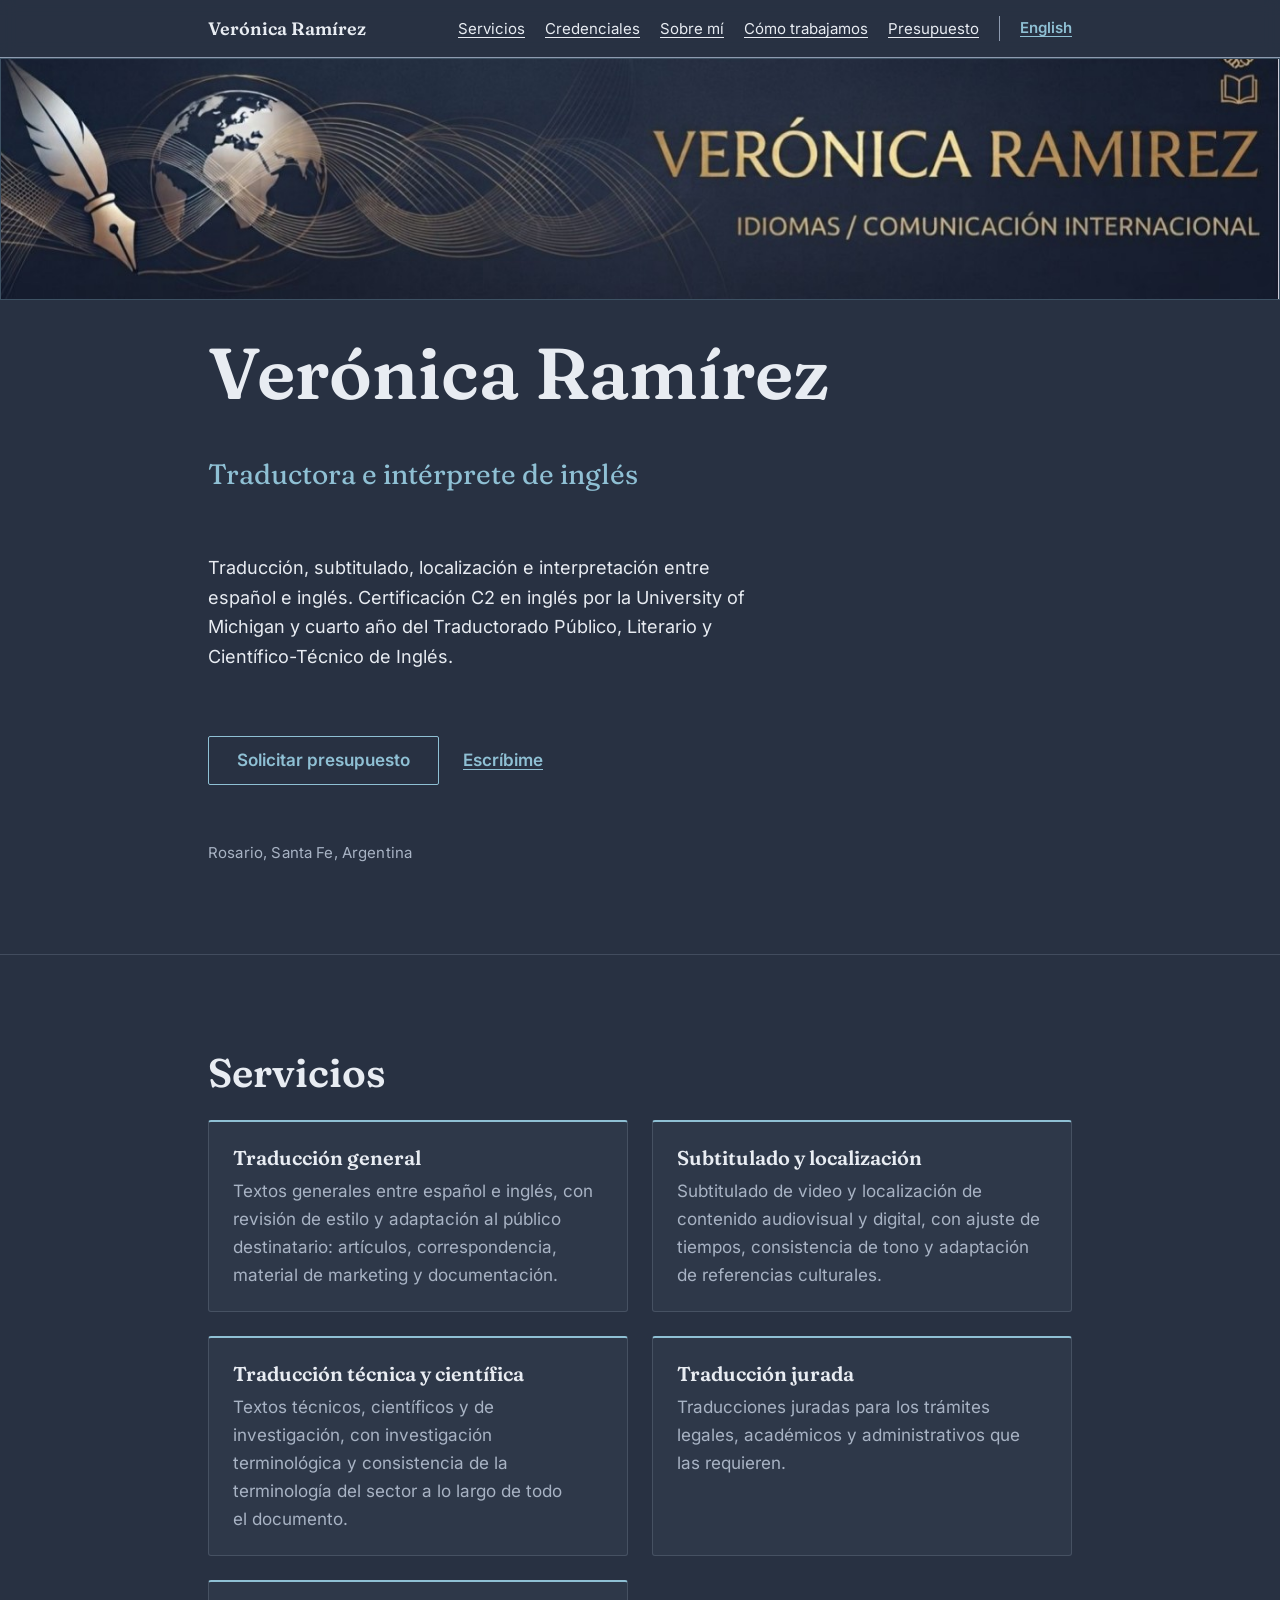
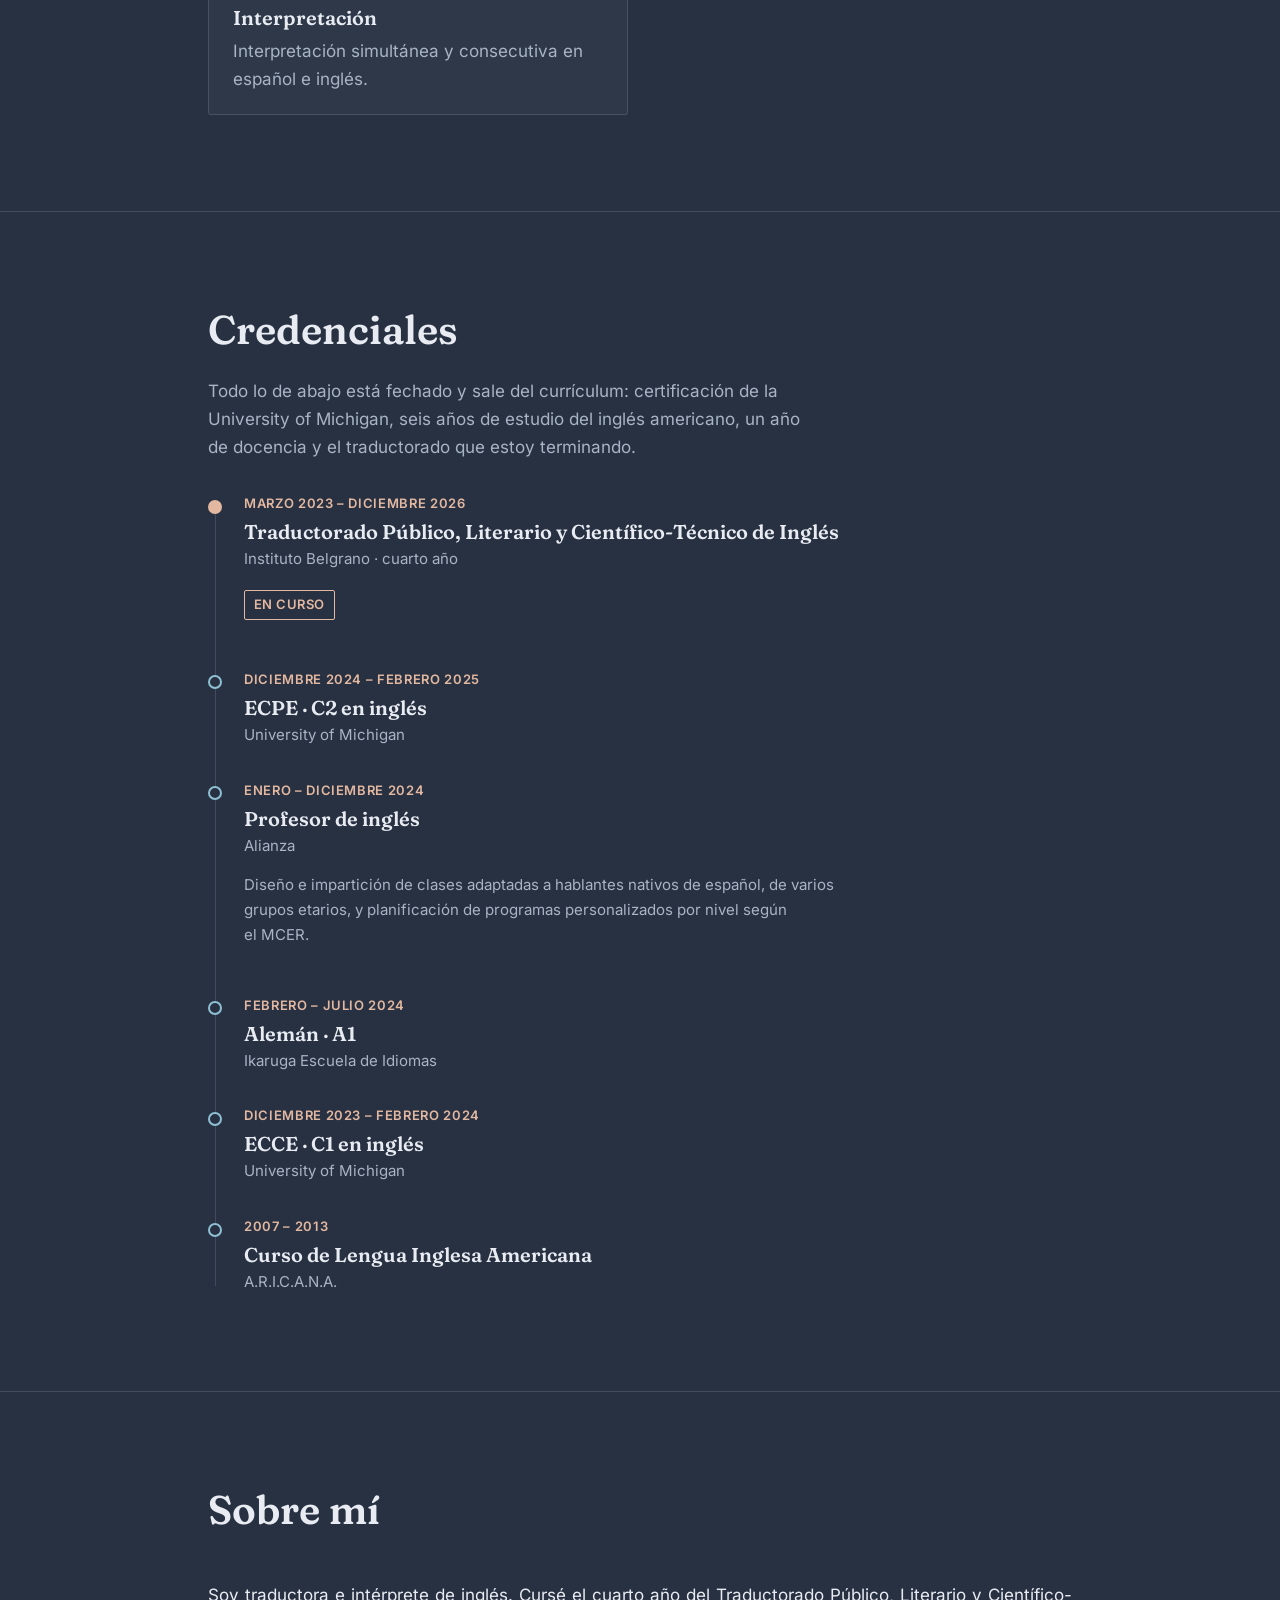
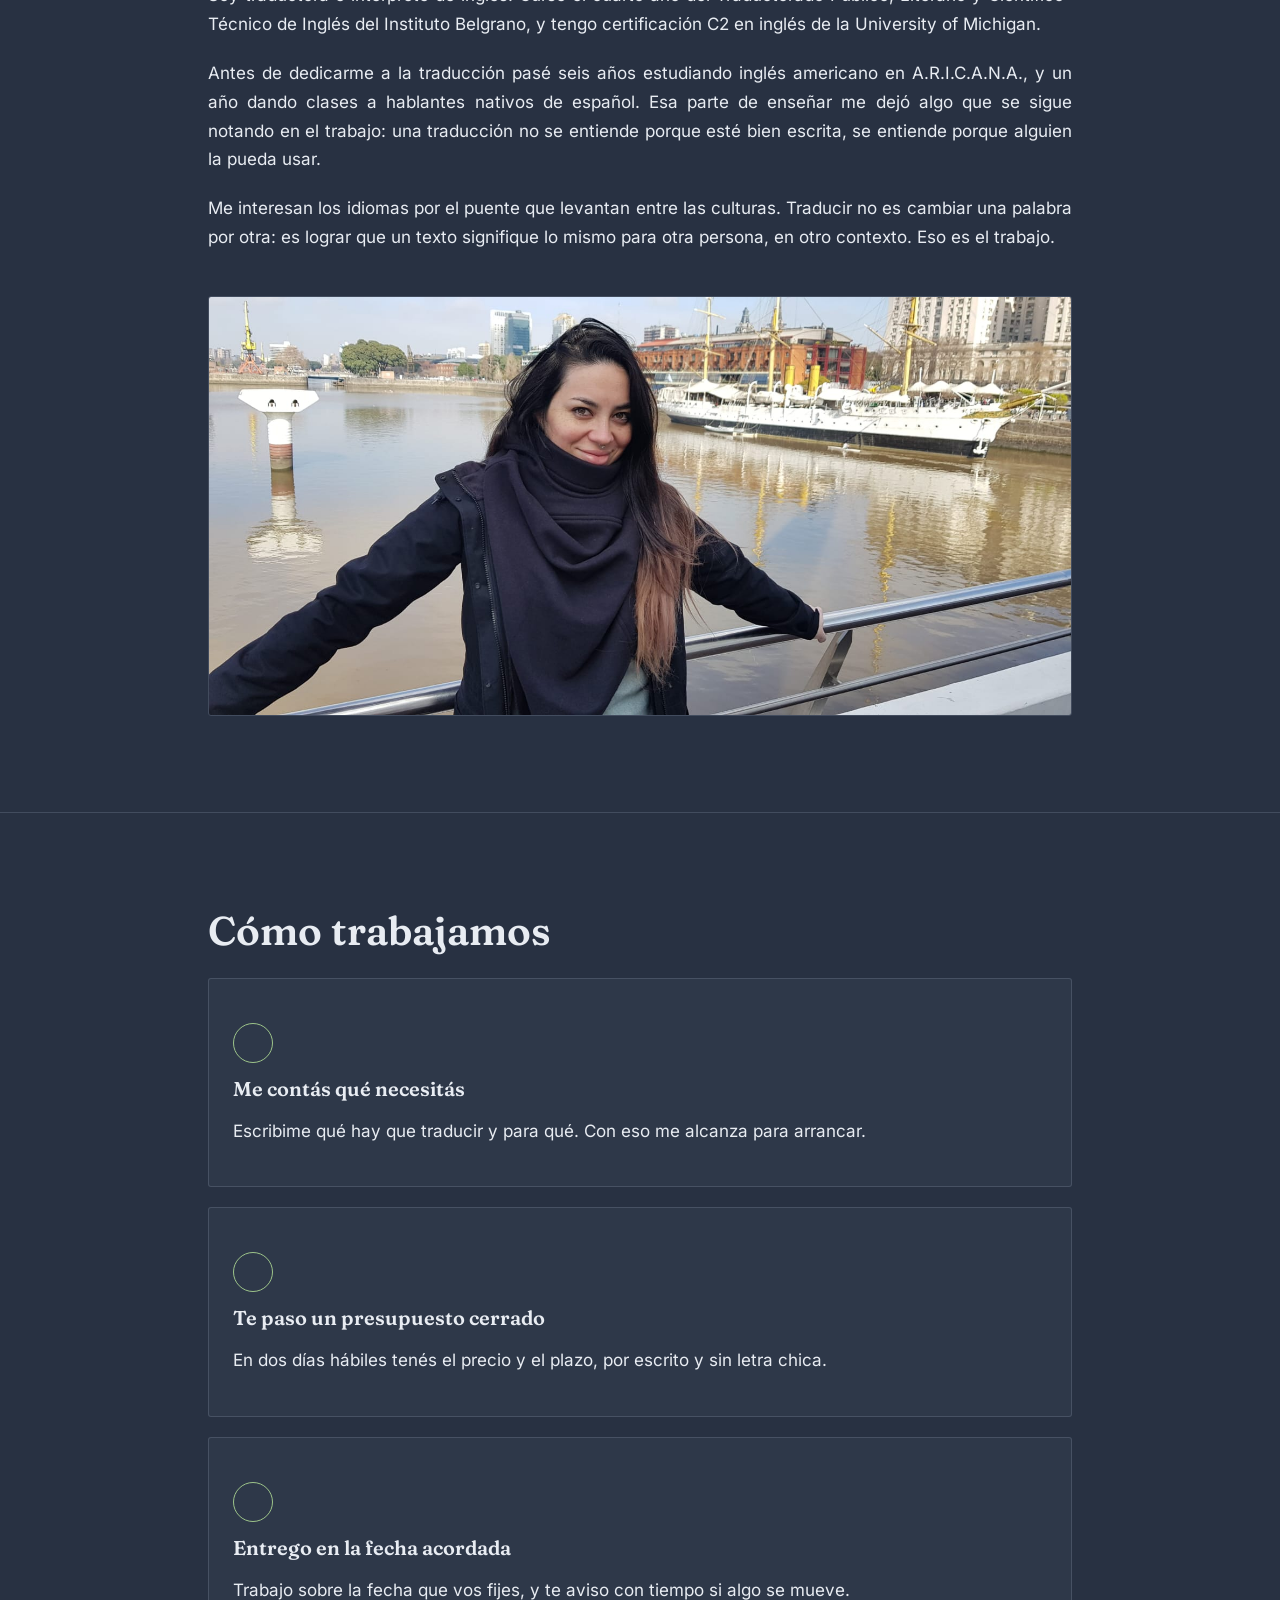
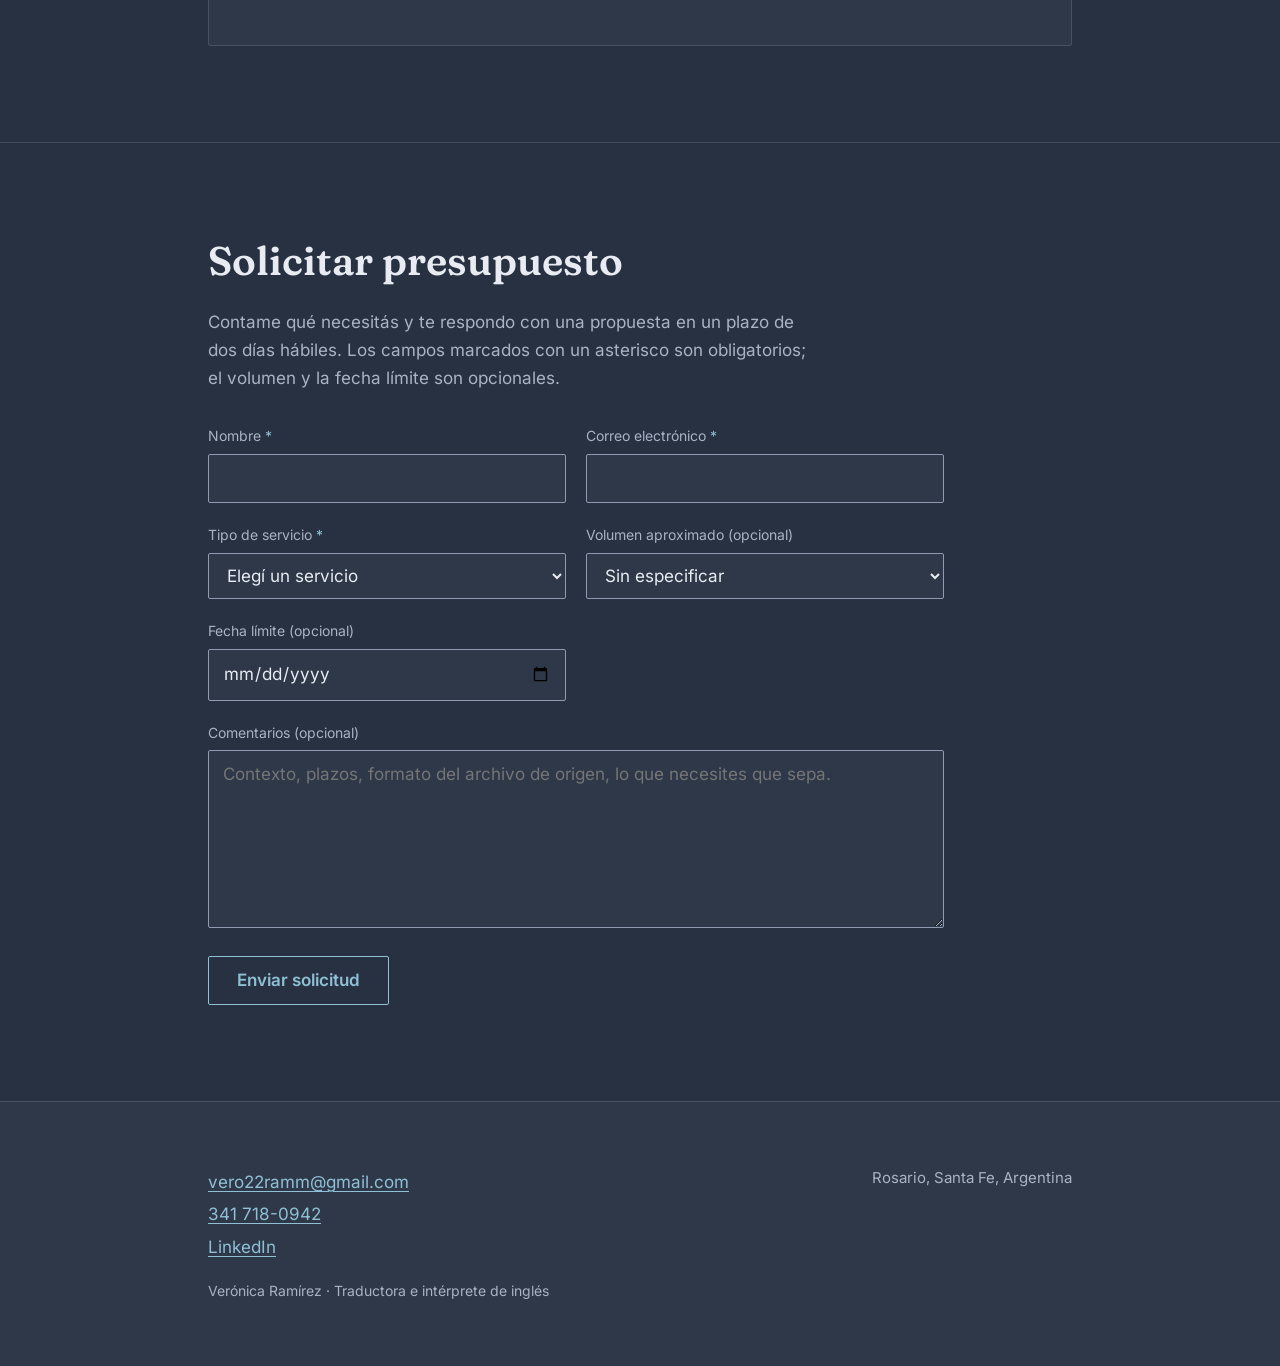
==== commit db95999a: "Quita el retrato y deja Sobre mi a todo el ancho El retrato circular sale del sitio: se borra el arc" ====
--- a/es/index.html
+++ b/es/index.html
@@ -170,13 +170,6 @@
 <section id="sobre-mi">
   <h2>Sobre mí</h2>
 
-  <figure class="retrato">
-    <img src="/assets/img/veronica-400.jpg"
-         alt="Verónica Ramírez"
-         width="400" height="400"
-         loading="lazy" decoding="async">
-  </figure>
-
   <div class="sobre-mi-texto">
     <p>Soy traductora e intérprete de inglés. Cursé el cuarto año del Traductorado Público,
     Literario y Científico-Técnico de Inglés del Instituto Belgrano, y tengo certificación C2 en
--- a/assets/tokens.css
+++ b/assets/tokens.css
@@ -85,8 +85,15 @@
      El sitio es oscuro de arriba abajo, sin modo claro ni conmutador. Los tres
      acentos pastel no son una decisión de gusto: se midieron sobre las tres
      fotos propias para sacar de ahí los colores, en vez de inventarlos. El
-     verde salvia sale del retrato, el azul cielo de la franja de la cabecera y
-     el durazno de la piel y de la arena de la foto de la puerta.
+     azul cielo sale de la franja de la cabecera y el durazno de la piel y de la
+     arena de la foto de la puerta.
+
+     El verde salvia se midió también sobre una foto propia, la del retrato
+     circular que hubo en la sección Sobre mí. Esa foto ya no está en el
+     repositorio, así que el color no se puede volver a medir desde aquí: si
+     algún día hay que tocarlo, el valor de abajo es el que manda y
+     tools/contrast.test.mjs es el que avisa. Sigue en uso, en el número de
+     cada paso de la sección Cómo trabajamos.
 
      Hay dos reglas que esta paleta cumple y que conviene no romper:
 
--- a/assets/layout.css
+++ b/assets/layout.css
@@ -598,47 +598,53 @@
    Sobre mí
    -------------------------------------------------------------------------- */
 
+/* Esta sección era una retícula de dos columnas: 14rem para el retrato
+   circular y el resto para el texto. Sin retrato se queda en una sola
+   columna, y el texto pasa de 592 px a los 864 px del ancho de la sección.
+
+   Se conserva el grid de una sola columna y no un bloque normal por el hueco
+   entre el texto y la foto de abajo, que gap resuelve en una línea. */
 #sobre-mi {
   display: grid;
   grid-template-columns: minmax(0, 1fr);
-  gap: 1.5rem 3rem;
-  align-items: start;
-}
-
-.retrato {
-  margin: 0;
-}
-
-.retrato img {
-  width: 100%;
-  max-width: 11rem;
-  aspect-ratio: 1;
-  object-fit: cover;
-  border-radius: 50%;
-  /* El círculo necesita un borde: sin él, el recorte redondeado deja el pelo
-     recortado contra el fondo de la página. */
-  border: 3px solid var(--acento);
-}
-
+  gap: 1.5rem;
+}
+
+/* El texto justificado ocupa todo el ancho de la sección, que es lo que se
+   pidió. Por eso se quitó el max-width que tenía: --ancho-texto son 608 px y
+   con el retrato el bloque de texto medía 592 px, o sea que el tope no
+   mordía. Ahora la columna son 864 px, así que el tope no solo sobra sino que
+   cortaría el texto a dos tercios.
+
+   La partición de palabras no es adorno: un texto justificado sin guiones
+   abre ríos de espacio en blanco, sobre todo en castellano. Firefox usa el
+   diccionario del idioma que declara <html lang>, y las dos páginas lo
+   declaran, así que hyphens: auto parte donde hace falta y las líneas quedan
+   parejo. La última línea de cada párrafo sigue sin justificarse, que en un
+   idioma de izquierda a derecha es lo correcto. */
 .sobre-mi-texto p {
-  max-width: var(--ancho-texto);
+  text-align: justify;
+  hyphens: auto;
   line-height: 1.7;
   margin-block: 0 1.25rem;
 }
 
-/* La segunda foto ocupa el ancho entero de la sección y va debajo de los dos
-   bloques de arriba, que se quedan en la retícula de 14rem + texto.
-
-   Va al final y no al principio a propósito: el retrato circular es lo que
-   identifica a la persona, y la foto grande es contexto. Puesta delante
-   obligaba a saltar el texto para llegar a la cara.
+/* La foto de la puerta ocupa el ancho entero de la sección y va debajo del
+   texto.
+
+   Antes había arriba un retrato circular en 14rem y el texto se quedaba en lo
+   que quedaba, 592 px. Sin retrato la sección es de una sola columna: el texto
+   toma los 864 px de la caja y la foto baja a ocupar el ancho entero.
+
+   Que la foto vaya al final y no al principio es decisión, no descuido: lo que
+   identifica a la persona es el texto de aquí, y la foto es contexto. Puesta
+   delante obligaba a saltar el texto para llegar al marco de la puerta.
 
    La proporción sale de la foto misma (1600 x 777) y no de un 16:9 de vídeo,
    que recortaría por arriba y por abajo justo lo que hay en el centro: el
    marco de la puerta. */
 .sobre-mi-foto {
   margin: 0;
-  grid-column: 1 / -1;
 }
 
 .sobre-mi-foto img {
@@ -649,11 +655,9 @@
   border: 1px solid var(--borde-fino);
 }
 
-@media (min-width: 48rem) {
-  #sobre-mi {
-    grid-template-columns: 14rem minmax(0, 1fr);
-  }
-}
+/* Aquí estaba el escalón que partía la sección en 14rem para el retrato y el
+   resto para el texto. Se quitó junto con el retrato, que era lo único que
+   ocupaba esos 14rem. */
 
 /* --------------------------------------------------------------------------
    Credenciales
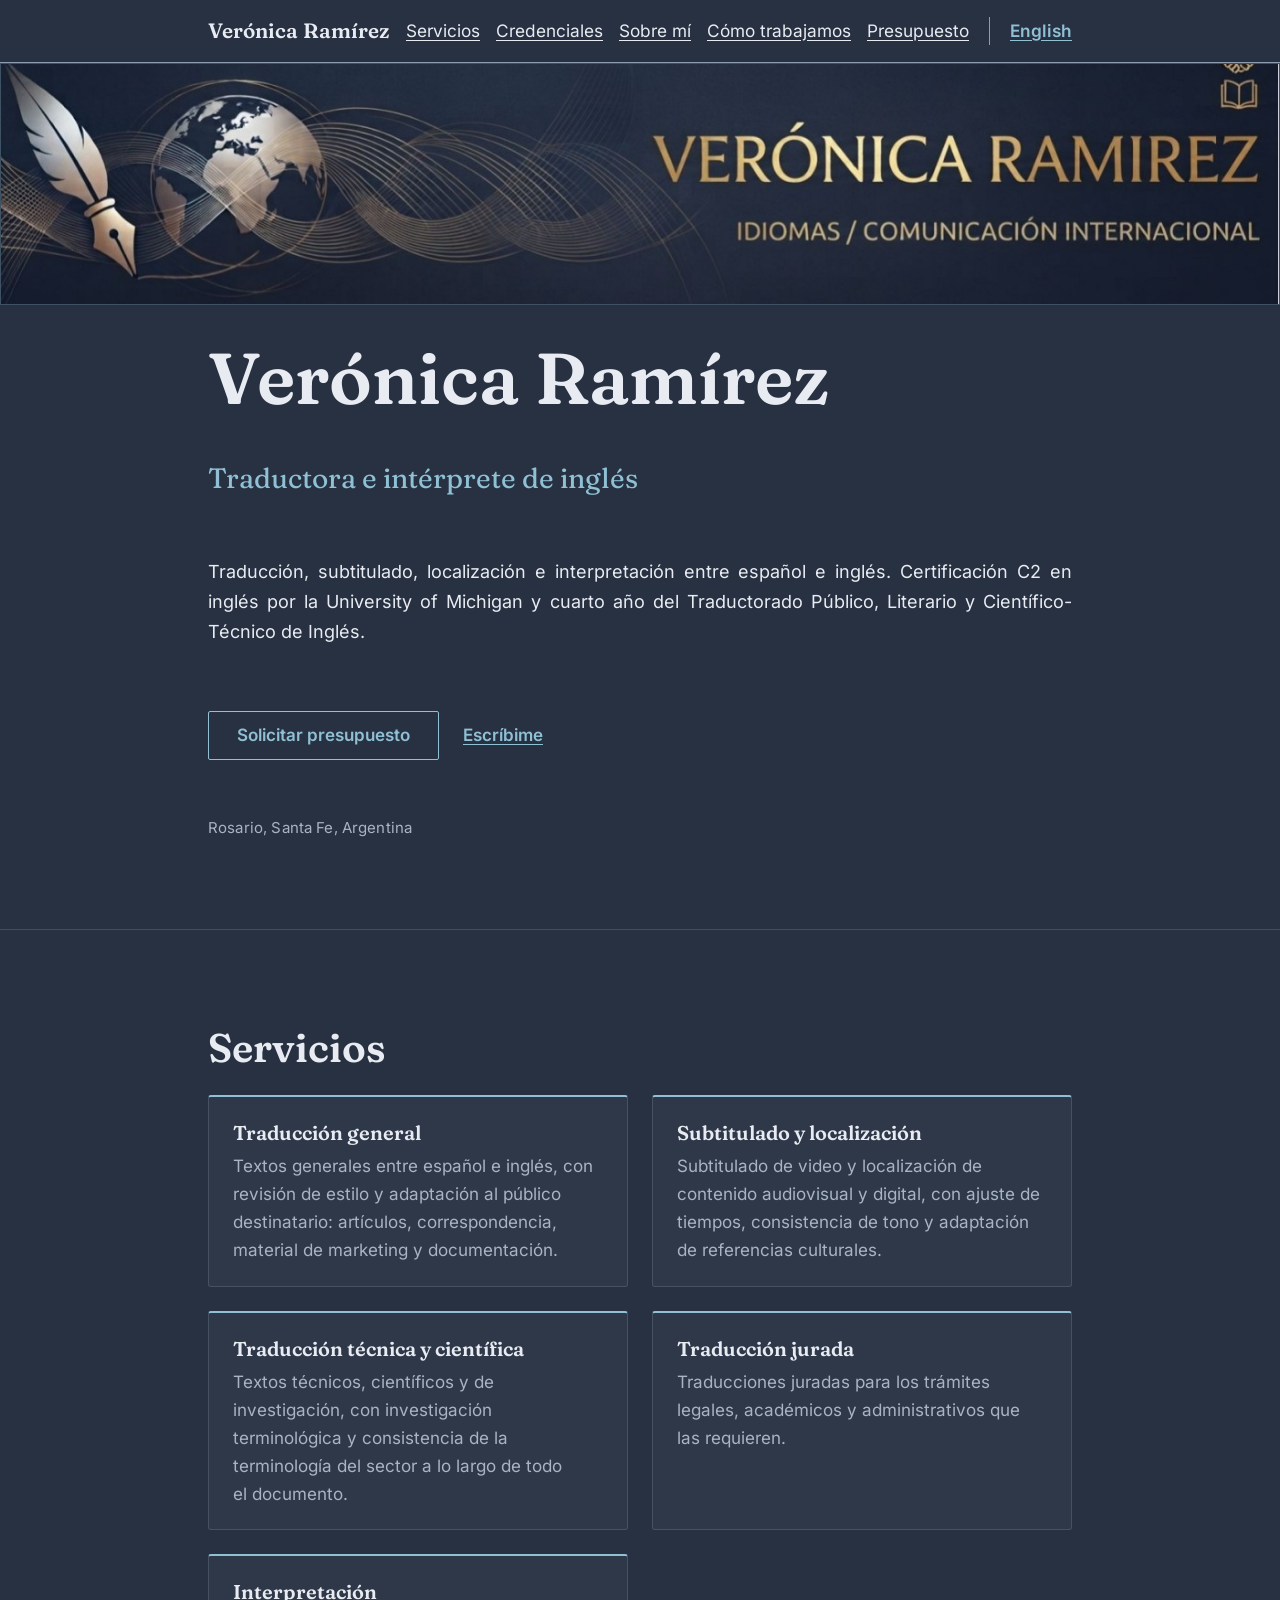
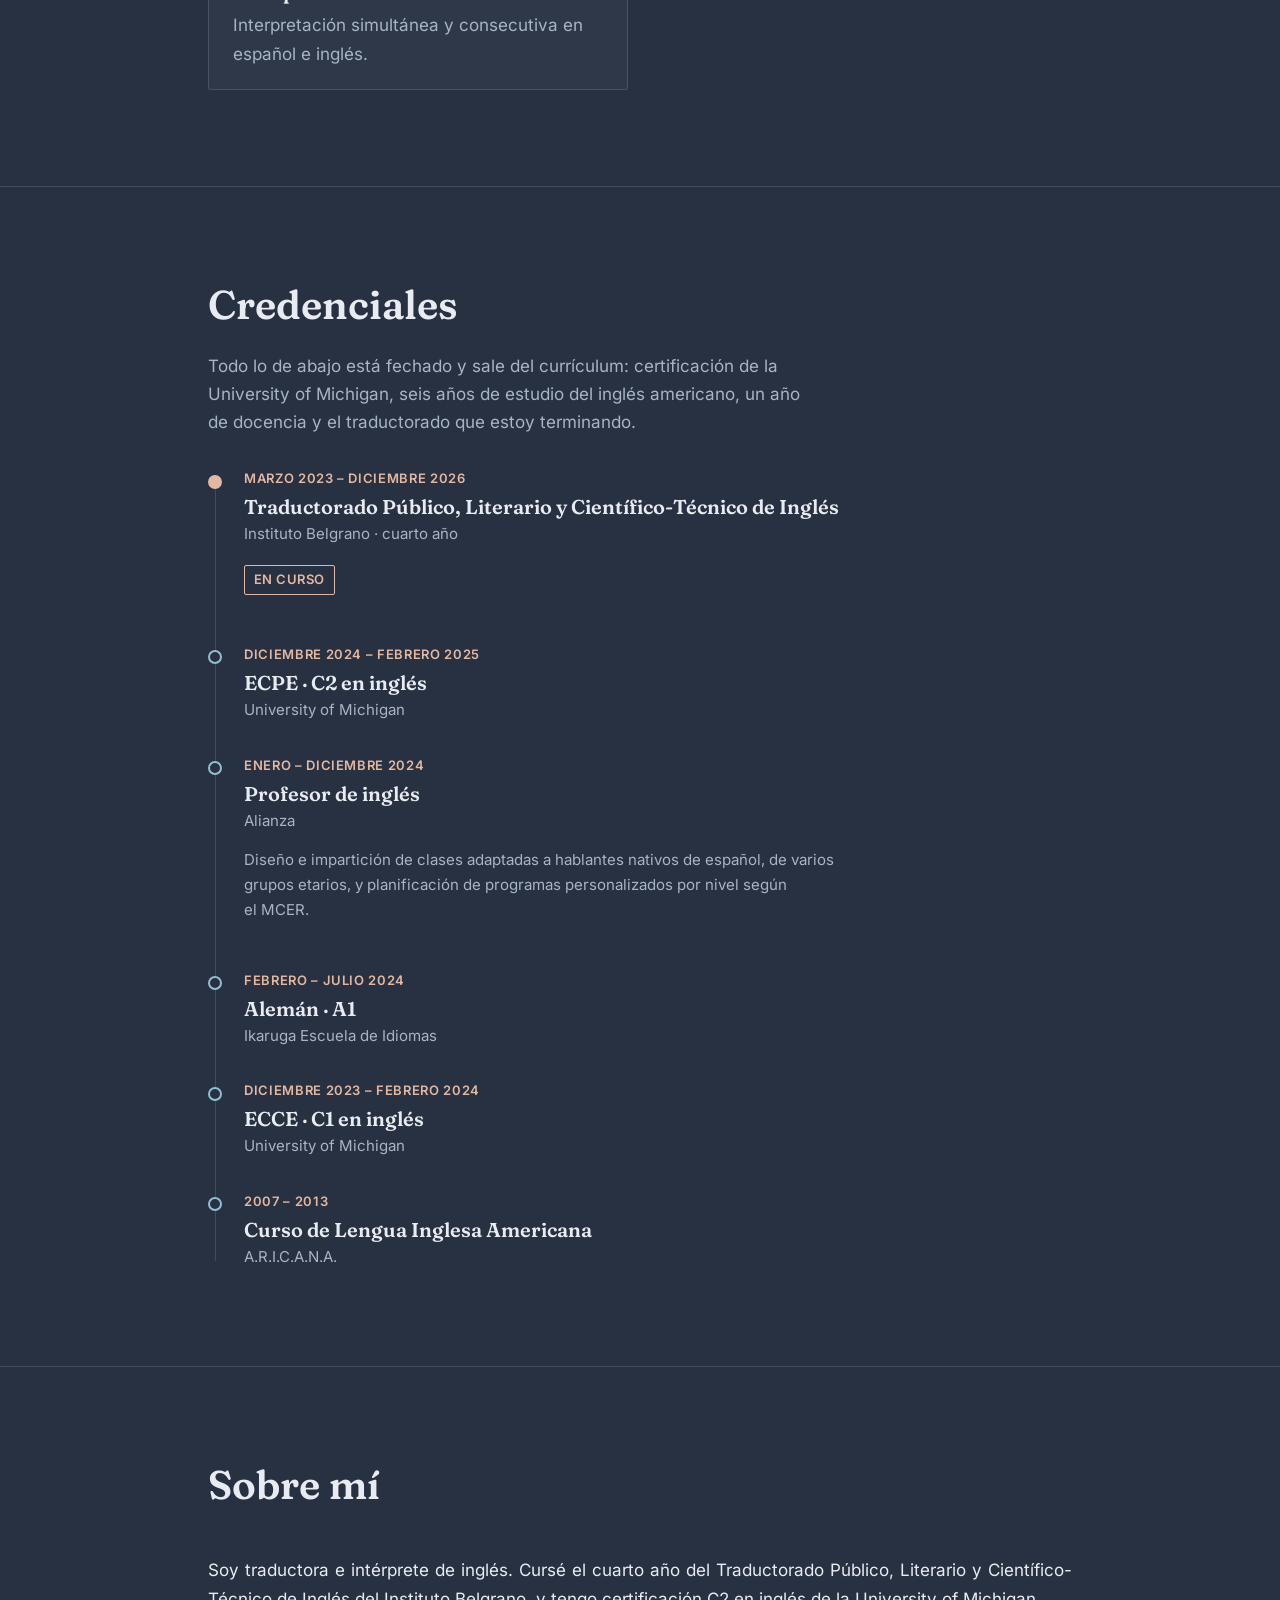
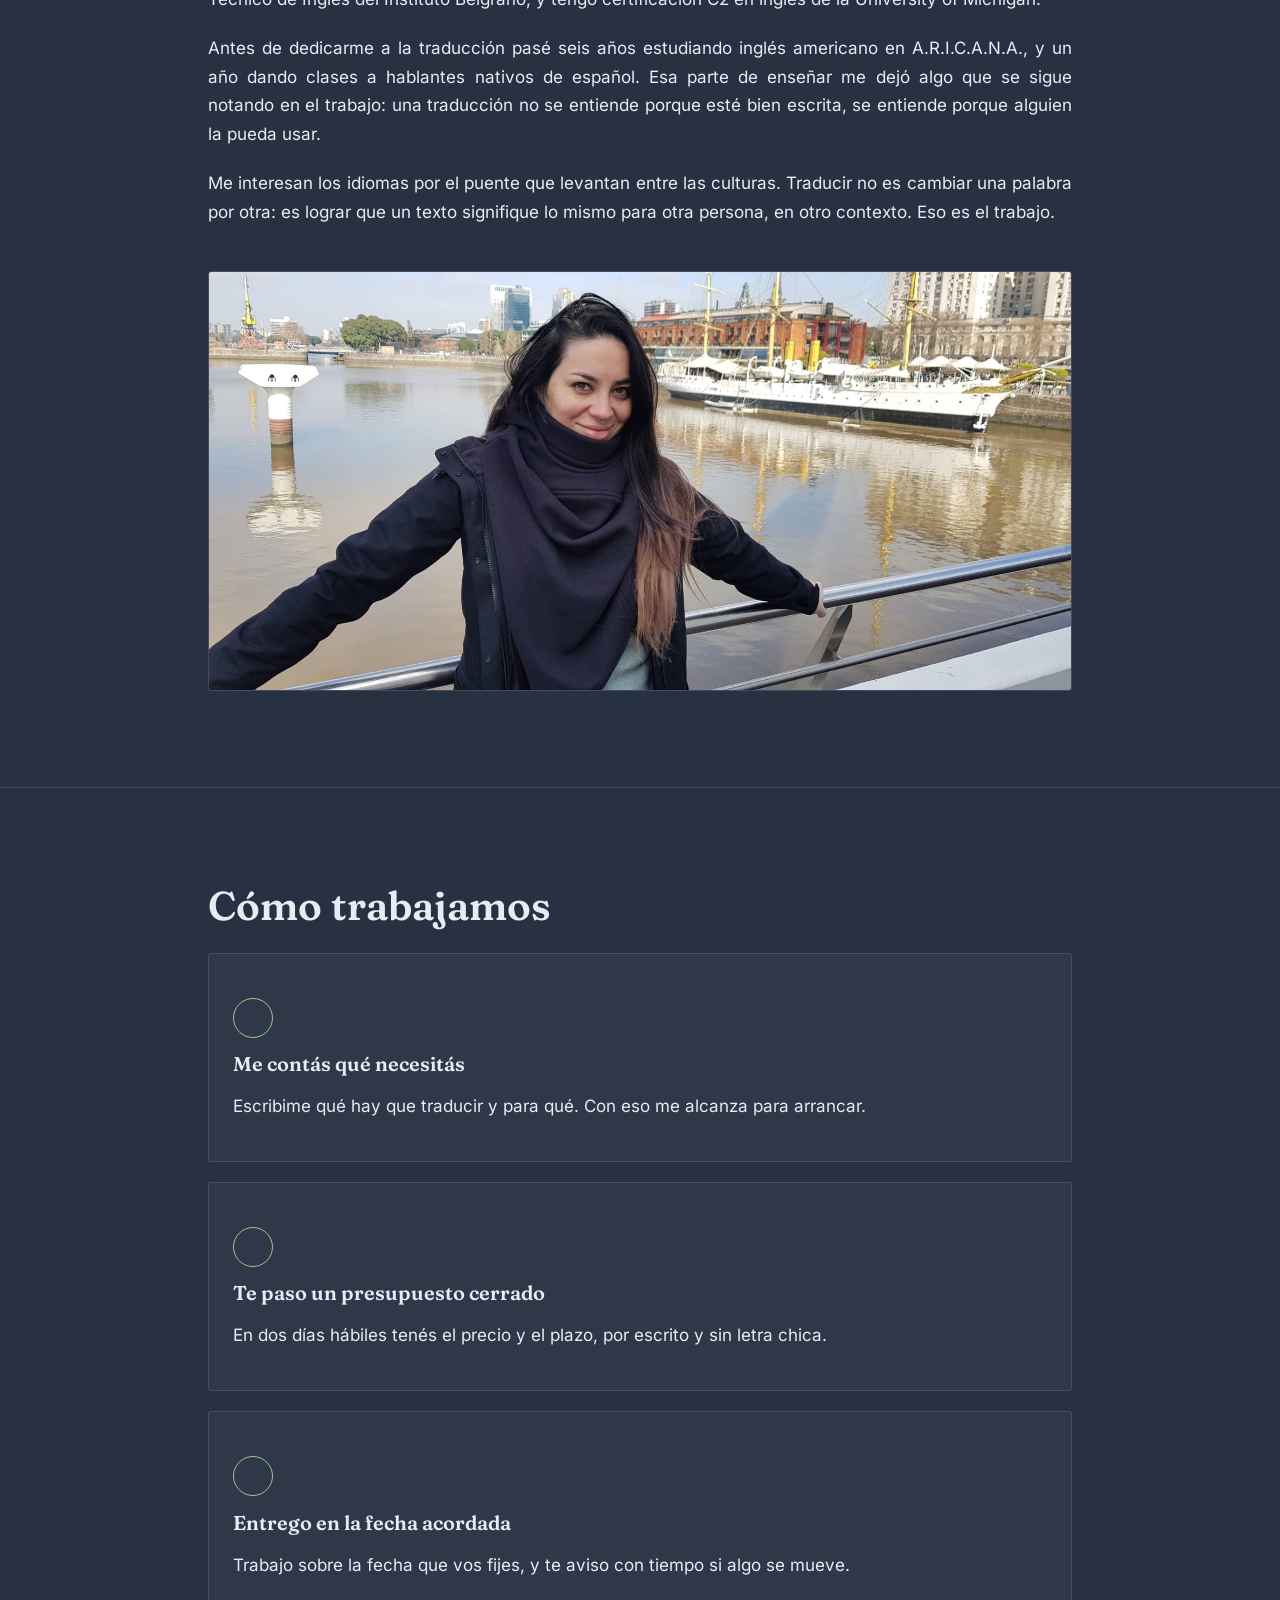
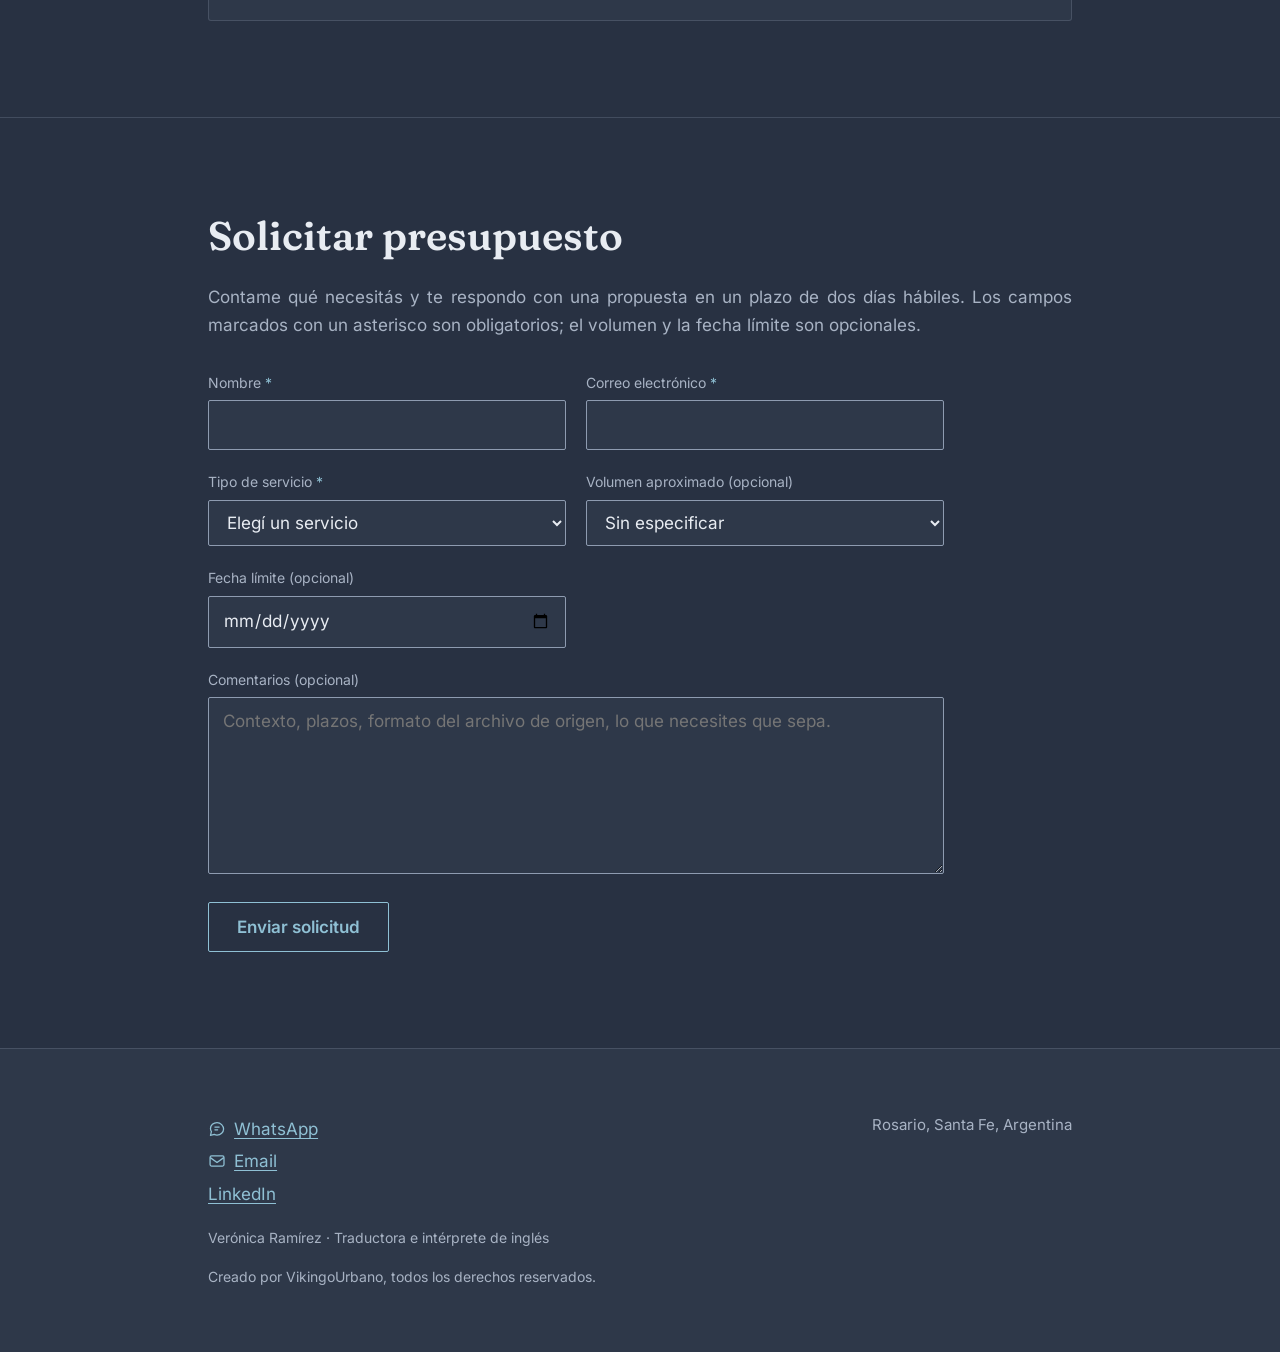
==== commit 463cc7ab: "Saca el telefono del pie y pone icono de WhatsApp y de correo El pie llevaba el correo y el telefono" ====
--- a/es/index.html
+++ b/es/index.html
@@ -322,12 +322,27 @@
 <footer id="contacto">
   <div class="pie-interior">
     <p class="pie-contacto">
-      <a href="mailto:vero22ramm@gmail.com">vero22ramm@gmail.com</a><br>
-      <a href="tel:+543417180942">341 718-0942</a><br>
+      <!-- Los dos iconos son SVG en linea y no una fuente de iconos: el sitio no
+           tiene dependencias y no va a tener una. Los dos van con trazo y no
+           rellenos, y con el mismo grosor de trazo, para que se lean como
+           pareja. currentColor hace que hereden el color del enlace, de modo
+           que en el HTML no hay ningun color escrito.
+
+           El de WhatsApp es un globo de conversacion y no el logotipo de la
+           marca: la marca es de su titular y no hace falta copiarla. La palabra
+           que va al lado dice que es, y por eso los dos llevan aria-hidden en
+           lugar de un nombre accesible: un icono que ya esta nombrado al lado
+           solo se repite en voz alta.
+
+           El numero del enlace es un texto de relleno. Poner el real aqui es
+           una linea. -->
+      <a href="https://api.whatsapp.com/send?phone=XXXXXXXXXXX" rel="noopener" target="_blank"><svg class="icono" viewBox="0 0 24 24" fill="none" stroke="currentColor" stroke-width="1.7" stroke-linecap="round" stroke-linejoin="round" aria-hidden="true" focusable="false"><path d="M12 3.4c-4.8 0-8.7 3.5-8.7 7.9 0 1.55.45 3 1.24 4.24L3.3 20.4l5.05-1.2a8.6 8.6 0 0 0 3.65.79c4.8 0 8.7-3.5 8.7-7.9S16.8 3.4 12 3.4Z"/><path d="M9.2 9.4h5.6M9.2 13h3.6"/></svg>WhatsApp</a><br>
+      <a href="mailto:vero22ramm@gmail.com"><svg class="icono" viewBox="0 0 24 24" fill="none" stroke="currentColor" stroke-width="1.7" stroke-linecap="round" stroke-linejoin="round" aria-hidden="true" focusable="false"><rect x="2.75" y="5.25" width="18.5" height="13.5" rx="2"/><path d="M3.5 7.8 12 13.9 20.5 7.8"/></svg>Email</a><br>
       <a href="https://www.linkedin.com/in/veronica-p-ramirez" rel="noopener" target="_blank">LinkedIn</a>
     </p>
     <p class="pie-lugar">Rosario, Santa Fe, Argentina</p>
     <p class="pie-legal">Verónica Ramírez · Traductora e intérprete de inglés</p>
+    <p class="pie-legal">Creado por VikingoUrbano, todos los derechos reservados.</p>
   </div>
 </footer>
 
--- a/assets/layout.css
+++ b/assets/layout.css
@@ -71,10 +71,27 @@
   margin-bottom: 1.5rem;
 }
 
+/* El párrafo de entrada de cada sección se mantiene corto de ancho a propósito:
+   es un texto de una o dos frases y a 608 px se lee de un vistazo. */
 .seccion-intro {
   max-width: var(--ancho-texto);
   color: var(--texto-suave);
   margin-bottom: 2rem;
+}
+
+/* El de la sección de presupuesto sí va aJustificado y a lo ancho de la
+   sección, como el bloque de Sobre mí. La clase es la misma que el de
+   Credenciales, que se queda angosto: aquí lo que seJustifica es un texto que
+   anuncia lo que viene debajo, y ahí importa que la línea termine de leerse
+   entera antes de bajar al formulario.
+
+   max-width: none anula el --ancho-texto de arriba, y el selector con id gana
+   en especificidad. hyphens: auto viene con lo mismo que en Sobre mí: sin
+   partición de palabras, un texto justificado abre ríos de blanco. */
+#presupuesto .seccion-intro {
+  max-width: none;
+  text-align: justify;
+  hyphens: auto;
 }
 
 /* --------------------------------------------------------------------------
@@ -137,7 +154,7 @@
   font-family: var(--serif);
   font-variation-settings: var(--fraunces-axes);
   font-weight: 600;
-  font-size: 1.125rem;
+  font-size: 1.3rem;
   color: var(--texto);
   text-decoration: none;
   margin-right: auto;
@@ -157,12 +174,15 @@
   padding: 0;
 }
 
+/* 1.075rem es un 15 % más que los 0.9375rem que había, que era lo pedido.
+   Los dos tamaños suben en la misma proporción para que la marca y los enlaces
+   guarden la diferencia de jerarquía que tenían. */
 .menu-lista a,
 .idioma {
   color: var(--texto);
   text-decoration: underline;
   text-underline-offset: 0.2em;
-  font-size: 0.9375rem;
+  font-size: 1.075rem;
 }
 
 .idioma {
@@ -277,9 +297,14 @@
     padding-block: 0;
   }
 
+  /* El hueco entre enlaces baja de 1.25rem a 1rem, y no por gusto: al
+     engordar la letra un 15 %, la barra en castellano queda a 3 px de pasarse
+     de los 864 px de la caja de 60rem, con lo que el menu se partiría en dos
+     filas. Cuatro píxeles menos de separación por enlace dan 16 px de aire y
+     no se notan. */
   .menu-lista {
     flex-direction: row;
-    gap: 1.25rem;
+    gap: 1rem;
   }
 
   .idioma {
@@ -371,10 +396,22 @@
   margin-block: 0 1.5rem;
 }
 
+/* El resumen de la portada va a lo ancho de la sección y justificado, como el
+   bloque de Sobre mí. El tope de 34rem que tenía antes era una medida de
+   lectura: 544 px, que es lo que en realidad pide un texto corrido. Se quita
+   porque el resto de la portada no lo tiene —el subtítulo, el lugar y el
+   nombre ocupan los 864 px de la caja— y con este tope el párrafo era lo único
+   que se detenía antes, en medio de una página por lo demás alineada a un
+   canto.
+
+   hyphens: auto por lo mismo que en Sobre mí: justificado sin partición de
+   palabras abre ríos. Firefox usa el diccionario que declara <html lang>, y las
+   dos páginas lo declaran. */
 .inicio-resumen {
   font-size: 1.125rem;
-  max-width: 34rem;
   color: var(--texto);
+  text-align: justify;
+  hyphens: auto;
   margin-block: 0 2rem;
 }
 
@@ -884,6 +921,20 @@
   line-height: 1.9;
 }
 
+/* Los iconos de los enlaces del pie son SVG en línea, no una fuente de iconos:
+   el sitio no tiene dependencias y no va a tener una. El tamaño va en em para
+   que siga al texto sea cual sea, y el desplazamiento vertical se midió contra
+   la x de Inter a 17 px: sin él el icono se sentaba más alto que la palabra,
+   porque el trazo de un dibujo no tiene la misma altura que una letra.
+
+   No hay ningún color aquí: el SVG usa currentColor y hereda el del enlace. */
+.pie-contacto .icono {
+  width: 1.0625em;
+  height: 1.0625em;
+  margin-right: 0.5rem;
+  vertical-align: -0.16em;
+}
+
 .pie-lugar {
   color: var(--texto-suave);
   font-size: 0.9375rem;
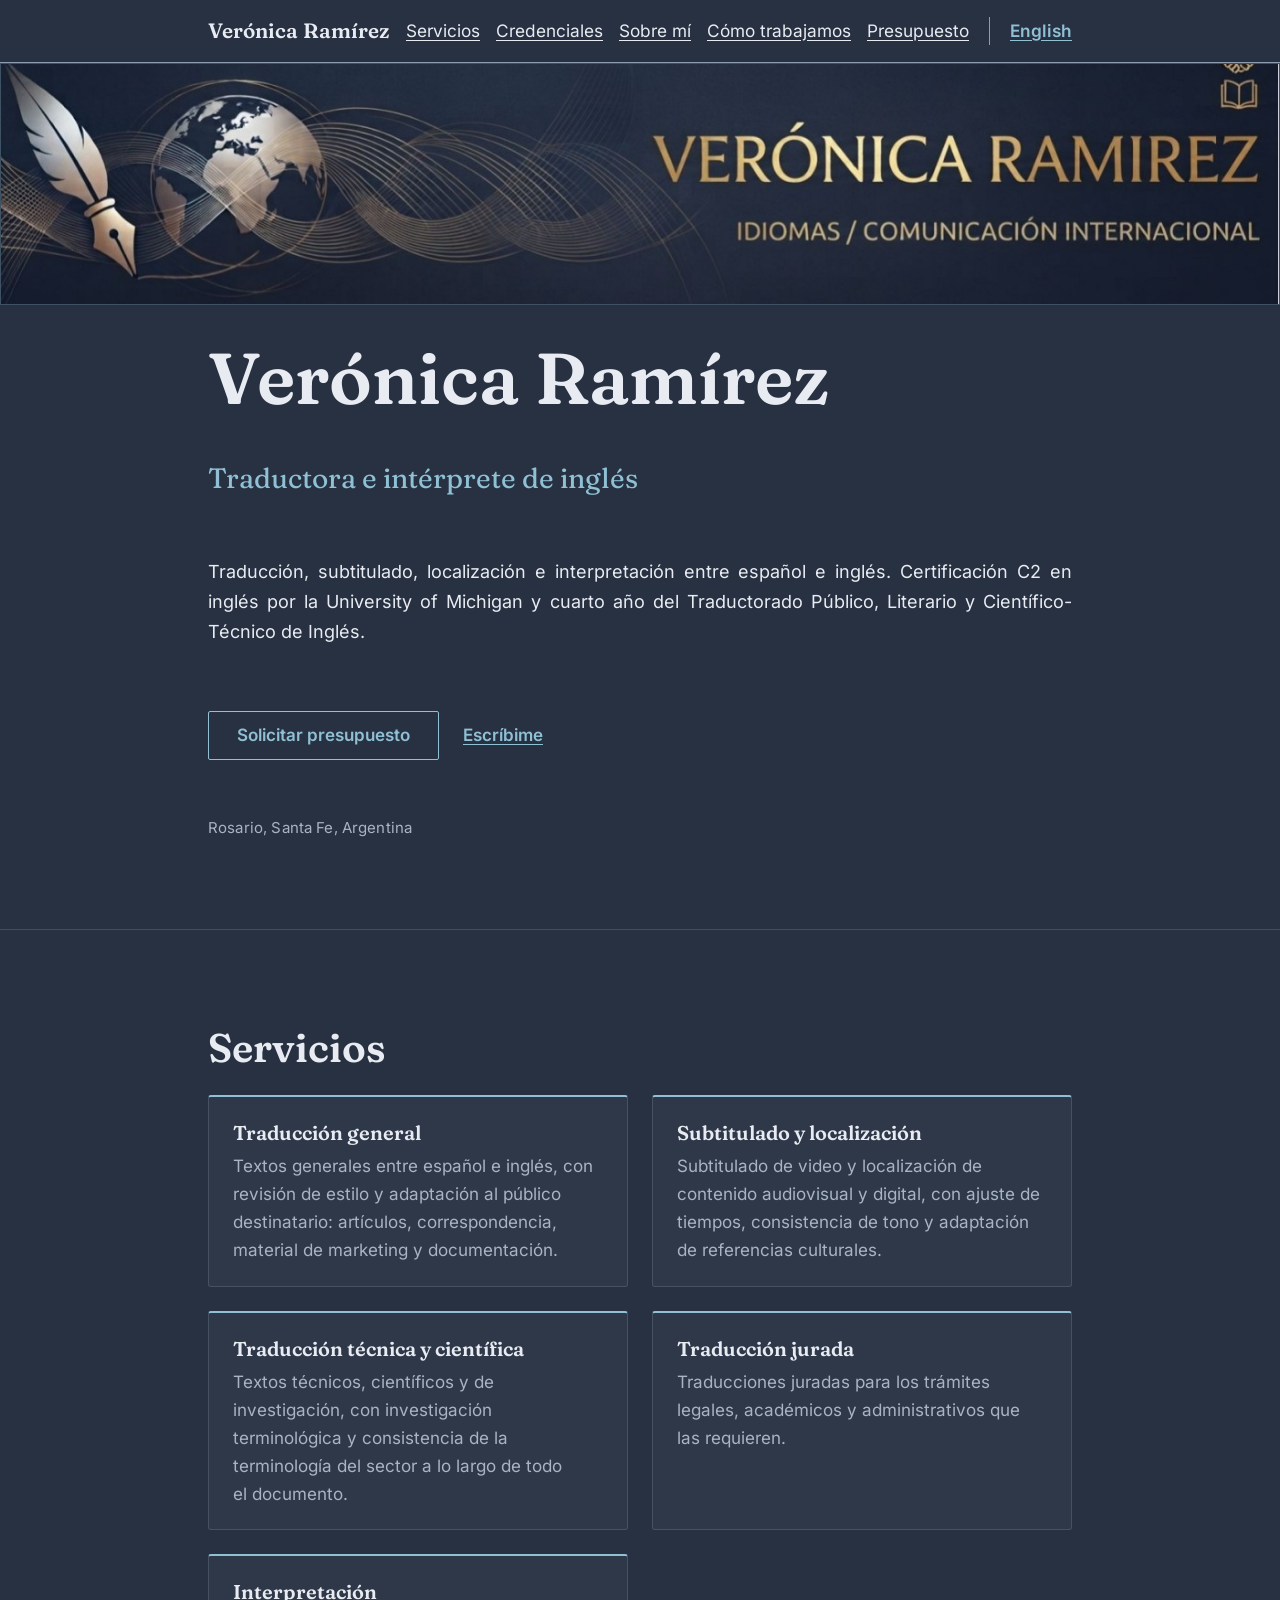
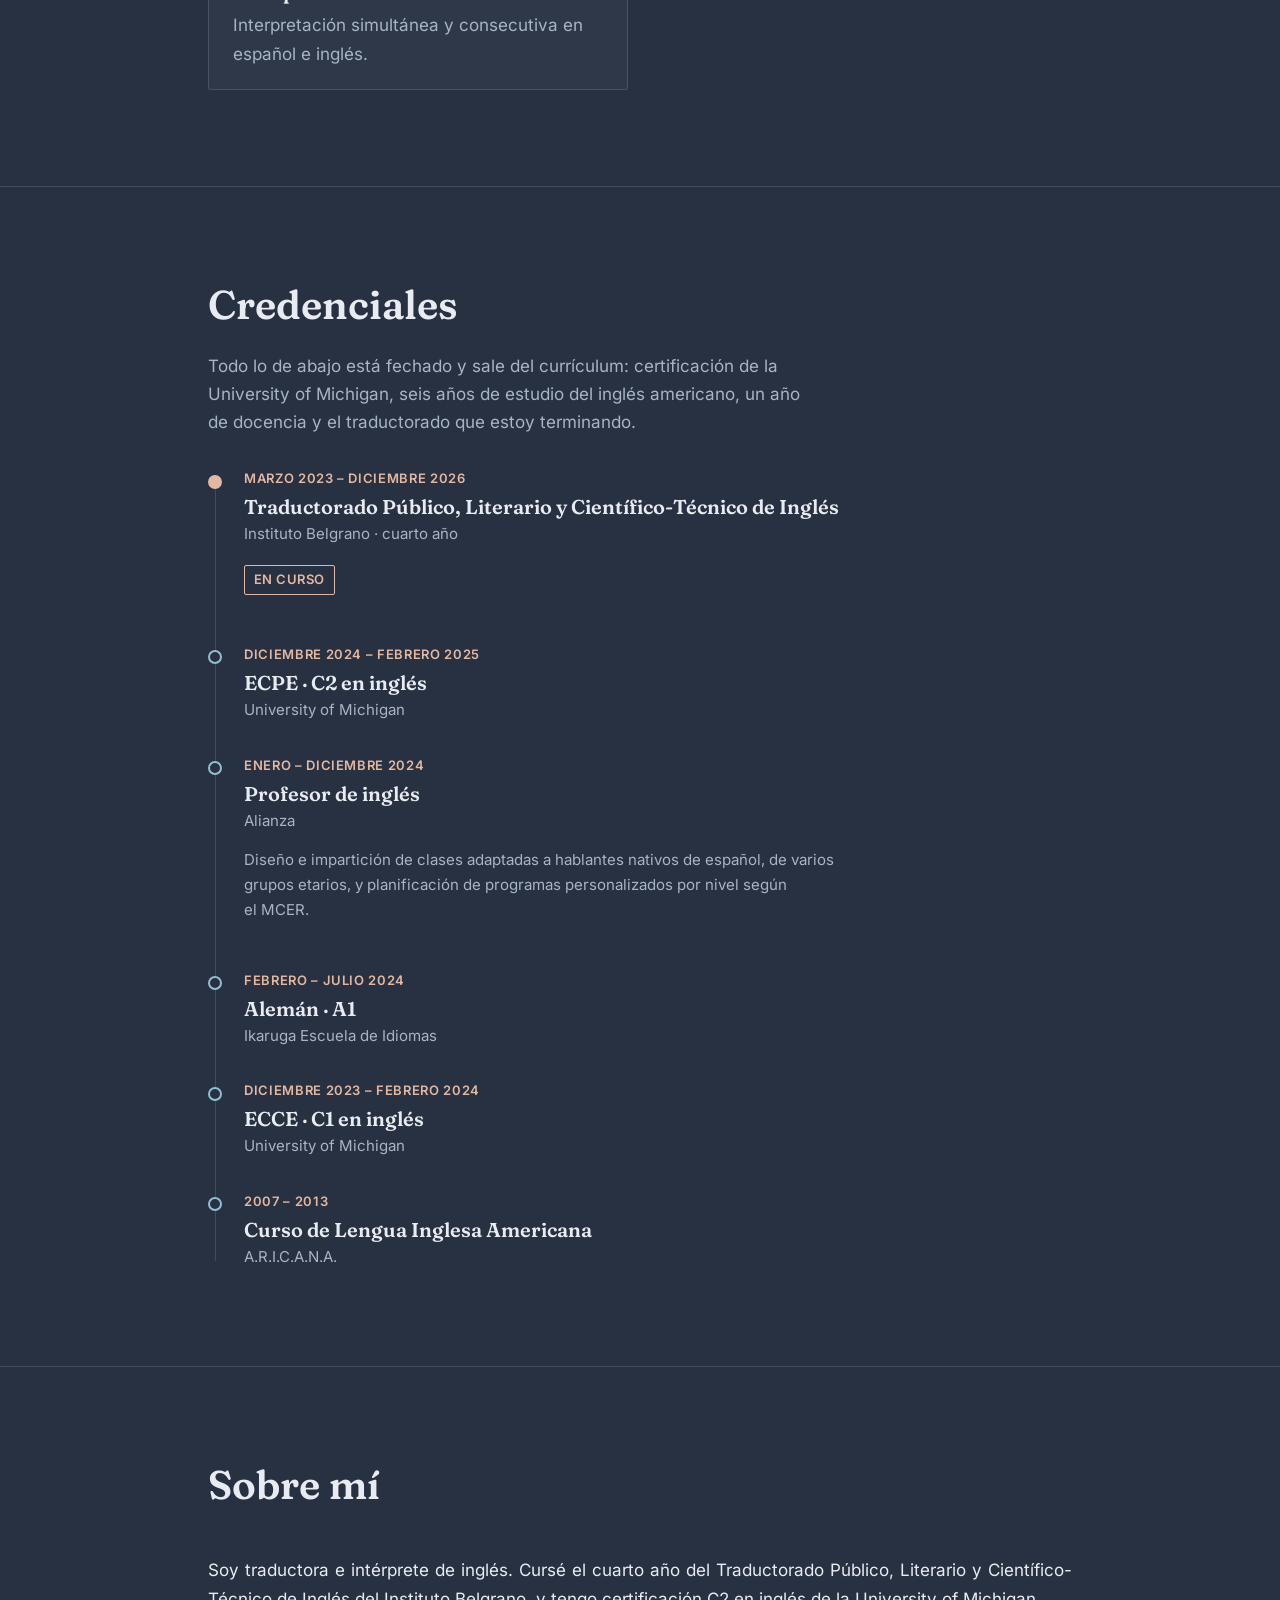
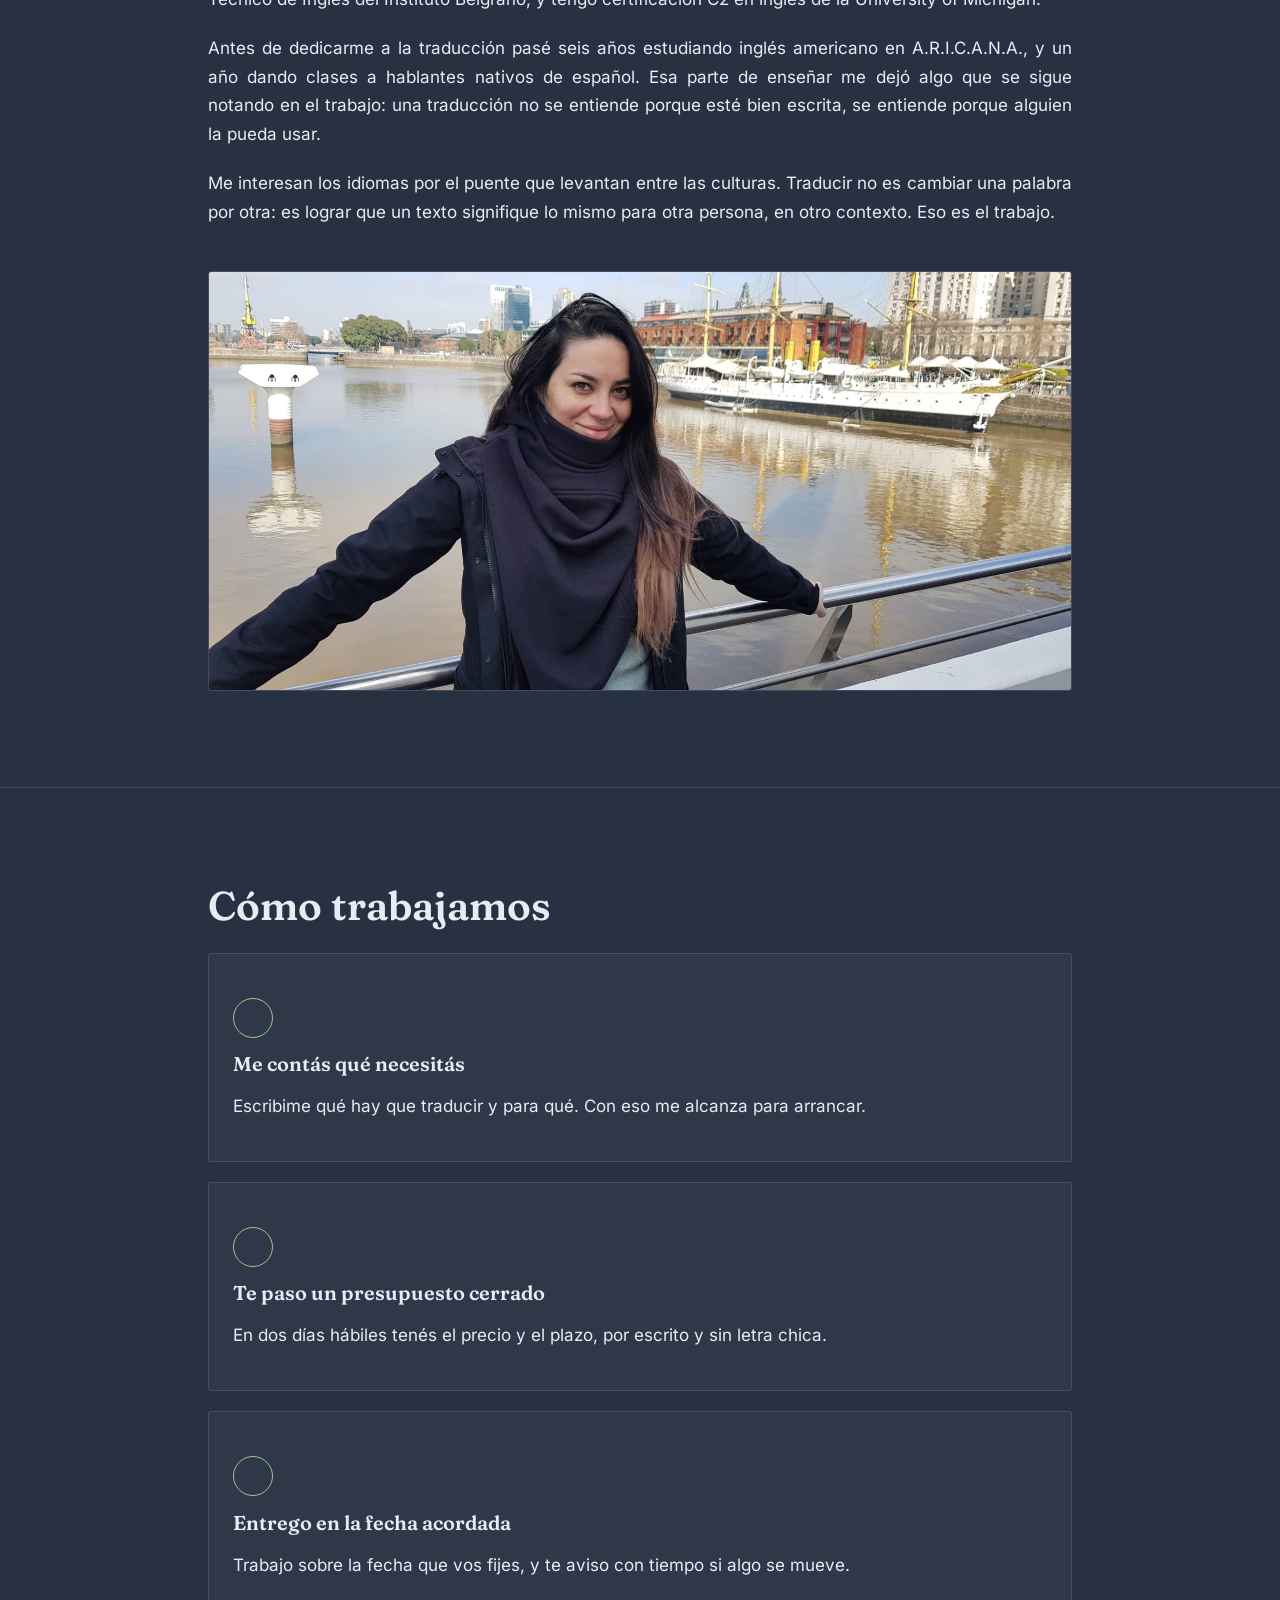
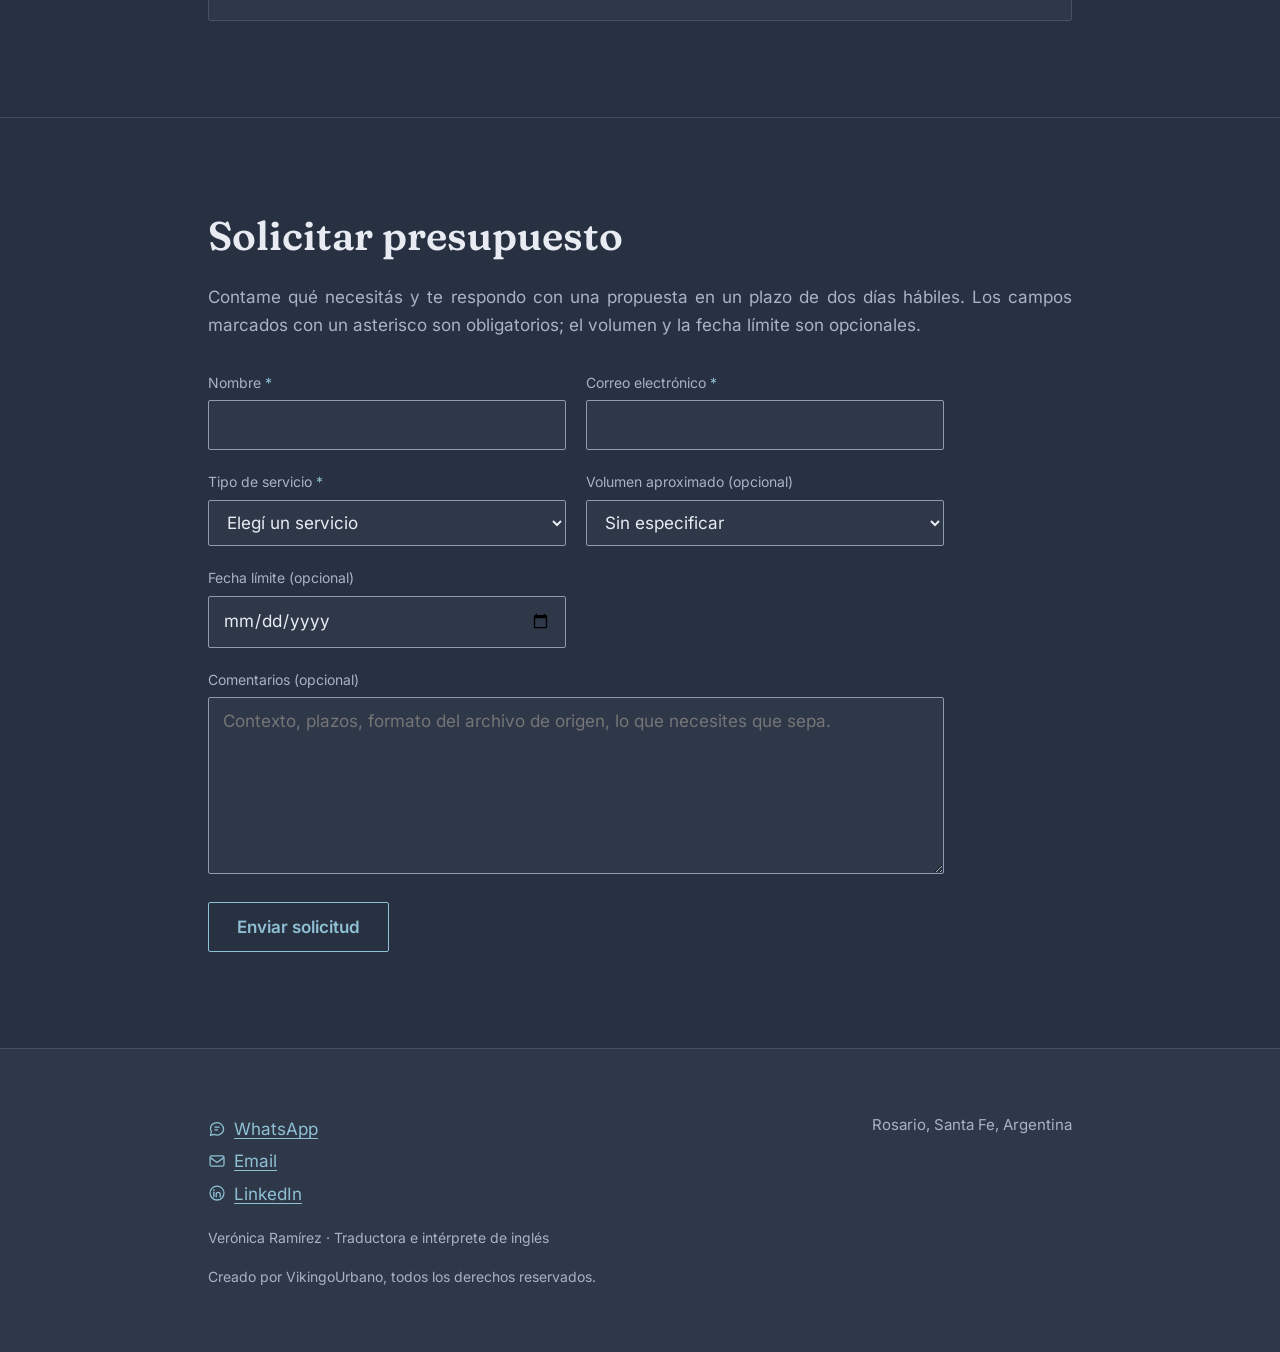
==== commit c869fa97: "Le pone icono al enlace de LinkedIn en el pie Con esto los tres enlaces del pie se leen igual: los t" ====
--- a/es/index.html
+++ b/es/index.html
@@ -322,23 +322,29 @@
 <footer id="contacto">
   <div class="pie-interior">
     <p class="pie-contacto">
-      <!-- Los dos iconos son SVG en linea y no una fuente de iconos: el sitio no
-           tiene dependencias y no va a tener una. Los dos van con trazo y no
-           rellenos, y con el mismo grosor de trazo, para que se lean como
-           pareja. currentColor hace que hereden el color del enlace, de modo
-           que en el HTML no hay ningun color escrito.
-
-           El de WhatsApp es un globo de conversacion y no el logotipo de la
-           marca: la marca es de su titular y no hace falta copiarla. La palabra
-           que va al lado dice que es, y por eso los dos llevan aria-hidden en
-           lugar de un nombre accesible: un icono que ya esta nombrado al lado
-           solo se repite en voz alta.
-
-           El numero del enlace es un texto de relleno. Poner el real aqui es
-           una linea. -->
+      <!-- Los tres iconos son SVG en linea y no una fuente de iconos: el sitio no
+           tiene dependencias y no va a tener una. Los tres van con trazo y sin
+           relleno, y con el mismo grosor, para que se lean como un juego y no
+           como tres dibujos sueltos. currentColor hace que hereden el color del
+           enlace, de modo que en el HTML no hay ningun color escrito.
+
+           Los de WhatsApp y LinkedIn no son los logotipos de las marcas: esas
+           marcas son de sus titulares y no hace falta copiarlas. El primero es
+           un globo de conversacion. El segundo son las mismas letras, pero
+           dentro de un circulo y no del cuadrado que usa la marca, que es
+           justo la parte que hace reconocible el logotipo. Con el circulo los
+           tres iconos se pueden poner en fila sin que el de LinkedIn parezca
+           un logotipo arrancado de la pagina de otra empresa.
+
+           Los tres llevan aria-hidden en lugar de un nombre accesible porque la
+           palabra que va al lado ya dice que es cada enlace. Un icono que ya
+           esta nombrado al lado solo se repite en voz alta.
+
+           El numero del enlace de WhatsApp es un texto de relleno. Poner el
+           real aqui es una linea. -->
       <a href="https://api.whatsapp.com/send?phone=XXXXXXXXXXX" rel="noopener" target="_blank"><svg class="icono" viewBox="0 0 24 24" fill="none" stroke="currentColor" stroke-width="1.7" stroke-linecap="round" stroke-linejoin="round" aria-hidden="true" focusable="false"><path d="M12 3.4c-4.8 0-8.7 3.5-8.7 7.9 0 1.55.45 3 1.24 4.24L3.3 20.4l5.05-1.2a8.6 8.6 0 0 0 3.65.79c4.8 0 8.7-3.5 8.7-7.9S16.8 3.4 12 3.4Z"/><path d="M9.2 9.4h5.6M9.2 13h3.6"/></svg>WhatsApp</a><br>
       <a href="mailto:vero22ramm@gmail.com"><svg class="icono" viewBox="0 0 24 24" fill="none" stroke="currentColor" stroke-width="1.7" stroke-linecap="round" stroke-linejoin="round" aria-hidden="true" focusable="false"><rect x="2.75" y="5.25" width="18.5" height="13.5" rx="2"/><path d="M3.5 7.8 12 13.9 20.5 7.8"/></svg>Email</a><br>
-      <a href="https://www.linkedin.com/in/veronica-p-ramirez" rel="noopener" target="_blank">LinkedIn</a>
+      <a href="https://www.linkedin.com/in/veronica-p-ramirez" rel="noopener" target="_blank"><svg class="icono" viewBox="0 0 24 24" fill="none" stroke="currentColor" stroke-width="1.7" stroke-linecap="round" stroke-linejoin="round" aria-hidden="true" focusable="false"><circle cx="12" cy="12" r="9.25"/><circle cx="7.8" cy="8.15" r="1.1" fill="currentColor" stroke="none"/><path d="M7.8 10.9v6.15"/><path d="M10.9 17.05v-3.3a2.65 2.65 0 0 1 5.3 0v3.3"/></svg>LinkedIn</a>
     </p>
     <p class="pie-lugar">Rosario, Santa Fe, Argentina</p>
     <p class="pie-legal">Verónica Ramírez · Traductora e intérprete de inglés</p>
